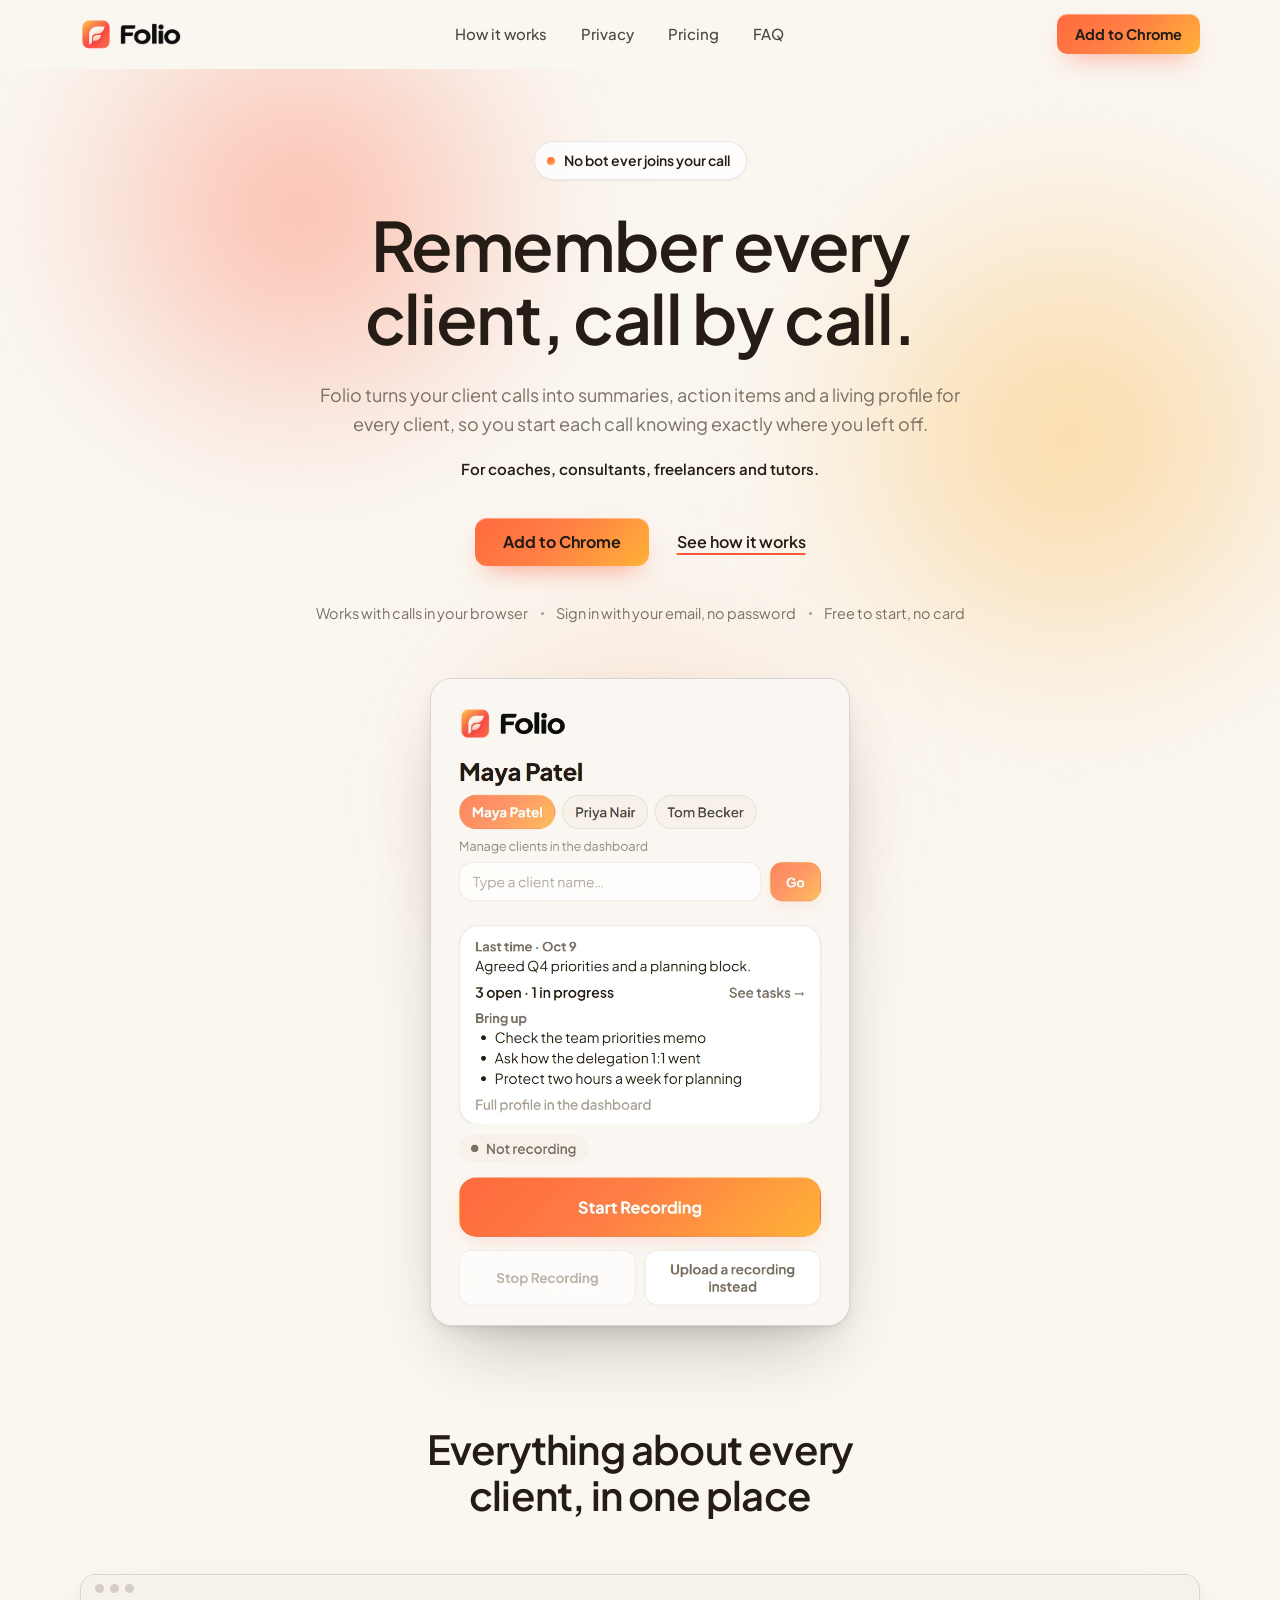
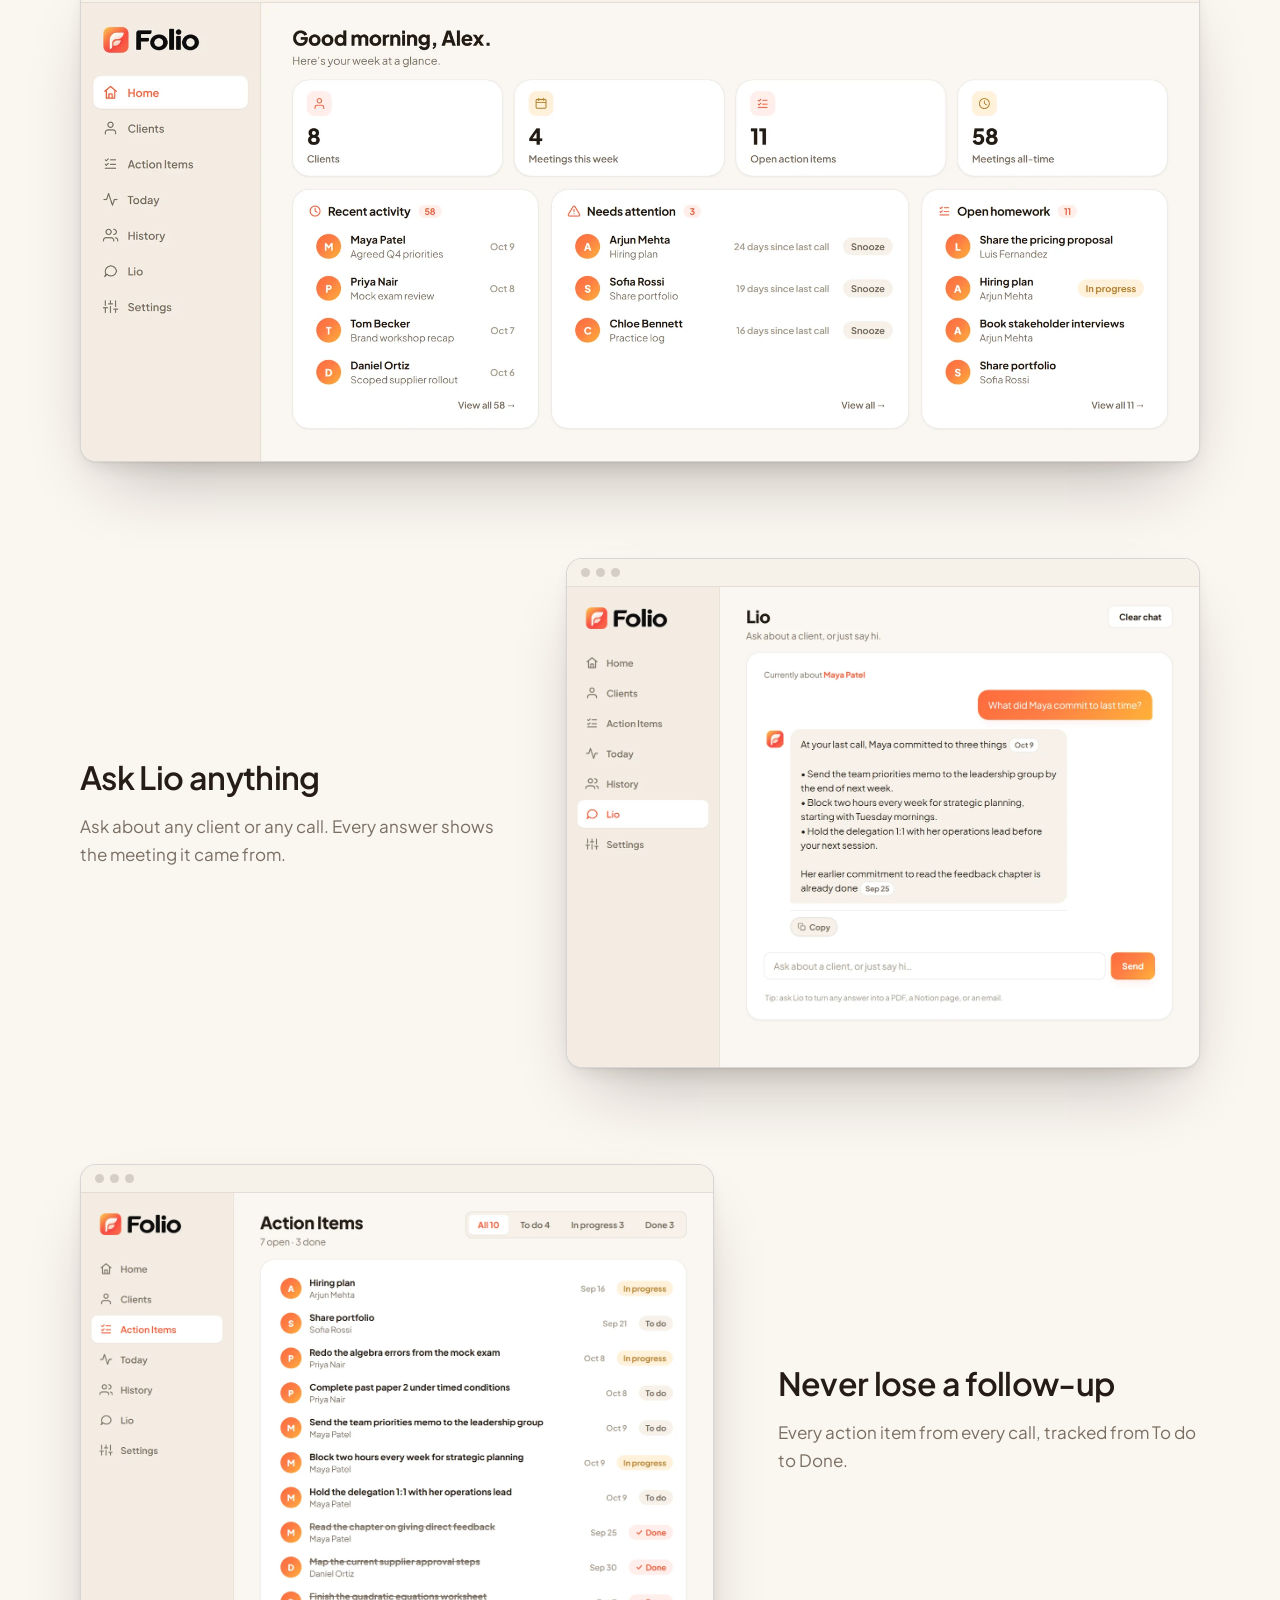
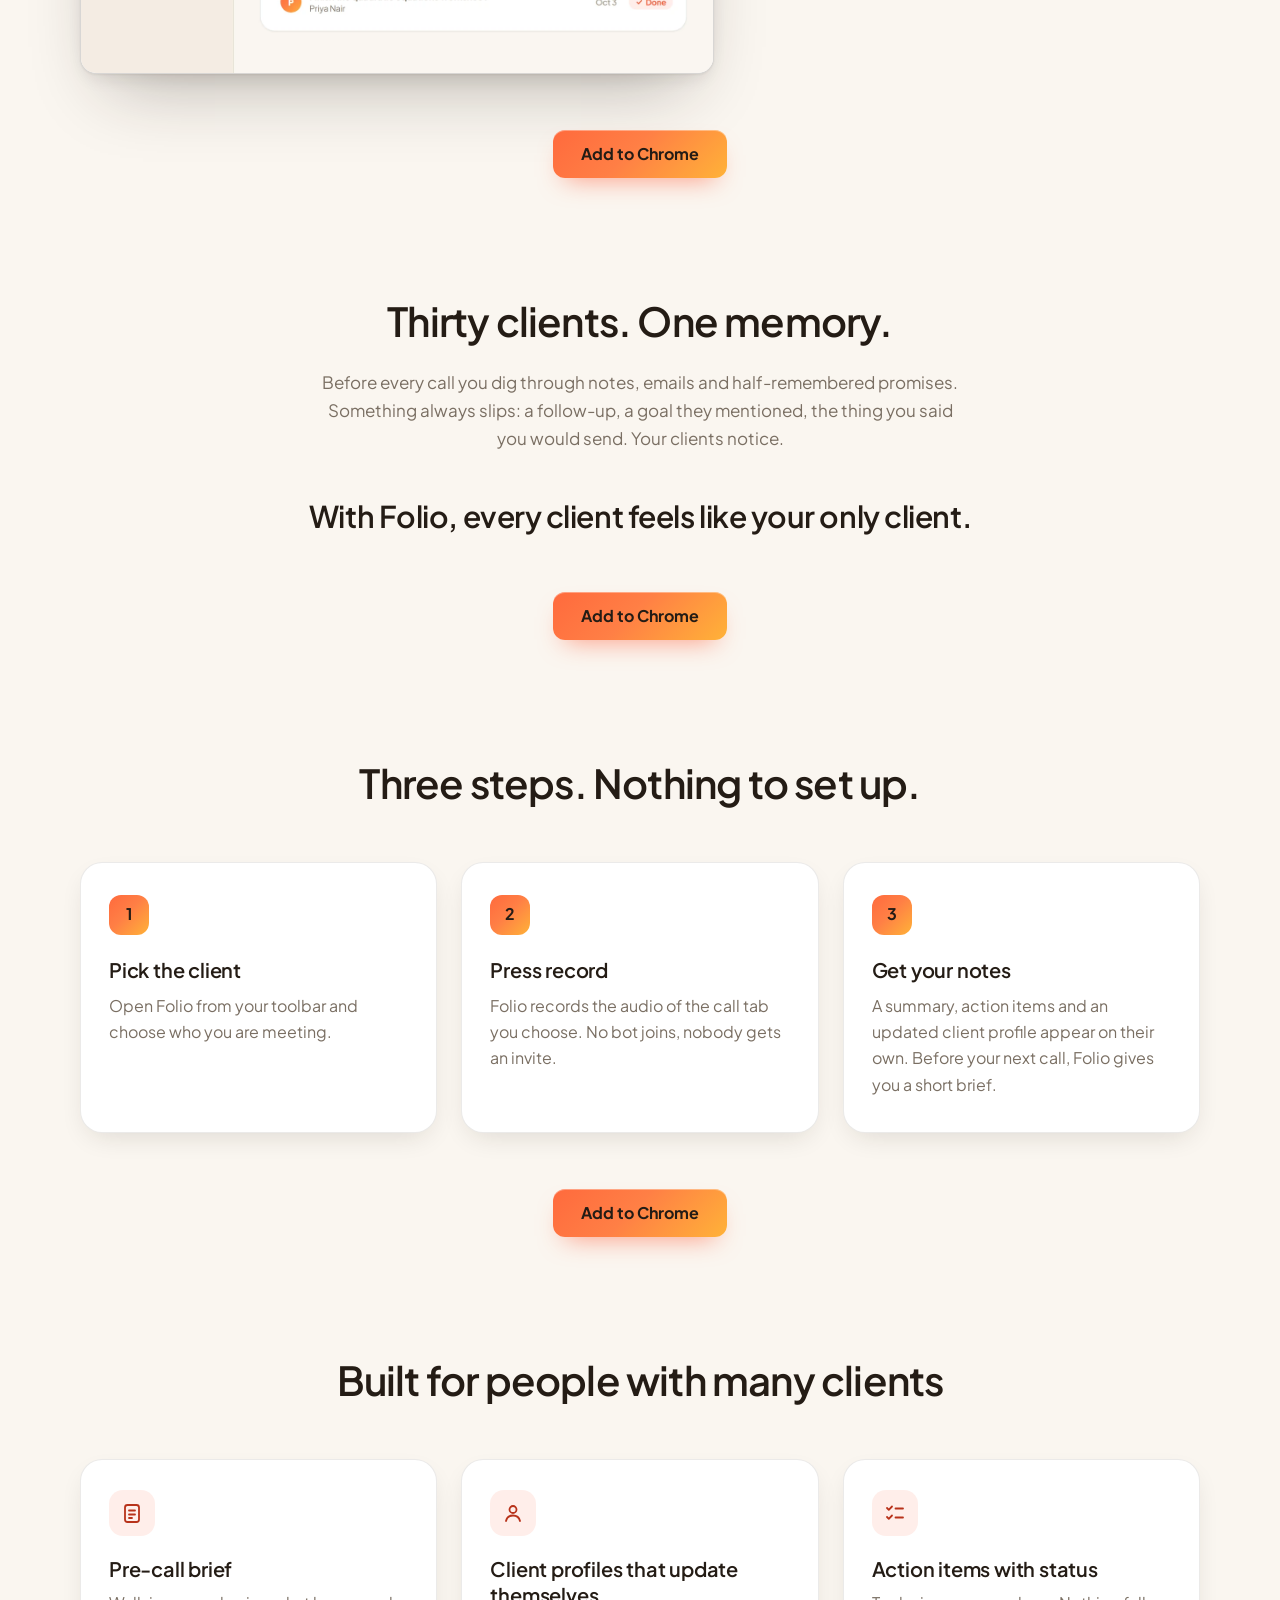
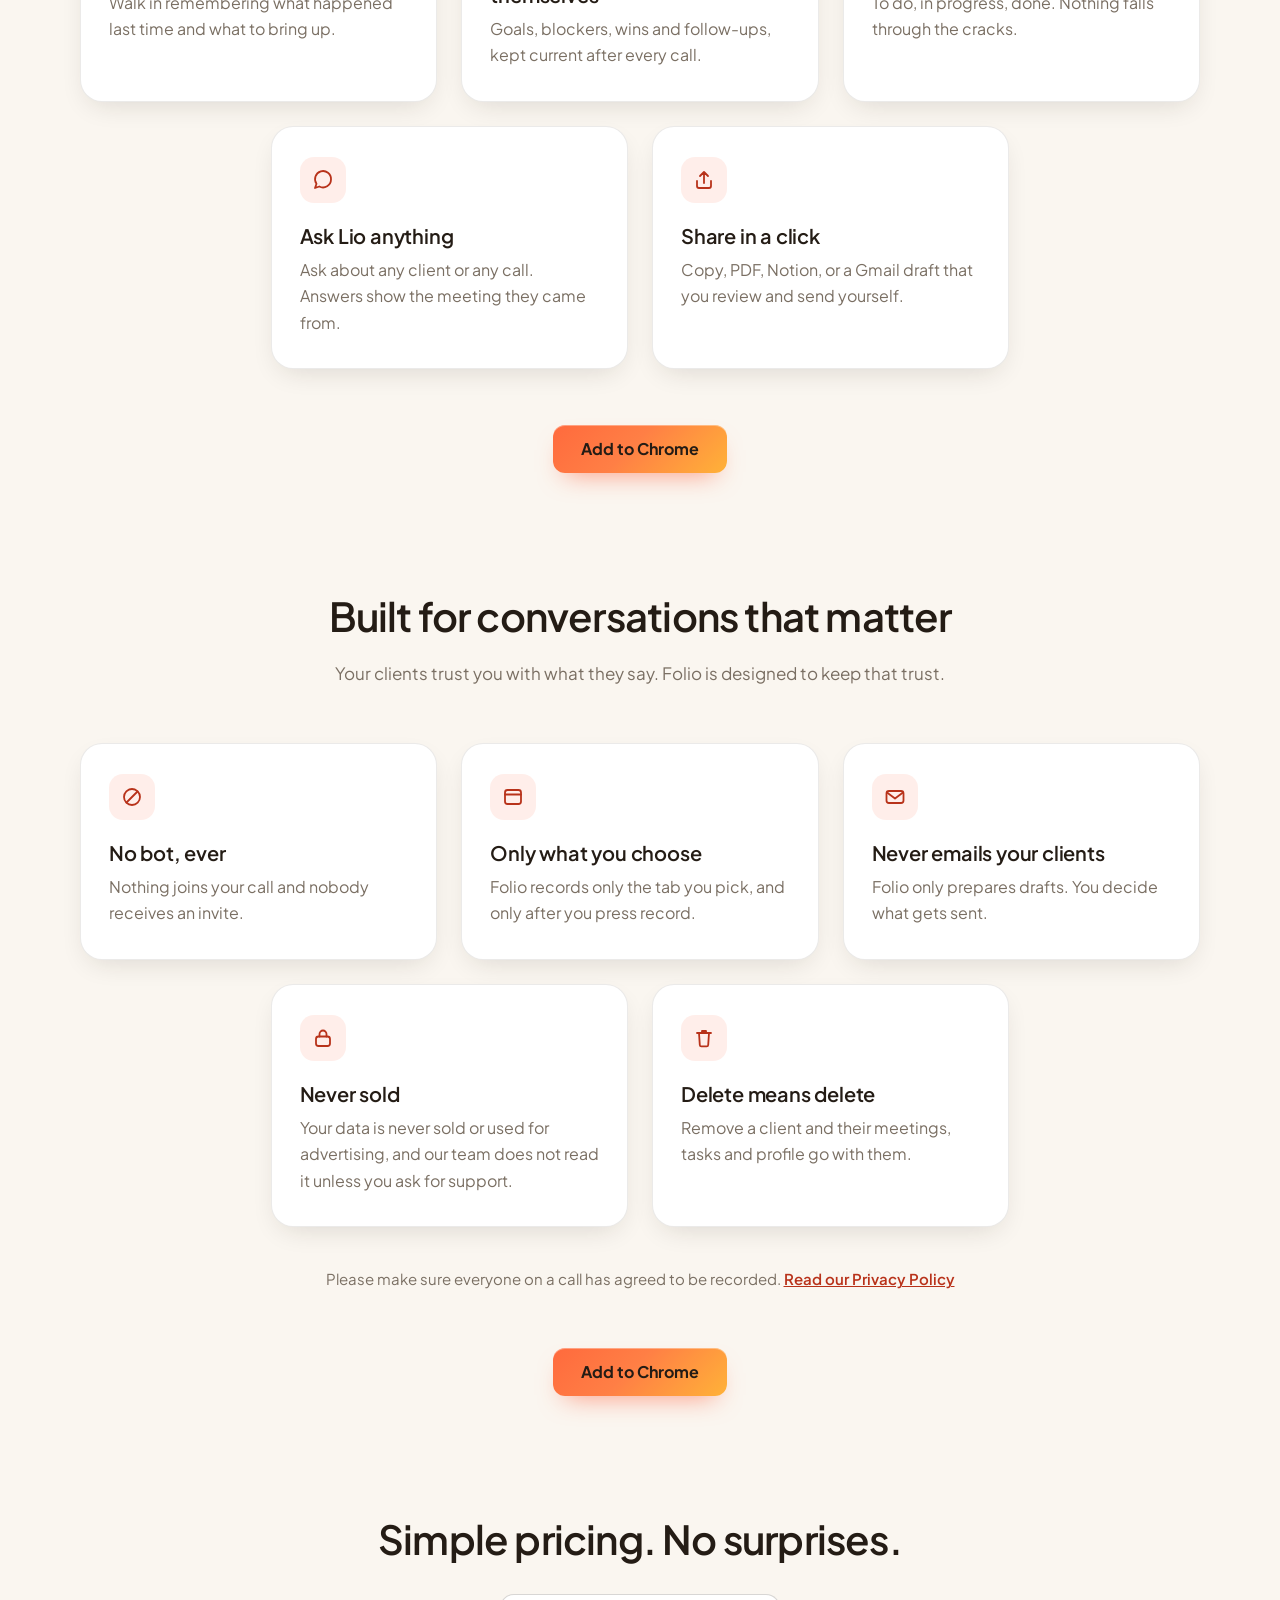
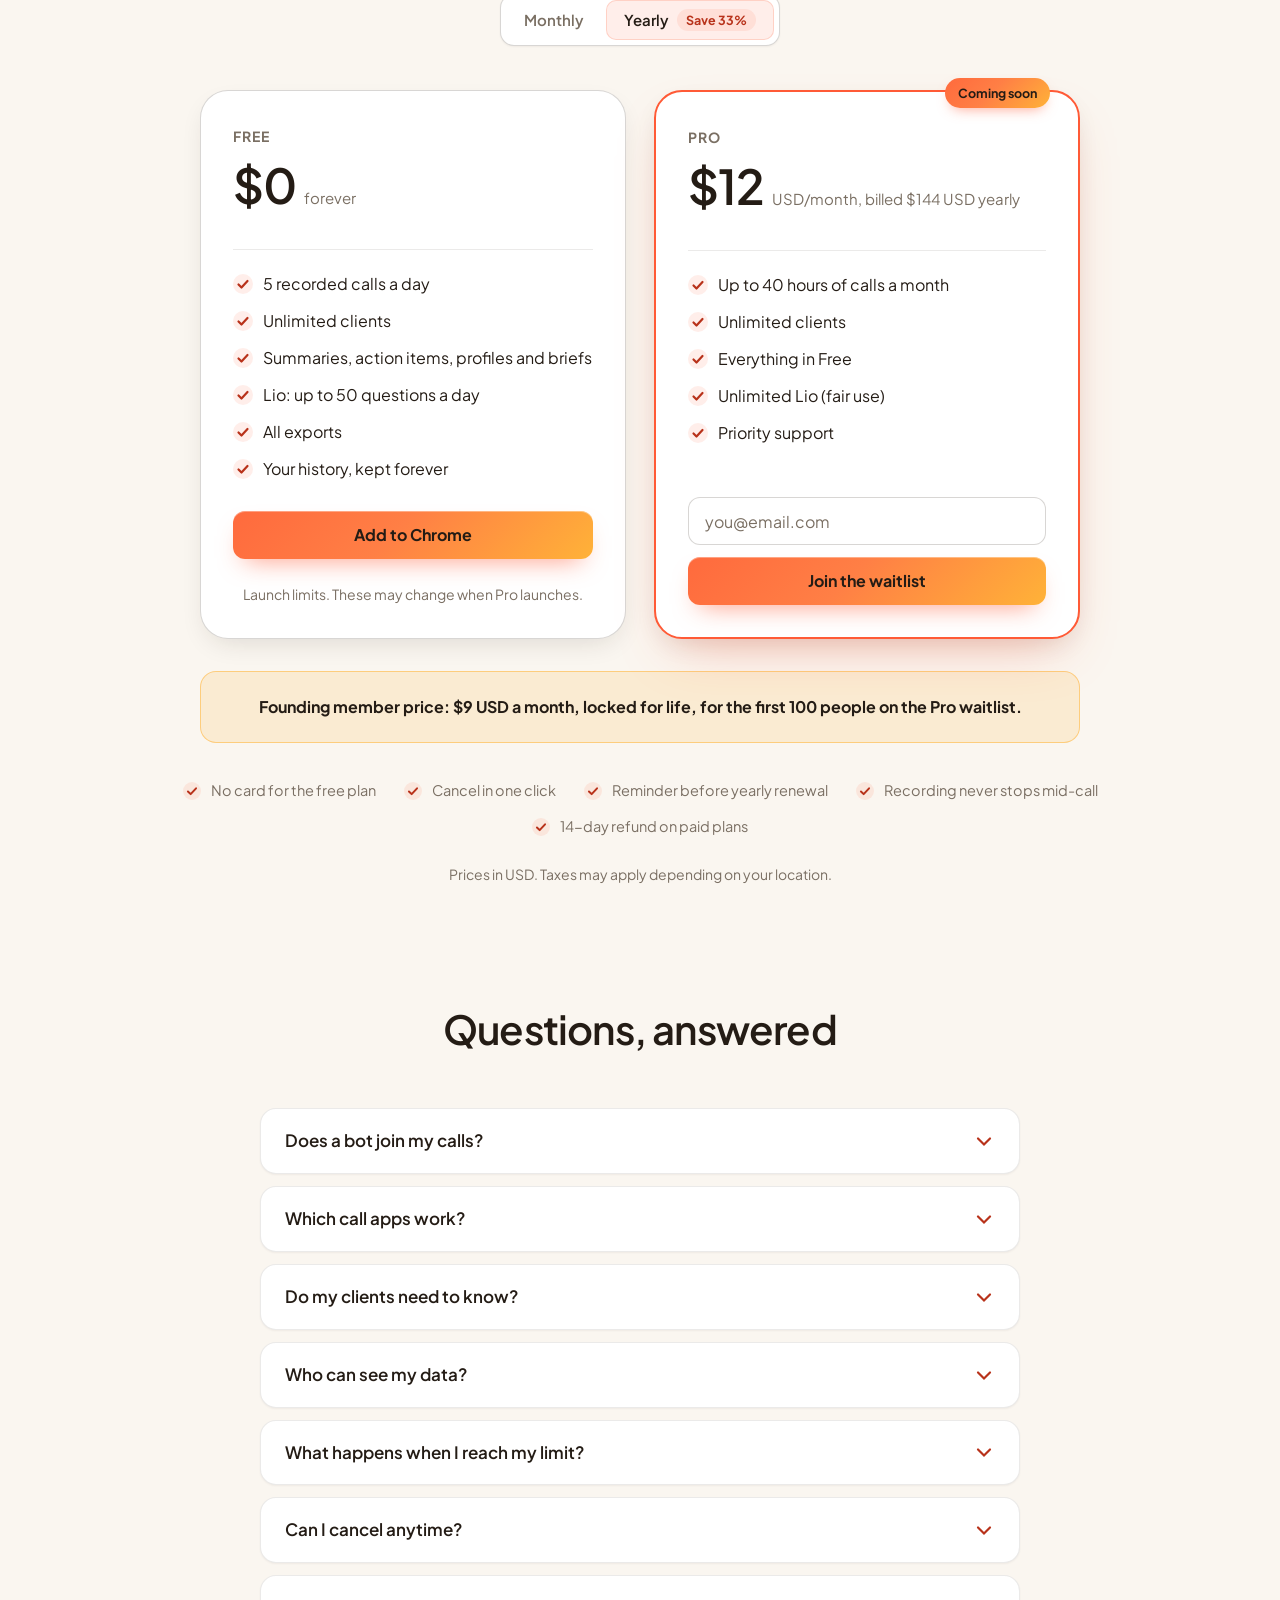
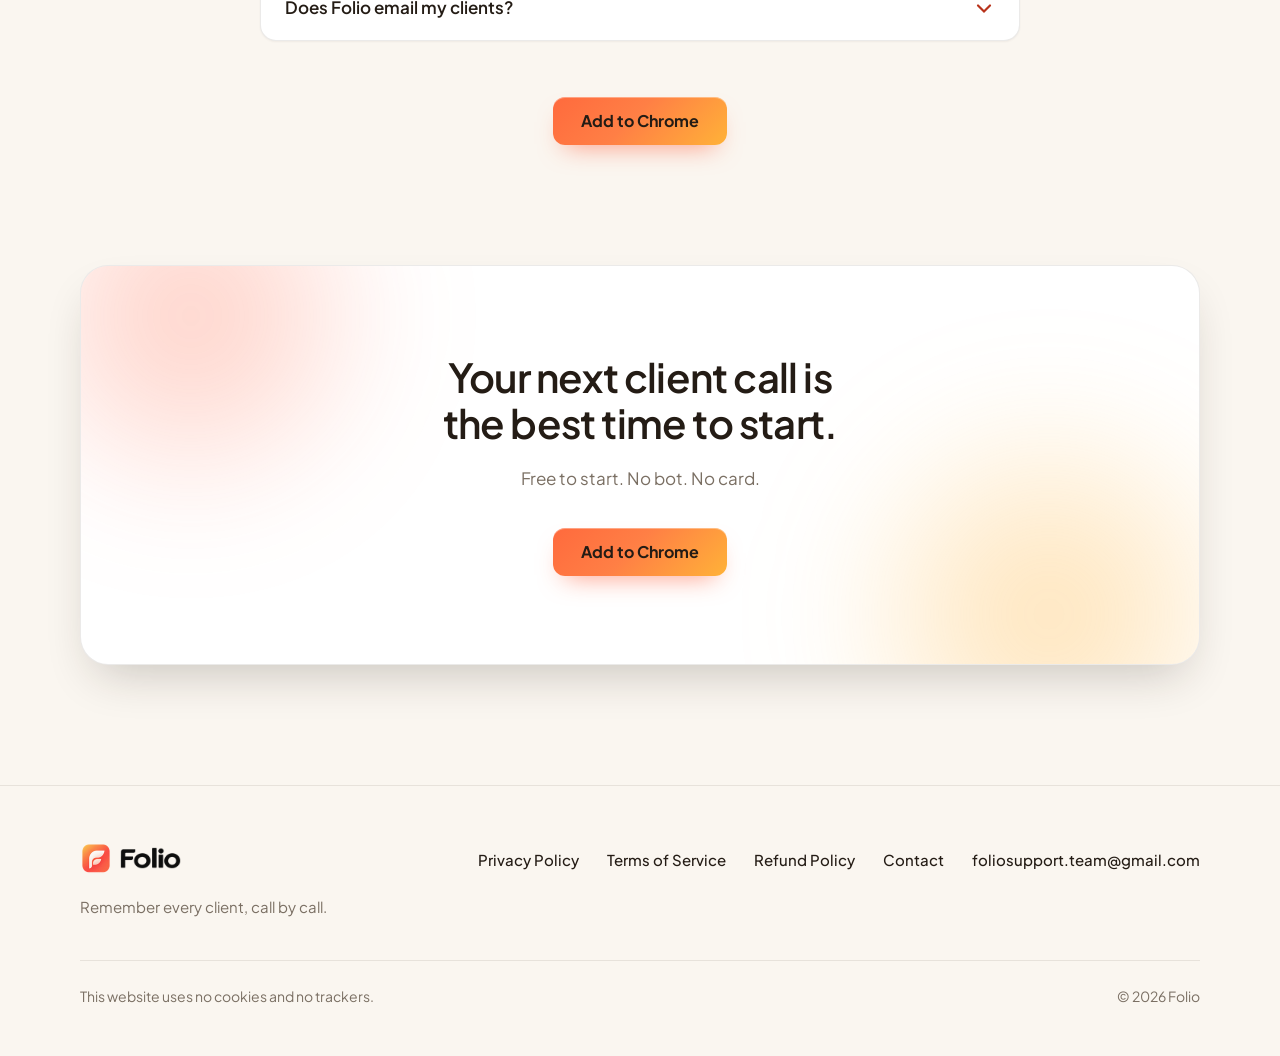
==== index.html @ 2c239c8b "Add inline Pro waitlist signup and privacy section Co-Authored-By: Claude Sonnet 5.5 <noreply@anthro" ====
<!DOCTYPE html>
<html lang="en">
<head>
<meta charset="utf-8">
<meta name="viewport" content="width=device-width, initial-scale=1">
<title>Folio: remember every client, call by call</title>
<meta name="description" content="Folio is a Chrome extension that turns your client calls into summaries, action items and a living profile for every client. No bot ever joins your call.">
<link rel="canonical" href="https://foliohq.github.io/">
<meta name="theme-color" content="#FAF6F0">
<link rel="icon" href="/favicon.ico" sizes="48x48">
<link rel="icon" type="image/png" href="/assets/img/favicon-32.png" sizes="32x32">
<link rel="apple-touch-icon" href="/assets/img/apple-touch-icon.png">
<meta property="og:type" content="website">
<meta property="og:site_name" content="Folio">
<meta property="og:title" content="Folio: remember every client, call by call">
<meta property="og:description" content="Folio is a Chrome extension that turns your client calls into summaries, action items and a living profile for every client. No bot ever joins your call.">
<meta property="og:url" content="https://foliohq.github.io/">
<meta property="og:image" content="https://foliohq.github.io/assets/img/og.png">
<meta property="og:image:width" content="1200">
<meta property="og:image:height" content="630">
<meta property="og:image:alt" content="Folio: remember every client, call by call, with the pre-call brief shown in the Folio popup.">
<meta name="twitter:card" content="summary_large_image">
<meta name="twitter:title" content="Folio: remember every client, call by call">
<meta name="twitter:description" content="Folio is a Chrome extension that turns your client calls into summaries, action items and a living profile for every client. No bot ever joins your call.">
<meta name="twitter:image" content="https://foliohq.github.io/assets/img/og.png">
<link rel="preload" href="/assets/fonts/plus-jakarta-sans-latin.woff2" as="font" type="font/woff2" crossorigin>
<link rel="stylesheet" href="/assets/site.css">
<script>document.documentElement.classList.add("js")</script>
<script src="/assets/site.js" defer></script>
</head>
<body>
<a class="skip" href="#main">Skip to content</a>
<header class="nav">
  <div class="wrap nav-in">
    <a class="brand" href="/" aria-label="Folio home"><img class="mark" src="/assets/img/icon-64.png" width="32" height="32" alt=""><img class="word" src="/assets/img/wordmark.png" width="61" height="22" alt="Folio"></a>
    <nav class="nav-links" aria-label="Primary"><a href="#how-it-works">How it works</a><a href="#privacy">Privacy</a><a href="#pricing">Pricing</a><a href="#faq">FAQ</a></nav>
    <div class="nav-right">
      <a class="btn btn-sm" data-cta href="https://chromewebstore.google.com/detail/ikcoodldjhpklnhbcfnecjpakoodkipl" target="_blank" rel="noopener">Add to Chrome</a>
      <button class="menu-btn" id="menuBtn" type="button" aria-expanded="false" aria-controls="mobileMenu" aria-label="Menu"><svg viewBox="0 0 24 24" fill="none" stroke="currentColor" stroke-width="1.8" stroke-linecap="round" stroke-linejoin="round" aria-hidden="true"><path d="M4 7h16M4 12h16M4 17h16"/></svg></button>
    </div>
  </div>
  <nav class="mobile-menu" id="mobileMenu" aria-label="Menu" hidden><a href="#how-it-works">How it works</a><a href="#privacy">Privacy</a><a href="#pricing">Pricing</a><a href="#faq">FAQ</a></nav>
</header>
<main id="main">

<section class="hero" aria-labelledby="hero-title">
  <div class="glow" aria-hidden="true"><i class="g1"></i><i class="g2"></i><i class="g3"></i></div>
  <div class="wrap">
    <span class="eyebrow">No bot ever joins your call</span>
    <h1 id="hero-title">Remember every client, call by call.</h1>
    <p class="lead">Folio turns your client calls into summaries, action items and a living profile for every client, so you start each call knowing exactly where you left off.</p>
    <p class="for">For coaches, consultants, freelancers and tutors.</p>
    <div class="hero-actions">
      <a class="btn" data-cta href="https://chromewebstore.google.com/detail/ikcoodldjhpklnhbcfnecjpakoodkipl" target="_blank" rel="noopener">Add to Chrome</a>
      <a class="text-link" href="#how-it-works">See how it works</a>
    </div>
    <ul class="facts"><li>Works with calls in your browser</li><li>Sign in with your email, no password</li><li>Free to start, no card</li></ul>
    <div class="hero-shot"><div class="frame frame-popup"><picture><source srcset="/assets/img/popup.webp" type="image/webp"><img src="/assets/img/popup.png" width="776" height="1200" alt="The Folio popup before a call with Maya Patel: last time she agreed Q4 priorities and a planning block, three open tasks, and three things to bring up." fetchpriority="high"></picture></div></div>
  </div>
</section>

<section class="section" aria-labelledby="see-title">
  <div class="wrap">
    <div class="section-head reveal"><h2 id="see-title">Everything about every client, in one place</h2></div>
    <div class="shots-main reveal"><div class="frame"><div class="bar" aria-hidden="true"><i></i><i></i><i></i></div><picture><source media="(max-width: 759px)" srcset="/assets/img/home-m.webp" type="image/webp" width="800" height="1204"><source media="(max-width: 759px)" srcset="/assets/img/home-m.png" width="800" height="1204"><source srcset="/assets/img/home.webp" type="image/webp"><img src="/assets/img/home.png" width="2000" height="819" alt="The Folio dashboard home: eight clients, four meetings this week, eleven open action items, with recent activity, clients who need attention and open homework." loading="lazy" decoding="async"></picture></div></div>
    <div class="feature-row reveal">
      <div class="fr-text"><h3>Ask Lio anything</h3><p>Ask about any client or any call. Every answer shows the meeting it came from.</p></div>
      <div class="fr-img"><div class="frame"><div class="bar" aria-hidden="true"><i></i><i></i><i></i></div><picture><source media="(max-width: 759px)" srcset="/assets/img/lio-m.webp" type="image/webp" width="800" height="1200"><source media="(max-width: 759px)" srcset="/assets/img/lio-m.png" width="800" height="1200"><source srcset="/assets/img/lio.webp" type="image/webp"><img src="/assets/img/lio.png" width="1440" height="1095" alt="Lio answering what Maya Patel committed to last time, with the meeting date shown next to each answer." loading="lazy" decoding="async"></picture></div></div>
    </div>
    <div class="feature-row flip reveal">
      <div class="fr-img"><div class="frame"><div class="bar" aria-hidden="true"><i></i><i></i><i></i></div><picture><source media="(max-width: 759px)" srcset="/assets/img/actions-m.webp" type="image/webp" width="800" height="558"><source media="(max-width: 759px)" srcset="/assets/img/actions-m.png" width="800" height="558"><source srcset="/assets/img/actions.webp" type="image/webp"><img src="/assets/img/actions.png" width="1440" height="1095" alt="The Action Items view listing every task with its client, date and status: To do, In progress or Done." loading="lazy" decoding="async"></picture></div></div>
      <div class="fr-text"><h3>Never lose a follow-up</h3><p>Every action item from every call, tracked from To do to Done.</p></div>
    </div>
    <div class="cta-row reveal"><a class="btn" data-cta href="https://chromewebstore.google.com/detail/ikcoodldjhpklnhbcfnecjpakoodkipl" target="_blank" rel="noopener">Add to Chrome</a></div>
  </div>
</section>

<section class="section problem" aria-labelledby="problem-title">
  <div class="wrap">
    <h2 id="problem-title" class="reveal">Thirty clients. One memory.</h2>
    <p class="body reveal">Before every call you dig through notes, emails and half-remembered promises. Something always slips: a follow-up, a goal they mentioned, the thing you said you would send. Your clients notice.</p>
    <p class="close reveal">With Folio, every client feels like your only client.</p>
    <div class="cta-row reveal"><a class="btn" data-cta href="https://chromewebstore.google.com/detail/ikcoodldjhpklnhbcfnecjpakoodkipl" target="_blank" rel="noopener">Add to Chrome</a></div>
  </div>
</section>

<section class="section" id="how-it-works" aria-labelledby="how-title">
  <div class="wrap">
    <div class="section-head reveal"><h2 id="how-title">Three steps. Nothing to set up.</h2></div>
    <ol class="steps">
      <li class="step reveal"><h3>Pick the client</h3><p>Open Folio from your toolbar and choose who you are meeting.</p></li>
      <li class="step reveal"><h3>Press record</h3><p>Folio records the audio of the call tab you choose. No bot joins, nobody gets an invite.</p></li>
      <li class="step reveal"><h3>Get your notes</h3><p>A summary, action items and an updated client profile appear on their own. Before your next call, Folio gives you a short brief.</p></li>
    </ol>
    <div class="cta-row reveal"><a class="btn" data-cta href="https://chromewebstore.google.com/detail/ikcoodldjhpklnhbcfnecjpakoodkipl" target="_blank" rel="noopener">Add to Chrome</a></div>
  </div>
</section>

<section class="section" aria-labelledby="features-title">
  <div class="wrap">
    <div class="section-head reveal"><h2 id="features-title">Built for people with many clients</h2></div>
    <ul class="cards">
      <li class="card reveal"><div class="ico"><svg viewBox="0 0 24 24" fill="none" stroke="currentColor" stroke-width="1.8" stroke-linecap="round" stroke-linejoin="round" aria-hidden="true"><rect x="5" y="4" width="14" height="17" rx="2.5"/><path d="M9 9.5h6M9 13.5h6M9 17h3"/></svg></div><h3>Pre-call brief</h3><p>Walk in remembering what happened last time and what to bring up.</p></li>
      <li class="card reveal"><div class="ico"><svg viewBox="0 0 24 24" fill="none" stroke="currentColor" stroke-width="1.8" stroke-linecap="round" stroke-linejoin="round" aria-hidden="true"><circle cx="12" cy="8.5" r="3.5"/><path d="M5 20c.8-3.6 3.6-5.5 7-5.5s6.2 1.9 7 5.5"/></svg></div><h3>Client profiles that update themselves</h3><p>Goals, blockers, wins and follow-ups, kept current after every call.</p></li>
      <li class="card reveal"><div class="ico"><svg viewBox="0 0 24 24" fill="none" stroke="currentColor" stroke-width="1.8" stroke-linecap="round" stroke-linejoin="round" aria-hidden="true"><path d="M4 7l1.8 1.8L9 5.5M4 16l1.8 1.8L9 14.5M12.5 7.5H20M12.5 16.5H20"/></svg></div><h3>Action items with status</h3><p>To do, in progress, done. Nothing falls through the cracks.</p></li>
      <li class="card reveal"><div class="ico"><svg viewBox="0 0 24 24" fill="none" stroke="currentColor" stroke-width="1.8" stroke-linecap="round" stroke-linejoin="round" aria-hidden="true"><path d="M20 11.5a8 8 0 0 1-11.7 7L4 20l1.5-4.3A8 8 0 1 1 20 11.5z"/></svg></div><h3>Ask Lio anything</h3><p>Ask about any client or any call. Answers show the meeting they came from.</p></li>
      <li class="card reveal"><div class="ico"><svg viewBox="0 0 24 24" fill="none" stroke="currentColor" stroke-width="1.8" stroke-linecap="round" stroke-linejoin="round" aria-hidden="true"><path d="M12 15V4M8 8l4-4 4 4M5 13v5a2 2 0 0 0 2 2h10a2 2 0 0 0 2-2v-5"/></svg></div><h3>Share in a click</h3><p>Copy, PDF, Notion, or a Gmail draft that you review and send yourself.</p></li>
    </ul>
    <div class="cta-row reveal"><a class="btn" data-cta href="https://chromewebstore.google.com/detail/ikcoodldjhpklnhbcfnecjpakoodkipl" target="_blank" rel="noopener">Add to Chrome</a></div>
  </div>
</section>

<section class="section" id="privacy" aria-labelledby="privacy-title">
  <div class="wrap">
    <div class="section-head reveal"><h2 id="privacy-title">Built for conversations that matter</h2><p class="lead">Your clients trust you with what they say. Folio is designed to keep that trust.</p></div>
    <ul class="cards">
      <li class="card reveal"><div class="ico"><svg viewBox="0 0 24 24" fill="none" stroke="currentColor" stroke-width="1.8" stroke-linecap="round" stroke-linejoin="round" aria-hidden="true"><circle cx="12" cy="12" r="8"/><path d="M6.5 17.5l11-11"/></svg></div><h3>No bot, ever</h3><p>Nothing joins your call and nobody receives an invite.</p></li>
      <li class="card reveal"><div class="ico"><svg viewBox="0 0 24 24" fill="none" stroke="currentColor" stroke-width="1.8" stroke-linecap="round" stroke-linejoin="round" aria-hidden="true"><rect x="4" y="5" width="16" height="14" rx="2.5"/><path d="M4 9.5h16"/></svg></div><h3>Only what you choose</h3><p>Folio records only the tab you pick, and only after you press record.</p></li>
      <li class="card reveal"><div class="ico"><svg viewBox="0 0 24 24" fill="none" stroke="currentColor" stroke-width="1.8" stroke-linecap="round" stroke-linejoin="round" aria-hidden="true"><rect x="3.5" y="6" width="17" height="12" rx="2.5"/><path d="M4 7.5l8 6 8-6"/></svg></div><h3>Never emails your clients</h3><p>Folio only prepares drafts. You decide what gets sent.</p></li>
      <li class="card reveal"><div class="ico"><svg viewBox="0 0 24 24" fill="none" stroke="currentColor" stroke-width="1.8" stroke-linecap="round" stroke-linejoin="round" aria-hidden="true"><rect x="5" y="10.5" width="14" height="9.5" rx="2.5"/><path d="M8.5 10.5V8a3.5 3.5 0 0 1 7 0v2.5"/></svg></div><h3>Never sold</h3><p>Your data is never sold or used for advertising, and our team does not read it unless you ask for support.</p></li>
      <li class="card reveal"><div class="ico"><svg viewBox="0 0 24 24" fill="none" stroke="currentColor" stroke-width="1.8" stroke-linecap="round" stroke-linejoin="round" aria-hidden="true"><path d="M5 7h14M10 7V5h4v2M7 7l.8 12a1.5 1.5 0 0 0 1.5 1.4h5.4a1.5 1.5 0 0 0 1.5-1.4L17 7"/></svg></div><h3>Delete means delete</h3><p>Remove a client and their meetings, tasks and profile go with them.</p></li>
    </ul>
    <p class="privacy-note reveal">Please make sure everyone on a call has agreed to be recorded. <a href="/privacy/">Read our Privacy Policy</a></p>
    <div class="cta-row reveal"><a class="btn" data-cta href="https://chromewebstore.google.com/detail/ikcoodldjhpklnhbcfnecjpakoodkipl" target="_blank" rel="noopener">Add to Chrome</a></div>
  </div>
</section>

<section class="section" id="pricing" aria-labelledby="pricing-title">
  <div class="wrap">
    <div class="section-head reveal"><h2 id="pricing-title">Simple pricing. No surprises.</h2></div>
    <div class="toggle reveal"><div class="toggle-in" role="group" aria-label="Billing period"><button type="button" data-billing="monthly" aria-pressed="false">Monthly</button><button type="button" data-billing="yearly" aria-pressed="true">Yearly <span class="save">Save 33%</span></button></div></div>
    <div class="plans">
      <article class="plan reveal" aria-labelledby="plan-free">
        <h3 class="tag" id="plan-free">FREE</h3>
        <div class="price"><b>$0</b><span>forever</span></div>
        <ul>
          <li>5 recorded calls a day</li>
          <li>Unlimited clients</li>
          <li>Summaries, action items, profiles and briefs</li>
          <li>Lio: up to 50 questions a day</li>
          <li>All exports</li>
          <li>Your history, kept forever</li>
        </ul>
        <a class="btn btn-block" data-cta href="https://chromewebstore.google.com/detail/ikcoodldjhpklnhbcfnecjpakoodkipl" target="_blank" rel="noopener">Add to Chrome</a>
        <p class="price-note">Launch limits. These may change when Pro launches.</p>
      </article>
      <article class="plan pro reveal" aria-labelledby="plan-pro">
        <span class="pill-pop">Coming soon</span>
        <h3 class="tag" id="plan-pro">PRO</h3>
        <div class="price" data-show="monthly" hidden><b>$18</b><span>USD/month</span></div>
        <div class="price" data-show="yearly"><b>$12</b><span>USD/month, billed $144 USD yearly</span></div>
        <ul>
          <li>Up to 40 hours of calls a month</li>
          <li>Unlimited clients</li>
          <li>Everything in Free</li>
          <li>Unlimited Lio (fair use)</li>
          <li>Priority support</li>
        </ul>
        <form class="waitlist" id="waitlist" novalidate>
          <label class="sr-only" for="waitlist-email">Email address</label>
          <input class="wl-input" id="waitlist-email" name="email" type="email" inputmode="email" autocomplete="email" placeholder="you@email.com" maxlength="254" required>
          <div class="wl-hp" aria-hidden="true"><label>Leave this empty<input type="text" name="website" tabindex="-1" autocomplete="off"></label></div>
          <button class="btn btn-block" type="submit">Join the waitlist</button>
          <p class="wl-msg" role="status" aria-live="polite" hidden></p>
        </form>
      </article>
    </div>
    <p class="founding reveal"><strong>Founding member price: $9 USD a month, locked for life, for the first 100 people on the Pro waitlist.</strong></p>
    <ul class="promises reveal"><li>No card for the free plan</li><li>Cancel in one click</li><li>Reminder before yearly renewal</li><li>Recording never stops mid-call</li><li>14-day refund on paid plans</li></ul>
    <p class="price-note reveal">Prices in USD. Taxes may apply depending on your location.</p>
  </div>
</section>

<section class="section" id="faq" aria-labelledby="faq-title">
  <div class="wrap">
    <div class="section-head reveal"><h2 id="faq-title">Questions, answered</h2></div>
    <div class="faq reveal">
      <details><summary>Does a bot join my calls?</summary><p>No. Folio records the audio of the browser tab you choose, directly in Chrome. Nothing joins the call and no one receives an invite.</p></details>
      <details><summary>Which call apps work?</summary><p>Any call that runs in a Chrome tab, such as Google Meet, Zoom or Microsoft Teams in the browser. If a call happened in a desktop app, you can upload the recording instead.</p></details>
      <details><summary>Do my clients need to know?</summary><p>Yes. Always ask everyone on the call for permission before recording. Folio reminds you, and laws on recording differ by place.</p></details>
      <details><summary>Who can see my data?</summary><p>Only you. It is stored under your account, never sold, never used for advertising, and our team does not read it unless you ask for support.</p></details>
      <details><summary>What happens when I reach my limit?</summary><p>Your call always records to the end, but notes and summaries for new calls wait until your daily limit resets at 00:00 UTC (5:30 AM India time). To be safe, download the recording right after you stop, or keep Chrome open and retry after the reset.</p></details>
      <details><summary>Can I cancel anytime?</summary><p>Yes, in one click. Your notes and history stay yours, on any plan.</p></details>
      <details><summary>Does Folio email my clients?</summary><p>Never. It can prepare a Gmail draft, but you review it and send it yourself.</p></details>
    </div>
    <div class="cta-row reveal"><a class="btn" data-cta href="https://chromewebstore.google.com/detail/ikcoodldjhpklnhbcfnecjpakoodkipl" target="_blank" rel="noopener">Add to Chrome</a></div>
  </div>
</section>

<section class="section" aria-labelledby="final-title">
  <div class="wrap">
    <div class="final reveal"><i class="f1"></i><i class="f2"></i>
      <h2 id="final-title">Your next client call is the best time to start.</h2>
      <p class="lead">Free to start. No bot. No card.</p>
      <a class="btn" data-cta href="https://chromewebstore.google.com/detail/ikcoodldjhpklnhbcfnecjpakoodkipl" target="_blank" rel="noopener">Add to Chrome</a>
    </div>
  </div>
</section>
</main>
<footer class="footer">
  <div class="wrap">
    <div class="footer-top">
      <div>
        <a class="brand" href="/" aria-label="Folio home"><img class="mark" src="/assets/img/icon-64.png" width="32" height="32" alt=""><img class="word" src="/assets/img/wordmark.png" width="61" height="22" alt="Folio"></a>
        <p class="tagline">Remember every client, call by call.</p>
      </div>
      <nav aria-label="Footer">
        <a href="/privacy/">Privacy Policy</a>
        <a href="/terms/">Terms of Service</a>
        <a href="/refund/">Refund Policy</a>
        <a href="mailto:foliosupport.team@gmail.com">Contact</a>
        <a href="mailto:foliosupport.team@gmail.com">foliosupport.team@gmail.com</a>
      </nav>
    </div>
    <div class="footer-bottom"><span>This website uses no cookies and no trackers.</span><span>&copy; 2026 Folio</span></div>
  </div>
</footer>
</body>
</html>
---- assets/site.css ----
/* Folio website. Design tokens are copied from the Folio extension
   (page.css / welcome.css). Plus Jakarta Sans is self-hosted. */
@font-face {
  font-family: "Plus Jakarta Sans";
  font-style: normal;
  font-weight: 400 800;
  font-display: swap;
  src: url("/assets/fonts/plus-jakarta-sans-latin.woff2") format("woff2");
}

:root {
  --bg: #FAF6F0;
  --bg-alt: #F4EDE3;
  --surface: #FFFFFF;
  --surface-hover: #FFF7ED;
  --text: #241C15;
  --text-muted: #7A6F63;
  --text-faint: #A79C8E;
  --border: rgba(41, 30, 20, 0.09);
  --border-strong: rgba(41, 30, 20, 0.18);

  --accent: #FF5A36;
  --accent-2: #FFB238;
  --accent-gradient: linear-gradient(135deg, #FF6A3D 0%, #FF7F45 45%, #FFB238 100%);
  --accent-soft: rgba(255, 90, 54, 0.10);
  --accent-soft-strong: rgba(255, 90, 54, 0.20);
  /* Darker coral for small text and links on ivory (AA contrast). */
  --accent-ink: #B8321A;

  --shadow-sm: 0 1px 2px rgba(36, 28, 21, 0.05);
  --shadow-md: 0 10px 28px -10px rgba(36, 28, 21, 0.16);
  --shadow-lg: 0 22px 48px -16px rgba(36, 28, 21, 0.24);

  --radius-sm: 10px;
  --radius-md: 16px;
  --radius-lg: 22px;
  --radius-xl: 28px;

  --font: "Plus Jakarta Sans", -apple-system, BlinkMacSystemFont, "Segoe UI", Roboto, sans-serif;
  --ease: cubic-bezier(0.2, 0.8, 0.2, 1);
  --wrap: 1120px;
  --nav-h: 68px;
}

* { box-sizing: border-box; }
[hidden] { display: none !important; }

html { scroll-behavior: smooth; scroll-padding-top: 84px; -webkit-text-size-adjust: 100%; }
body {
  margin: 0;
  background: var(--bg);
  color: var(--text);
  font-family: var(--font);
  font-size: 17px;
  line-height: 1.65;
  -webkit-font-smoothing: antialiased;
  overflow-x: hidden;
}
img { display: block; max-width: 100%; height: auto; }
a { color: inherit; }
h1, h2, h3, p, ul, ol { margin: 0; }
ul, ol { padding: 0; list-style: none; }

:focus-visible { outline: 3px solid var(--accent-ink); outline-offset: 3px; border-radius: 6px; }

.skip {
  position: absolute; left: 16px; top: -60px; z-index: 100;
  padding: 10px 16px; background: var(--text); color: #fff; border-radius: var(--radius-sm);
  font-weight: 600; text-decoration: none;
}
.skip:focus { top: 12px; }

.wrap { width: 100%; max-width: calc(var(--wrap) + 48px); margin: 0 auto; padding: 0 24px; }

/* ── Buttons ─────────────────────────────────────────────────────────── */
.btn {
  display: inline-flex; align-items: center; justify-content: center;
  height: 48px; padding: 0 28px;
  font-family: inherit; font-size: 16px; font-weight: 700; line-height: 1; white-space: nowrap;
  color: var(--text); text-decoration: none;
  background: var(--accent-gradient);
  border: 0; border-radius: 12px; cursor: pointer;
  box-shadow: 0 12px 26px -12px rgba(255, 90, 54, 0.65), inset 0 1px 0 rgba(255, 255, 255, 0.35);
  transition: transform 0.18s var(--ease), box-shadow 0.18s var(--ease), filter 0.18s var(--ease);
}
.btn:hover { transform: translateY(-1px); filter: saturate(1.08) brightness(1.03); box-shadow: 0 16px 30px -12px rgba(255, 90, 54, 0.7), inset 0 1px 0 rgba(255, 255, 255, 0.35); }
.btn:active { transform: translateY(0); }
.btn-sm { height: 40px; padding: 0 18px; font-size: 14.5px; border-radius: 10px; }
.btn-block { width: 100%; }
.btn-ghost {
  background: var(--surface); color: var(--text); box-shadow: var(--shadow-sm);
  border: 1px solid var(--border-strong);
}
.btn-ghost:hover { background: var(--surface-hover); filter: none; box-shadow: var(--shadow-md); }
.text-link { font-weight: 600; font-size: 16px; color: var(--text); text-decoration: underline; text-decoration-color: var(--accent); text-decoration-thickness: 2px; text-underline-offset: 5px; }
.text-link:hover { color: var(--accent-ink); }
.cta-row { display: flex; justify-content: center; margin-top: 56px; }

/* ── Nav ─────────────────────────────────────────────────────────────── */
.nav { position: sticky; top: 0; z-index: 50; background: transparent; border-bottom: 1px solid transparent; transition: background-color 0.25s, border-color 0.25s, backdrop-filter 0.25s; }
.nav.scrolled { background: rgba(250, 246, 240, 0.82); -webkit-backdrop-filter: saturate(1.4) blur(14px); backdrop-filter: saturate(1.4) blur(14px); border-bottom-color: var(--border); }
.nav-in { height: var(--nav-h); display: flex; align-items: center; justify-content: space-between; gap: 16px; }
.brand { display: inline-flex; align-items: center; gap: 8px; text-decoration: none; border-radius: 8px; }
.brand .mark { width: 32px; height: 32px; border-radius: 8px; }
.brand .word { width: 61px; height: 22px; }
.nav-links { display: flex; gap: 6px; }
.nav-links a { padding: 8px 14px; font-size: 15px; font-weight: 500; color: var(--text); text-decoration: none; border-radius: 8px; opacity: 0.8; }
.nav-links a:hover { opacity: 1; background: var(--accent-soft); }
.nav-right { display: flex; align-items: center; gap: 8px; }
.menu-btn { display: none; width: 44px; height: 44px; align-items: center; justify-content: center; background: transparent; border: 1px solid var(--border-strong); border-radius: 10px; color: var(--text); cursor: pointer; }
.mobile-menu { padding: 8px 16px 16px; background: rgba(250, 246, 240, 0.97); border-bottom: 1px solid var(--border); }
.mobile-menu a { display: block; padding: 14px 8px; font-size: 17px; font-weight: 500; text-decoration: none; border-bottom: 1px solid var(--border); }
.mobile-menu a:last-child { border-bottom: 0; }

/* ── Sections ────────────────────────────────────────────────────────── */
.section { padding: 60px 0; }
.section-head { max-width: 720px; margin: 0 auto 56px; text-align: center; }
h1 { font-size: 68px; font-weight: 600; line-height: 1.07; letter-spacing: -0.02em; }
h2 { font-size: 40px; font-weight: 600; line-height: 1.15; letter-spacing: -0.02em; text-wrap: balance; }
h3 { font-size: 20px; font-weight: 600; line-height: 1.3; letter-spacing: -0.01em; }
.lead { margin-top: 20px; font-size: 17px; color: var(--text-muted); max-width: 640px; }
.section-head .lead { margin-left: auto; margin-right: auto; }
.muted { color: var(--text-muted); }

/* ── Hero ────────────────────────────────────────────────────────────── */
.hero { position: relative; padding: 72px 0 40px; text-align: center; }
.glow { position: absolute; inset: 0 0 auto 0; height: 1000px; overflow: hidden; z-index: -1; pointer-events: none; }
.glow i { position: absolute; border-radius: 50%; filter: blur(56px); }
.glow .g1 { top: -140px; left: 50%; margin-left: -620px; width: 560px; height: 560px; background: radial-gradient(circle, rgba(255, 90, 54, 0.38) 0%, transparent 70%); }
.glow .g2 { top: 60px; left: 50%; margin-left: 120px; width: 620px; height: 620px; background: radial-gradient(circle, rgba(255, 178, 56, 0.42) 0%, transparent 70%); }
.glow .g3 { top: 520px; left: 50%; margin-left: -300px; width: 600px; height: 420px; background: radial-gradient(circle, rgba(255, 140, 70, 0.20) 0%, transparent 70%); }
.eyebrow {
  display: inline-flex; align-items: center; gap: 9px; margin-bottom: 28px; padding: 7px 16px 7px 12px;
  font-size: 14px; font-weight: 600; color: var(--text);
  background: rgba(255, 255, 255, 0.8); border: 1px solid var(--border); border-radius: 999px; box-shadow: var(--shadow-sm);
}
.eyebrow::before { content: ""; width: 8px; height: 8px; border-radius: 50%; background: var(--accent-gradient); }
.hero h1 { max-width: 900px; margin: 0 auto; text-wrap: balance; }
.hero .lead { margin: 26px auto 0; font-size: 18px; max-width: 660px; }
.hero .for { margin-top: 18px; font-size: 15px; font-weight: 600; color: var(--text); }
.hero-actions { display: flex; align-items: center; justify-content: center; gap: 28px; flex-wrap: wrap; margin-top: 36px; }
.facts { display: flex; justify-content: center; flex-wrap: wrap; gap: 8px 28px; margin-top: 36px; font-size: 14.5px; color: var(--text-muted); }
.facts li { position: relative; }
.facts li + li::before { content: ""; position: absolute; left: -15px; top: 50%; width: 3px; height: 3px; margin-top: -1.5px; border-radius: 50%; background: var(--text-faint); }
.hero-shot { margin: 52px auto 0; width: 420px; max-width: 100%; }

/* ── Window frame ────────────────────────────────────────────────────── */
.frame {
  background: var(--surface); border: 1px solid var(--border-strong); border-radius: 16px; overflow: hidden;
  box-shadow: 0 1px 2px rgba(36, 28, 21, 0.06), 0 8px 20px -8px rgba(36, 28, 21, 0.14), 0 36px 70px -28px rgba(36, 28, 21, 0.32);
}
.frame .bar { display: flex; gap: 6px; height: 28px; padding: 0 14px; align-items: center; background: #F6F1E9; border-bottom: 1px solid var(--border); }
.frame .bar i { width: 9px; height: 9px; border-radius: 50%; background: rgba(41, 30, 20, 0.16); }
.frame img { width: 100%; height: auto; }
.frame-popup { border-radius: 22px; }

/* ── See it ──────────────────────────────────────────────────────────── */
.shots-main { max-width: var(--wrap); margin: 0 auto; }
.feature-row { display: grid; grid-template-columns: 2fr 3fr; align-items: center; gap: 64px; max-width: var(--wrap); margin: 96px auto 0; }
.feature-row.flip { grid-template-columns: 3fr 2fr; }
.fr-text h3 { font-size: 32px; line-height: 1.2; letter-spacing: -0.02em; }
.fr-text p { margin-top: 16px; max-width: 420px; color: var(--text-muted); }
.fr-img { min-width: 0; }

/* ── Problem ─────────────────────────────────────────────────────────── */
.problem { text-align: center; }
.problem .body { max-width: 640px; margin: 24px auto 0; color: var(--text-muted); }
.problem .close { max-width: 720px; margin: 44px auto 0; font-size: 30px; font-weight: 600; line-height: 1.3; letter-spacing: -0.015em; text-wrap: balance; }

/* ── Steps ───────────────────────────────────────────────────────────── */
.steps { display: grid; grid-template-columns: repeat(3, 1fr); gap: 24px; counter-reset: step; }
.step { position: relative; padding: 32px 28px 34px; background: var(--surface); border: 1px solid var(--border); border-radius: var(--radius-lg); box-shadow: var(--shadow-md); }
.step::before { counter-increment: step; content: counter(step); display: grid; place-items: center; width: 40px; height: 40px; margin-bottom: 22px; font-weight: 700; font-size: 16px; color: var(--text); background: var(--accent-gradient); border-radius: 12px; }
.step p { margin-top: 10px; font-size: 16px; color: var(--text-muted); }

/* ── Cards (features, privacy) ───────────────────────────────────────── */
.cards { display: flex; flex-wrap: wrap; justify-content: center; gap: 24px; }
.card { flex: 0 0 calc((100% - 48px) / 3); padding: 30px 28px 32px; background: var(--surface); border: 1px solid var(--border); border-radius: var(--radius-lg); box-shadow: var(--shadow-md); }
.card .ico { display: grid; place-items: center; width: 46px; height: 46px; margin-bottom: 20px; color: var(--accent-ink); background: var(--accent-soft); border-radius: 14px; }
.card .ico svg { width: 24px; height: 24px; }
.card p { margin-top: 8px; font-size: 16px; color: var(--text-muted); }
.privacy-note { max-width: 640px; margin: 40px auto 0; text-align: center; font-size: 15px; color: var(--text-muted); }
.privacy-note a { color: var(--accent-ink); font-weight: 600; }

/* ── Pricing ─────────────────────────────────────────────────────────── */
.toggle { display: flex; justify-content: center; margin: -24px 0 44px; }
.toggle-in { display: inline-flex; gap: 4px; padding: 5px; background: var(--surface); border: 1px solid var(--border-strong); border-radius: 14px; box-shadow: var(--shadow-sm); }
.toggle button { display: inline-flex; align-items: center; gap: 8px; height: 40px; padding: 0 18px; font-family: inherit; font-size: 15px; font-weight: 600; color: var(--text-muted); background: transparent; border: 0; border-radius: 10px; cursor: pointer; }
.toggle button[aria-pressed="true"] { color: var(--text); background: var(--accent-soft); box-shadow: inset 0 0 0 1px var(--accent-soft-strong); }
.save { padding: 3px 9px; font-size: 12.5px; font-weight: 700; color: var(--accent-ink); background: var(--accent-soft); border-radius: 999px; }
.plans { display: grid; grid-template-columns: 1fr 1fr; gap: 28px; max-width: 880px; margin: 0 auto; align-items: stretch; }
.plan { position: relative; display: flex; flex-direction: column; padding: 36px 32px 32px; background: var(--surface); border: 1px solid var(--border-strong); border-radius: var(--radius-xl); box-shadow: var(--shadow-md); }
.plan.pro { border: 2px solid var(--accent); box-shadow: 0 24px 56px -22px rgba(255, 90, 54, 0.38), var(--shadow-md); }
.plan .tag { margin-bottom: 4px; font-size: 14px; font-weight: 700; letter-spacing: 0.08em; color: var(--text-muted); }
.pill-pop { position: absolute; top: -14px; right: 28px; padding: 5px 13px; font-size: 12.5px; font-weight: 700; color: var(--text); background: var(--accent-gradient); border-radius: 999px; box-shadow: 0 6px 14px -6px rgba(255, 90, 54, 0.6); }
.price { display: flex; align-items: baseline; gap: 8px; flex-wrap: wrap; min-height: 62px; margin: 10px 0 6px; }
.price b { font-size: 48px; font-weight: 600; letter-spacing: -0.02em; line-height: 1.1; }
.price span { font-size: 15px; color: var(--text-muted); }
.price-sub { min-height: 26px; font-size: 14.5px; color: var(--text-muted); }
.plan ul { margin: 22px 0 30px; padding-top: 22px; border-top: 1px solid var(--border); display: grid; gap: 13px; flex: 1; align-content: start; }
.plan li { position: relative; padding-left: 30px; font-size: 16px; line-height: 1.5; }
.plan li::before, .promises li::before { content: ""; position: absolute; left: 0; top: 2px; width: 20px; height: 20px; border-radius: 50%; background: var(--accent-soft) url("data:image/svg+xml,%3Csvg xmlns='http://www.w3.org/2000/svg' viewBox='0 0 20 20' fill='none' stroke='%23B8321A' stroke-width='2.2' stroke-linecap='round' stroke-linejoin='round'%3E%3Cpath d='M5.5 10.5l3 3 6-6.5'/%3E%3C/svg%3E") center / 20px no-repeat; }
.founding { max-width: 880px; margin: 32px auto 0; padding: 22px 28px; text-align: center; font-size: 16px; background: rgba(255, 178, 56, 0.16); border: 1px solid rgba(255, 178, 56, 0.55); border-radius: var(--radius-md); }
.founding strong { font-weight: 700; }
.promises { display: flex; flex-wrap: wrap; justify-content: center; gap: 12px 28px; max-width: 920px; margin: 36px auto 0; }
.promises li { position: relative; padding-left: 28px; font-size: 14.5px; color: var(--text-muted); }
.price-note { max-width: 640px; margin: 24px auto 0; text-align: center; font-size: 14px; color: var(--text-muted); }
.promises li::before { width: 18px; height: 18px; top: 3px; background-size: 18px; }

/* ── FAQ ─────────────────────────────────────────────────────────────── */
.faq { max-width: 760px; margin: 0 auto; display: grid; gap: 12px; }
.faq details { background: var(--surface); border: 1px solid var(--border); border-radius: var(--radius-md); box-shadow: var(--shadow-sm); }
.faq summary { display: flex; align-items: center; justify-content: space-between; gap: 16px; padding: 20px 24px; font-size: 17px; font-weight: 600; line-height: 1.4; cursor: pointer; list-style: none; border-radius: var(--radius-md); }
.faq summary::-webkit-details-marker { display: none; }
.faq summary::after { content: ""; flex: 0 0 22px; height: 22px; background: url("data:image/svg+xml,%3Csvg xmlns='http://www.w3.org/2000/svg' viewBox='0 0 22 22' fill='none' stroke='%23B8321A' stroke-width='2.2' stroke-linecap='round'%3E%3Cpath d='M5 8.5l6 6 6-6'/%3E%3C/svg%3E") center / 22px no-repeat; transition: transform 0.2s var(--ease); }
.faq details[open] summary::after { transform: rotate(180deg); }
.faq details p { padding: 0 24px 22px; font-size: 16px; color: var(--text-muted); }

/* ── Final CTA ───────────────────────────────────────────────────────── */
.final { position: relative; overflow: hidden; isolation: isolate; padding: 88px 24px; text-align: center; background: var(--surface); border: 1px solid var(--border); border-radius: var(--radius-xl); box-shadow: var(--shadow-lg); }
.final i { position: absolute; z-index: -1; border-radius: 50%; filter: blur(56px); }
.final .f1 { top: -160px; left: -100px; width: 420px; height: 420px; background: radial-gradient(circle, rgba(255, 90, 54, 0.32) 0%, transparent 70%); }
.final .f2 { bottom: -180px; right: -80px; width: 460px; height: 460px; background: radial-gradient(circle, rgba(255, 178, 56, 0.40) 0%, transparent 70%); }
.final h2 { max-width: 640px; margin: 0 auto; }
.final .lead { margin: 18px auto 0; }
.final .btn { margin-top: 36px; }

/* ── Footer ──────────────────────────────────────────────────────────── */
.footer { margin-top: 60px; padding: 56px 0 48px; border-top: 1px solid var(--border); }
.footer-top { display: flex; justify-content: space-between; align-items: flex-start; gap: 32px; flex-wrap: wrap; }
.footer .tagline { margin-top: 14px; font-size: 15px; color: var(--text-muted); max-width: 320px; }
.footer nav { display: flex; flex-wrap: wrap; gap: 6px 28px; }
.footer nav a { font-size: 15px; font-weight: 500; color: var(--text); text-decoration: none; padding: 6px 0; }
.footer nav a:hover { color: var(--accent-ink); text-decoration: underline; }
.footer-bottom { display: flex; justify-content: space-between; flex-wrap: wrap; gap: 8px 24px; margin-top: 40px; padding-top: 24px; border-top: 1px solid var(--border); font-size: 14px; color: var(--text-muted); }

/* ── Legal pages ─────────────────────────────────────────────────────── */
.legal { max-width: 720px; margin: 0 auto; padding: 56px 24px 24px; }
.legal h1 { font-size: 44px; line-height: 1.12; margin-bottom: 8px; }
.legal h2 { font-size: 22px; font-weight: 600; letter-spacing: -0.01em; margin: 40px 0 10px; }
.legal p, .legal li { font-size: 16px; color: var(--text-muted); }
.legal p { margin-bottom: 14px; }
.legal ul { margin: 0 0 14px; padding-left: 22px; list-style: disc; }
.legal li { margin-bottom: 7px; padding-left: 2px; }
.legal li::marker { color: var(--text-faint); }
.legal a { color: var(--accent-ink); font-weight: 500; }
.legal strong { color: var(--text); font-weight: 600; }
.legal .meta { margin-bottom: 30px; font-size: 14px; color: var(--text-muted); }
.legal .note { margin: 22px 0; padding: 18px 22px; background: var(--surface); border: 1px solid var(--border); border-radius: var(--radius-md); box-shadow: var(--shadow-sm); }
.legal .note p { margin: 0; color: var(--text); }

/* ── Motion ──────────────────────────────────────────────────────────── */
.js .reveal { opacity: 0; transform: translateY(22px); transition: opacity 0.7s var(--ease), transform 0.7s var(--ease); }
.js .reveal.in { opacity: 1; transform: none; }
@media (prefers-reduced-motion: reduce) {
  html { scroll-behavior: auto; }
  .js .reveal { opacity: 1; transform: none; transition: none; }
  .btn, .faq summary::after { transition: none; }
}

/* ── Responsive ──────────────────────────────────────────────────────── */
@media (max-width: 1023px) {
  .card { flex-basis: calc((100% - 24px) / 2); }
  .steps { grid-template-columns: 1fr; max-width: 560px; margin: 0 auto; }
}
@media (max-width: 859px) {
  .nav-links { display: none; }
  .menu-btn { display: inline-flex; }
}
@media (max-width: 759px) {
  .feature-row, .feature-row.flip { grid-template-columns: 1fr; gap: 24px; margin-top: 56px; }
  .feature-row .fr-text { order: -1; }
  .fr-text h3 { font-size: 26px; }
  body { font-size: 16px; }
  .wrap { padding: 0 20px; }
  .section { padding: 36px 0; }
  .section-head { margin-bottom: 36px; }
  h1 { font-size: 40px; }
  h2 { font-size: 30px; }
  .lead, .hero .lead { font-size: 16px; }
  .hero { padding: 40px 0 24px; }
  .hero-actions { gap: 18px; margin-top: 28px; }
  .facts { flex-direction: column; align-items: center; gap: 6px; }
  .facts li + li::before { display: none; }
  .hero-shot { margin-top: 36px; width: 340px; }
  .problem .close { font-size: 24px; margin-top: 32px; }
  .card { flex-basis: 100%; }
  .cta-row { margin-top: 40px; }
  .toggle { margin-top: -12px; margin-bottom: 36px; }
  .plans { grid-template-columns: 1fr; }
  .plan { padding: 30px 24px 26px; }
  .promises { flex-direction: column; align-items: flex-start; max-width: 420px; }
  .final { padding: 56px 20px; }
  .footer { margin-top: 36px; }
  .legal { padding: 36px 20px 8px; }
  .legal h1 { font-size: 32px; }
  .brand .word { width: 55px; height: 20px; }
  .nav-right .btn { padding: 0 14px; font-size: 14px; }
}
@media (max-width: 380px) {
  .nav-right .btn { padding: 0 11px; font-size: 13.5px; }
  .nav-right { gap: 6px; }
}

/* Pro waitlist signup */
.sr-only { position: absolute; width: 1px; height: 1px; padding: 0; margin: -1px; overflow: hidden; clip: rect(0 0 0 0); white-space: nowrap; border: 0; }
.waitlist { display: grid; gap: 12px; }
.wl-input {
  width: 100%; height: 48px; padding: 0 16px;
  font-family: inherit; font-size: 16px; color: var(--text);
  background: var(--surface); border: 1px solid var(--border-strong); border-radius: 12px;
}
.wl-input::placeholder { color: var(--text-muted); }
.wl-input:focus-visible { outline: 3px solid var(--accent-ink); outline-offset: 2px; }
.wl-hp { position: absolute; left: -9999px; width: 1px; height: 1px; overflow: hidden; }
.waitlist .btn[disabled] { opacity: 0.6; cursor: default; transform: none; }
.wl-msg { margin: 0; font-size: 14.5px; line-height: 1.5; color: var(--text-muted); text-align: center; }
.wl-msg.ok { padding: 14px 16px; font-size: 16px; font-weight: 600; color: var(--text); background: var(--accent-soft); border-radius: 12px; }
.wl-msg.err { color: var(--accent-ink); }
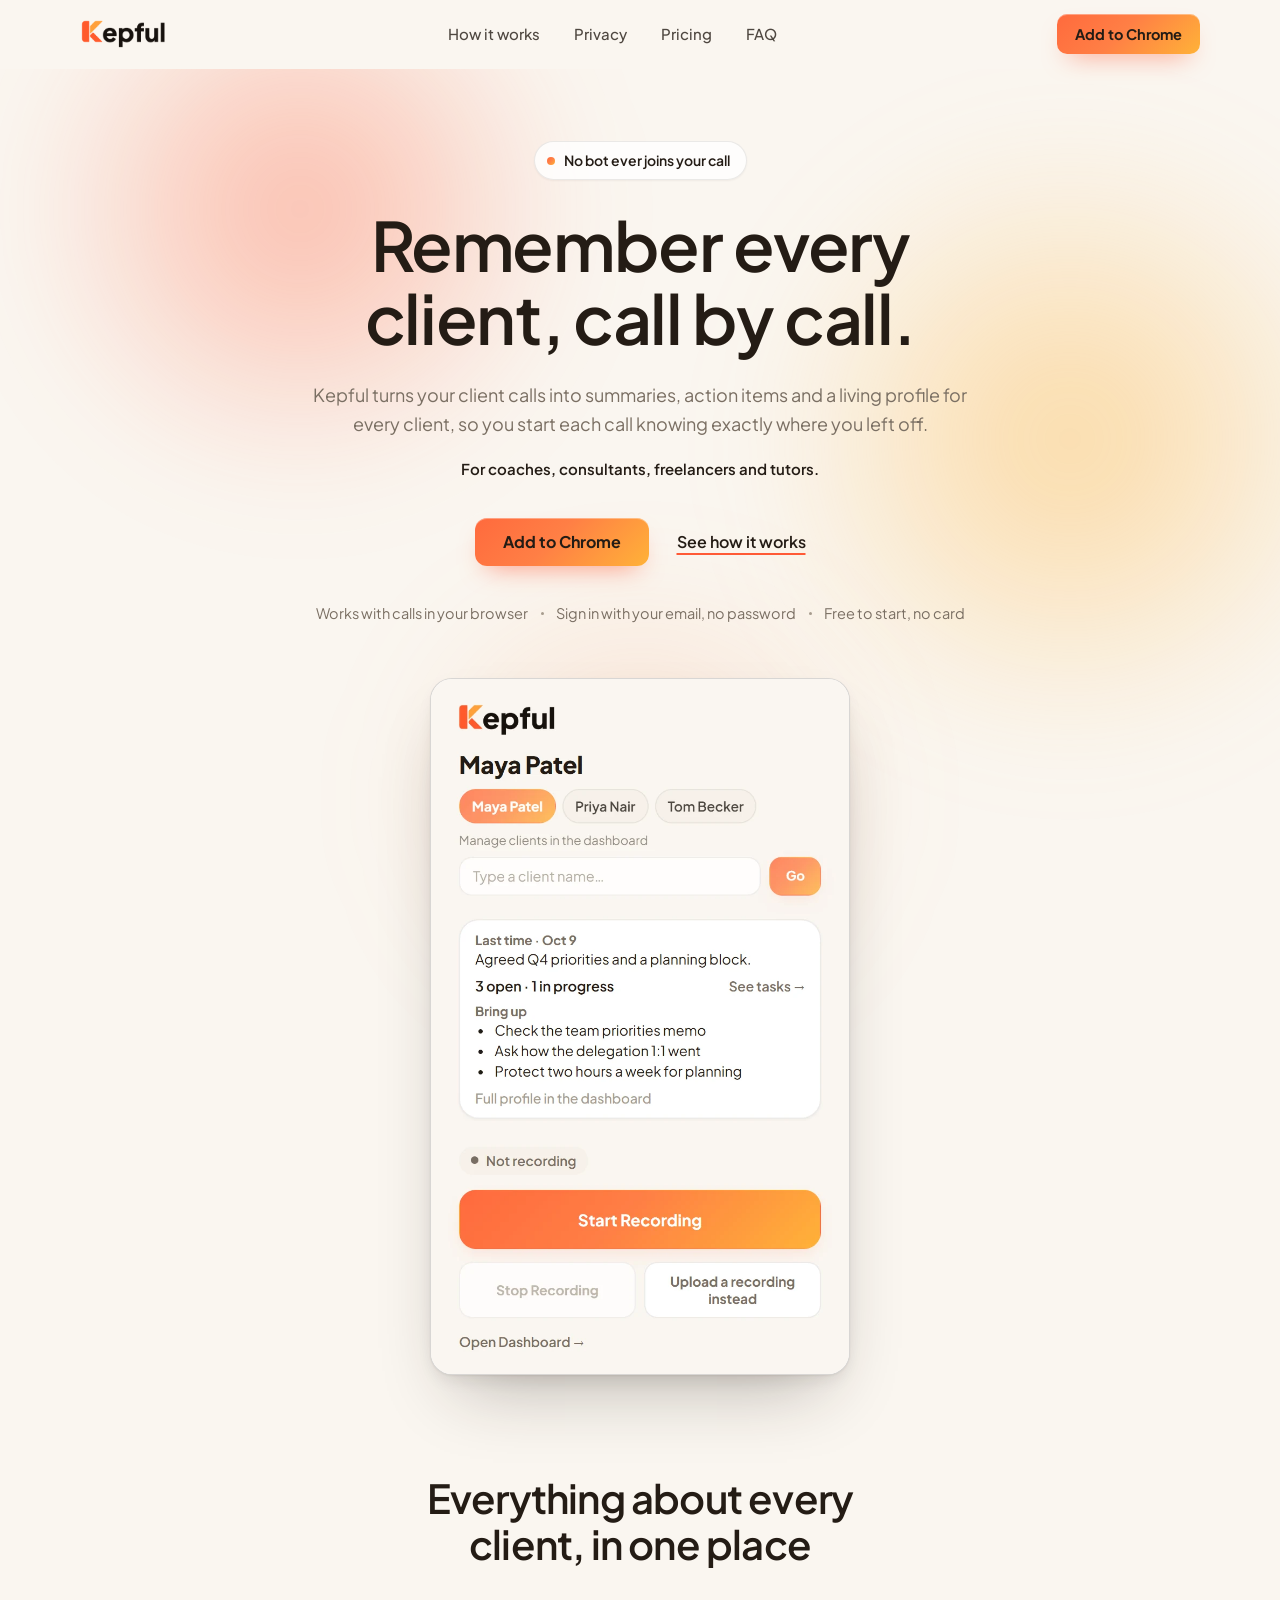
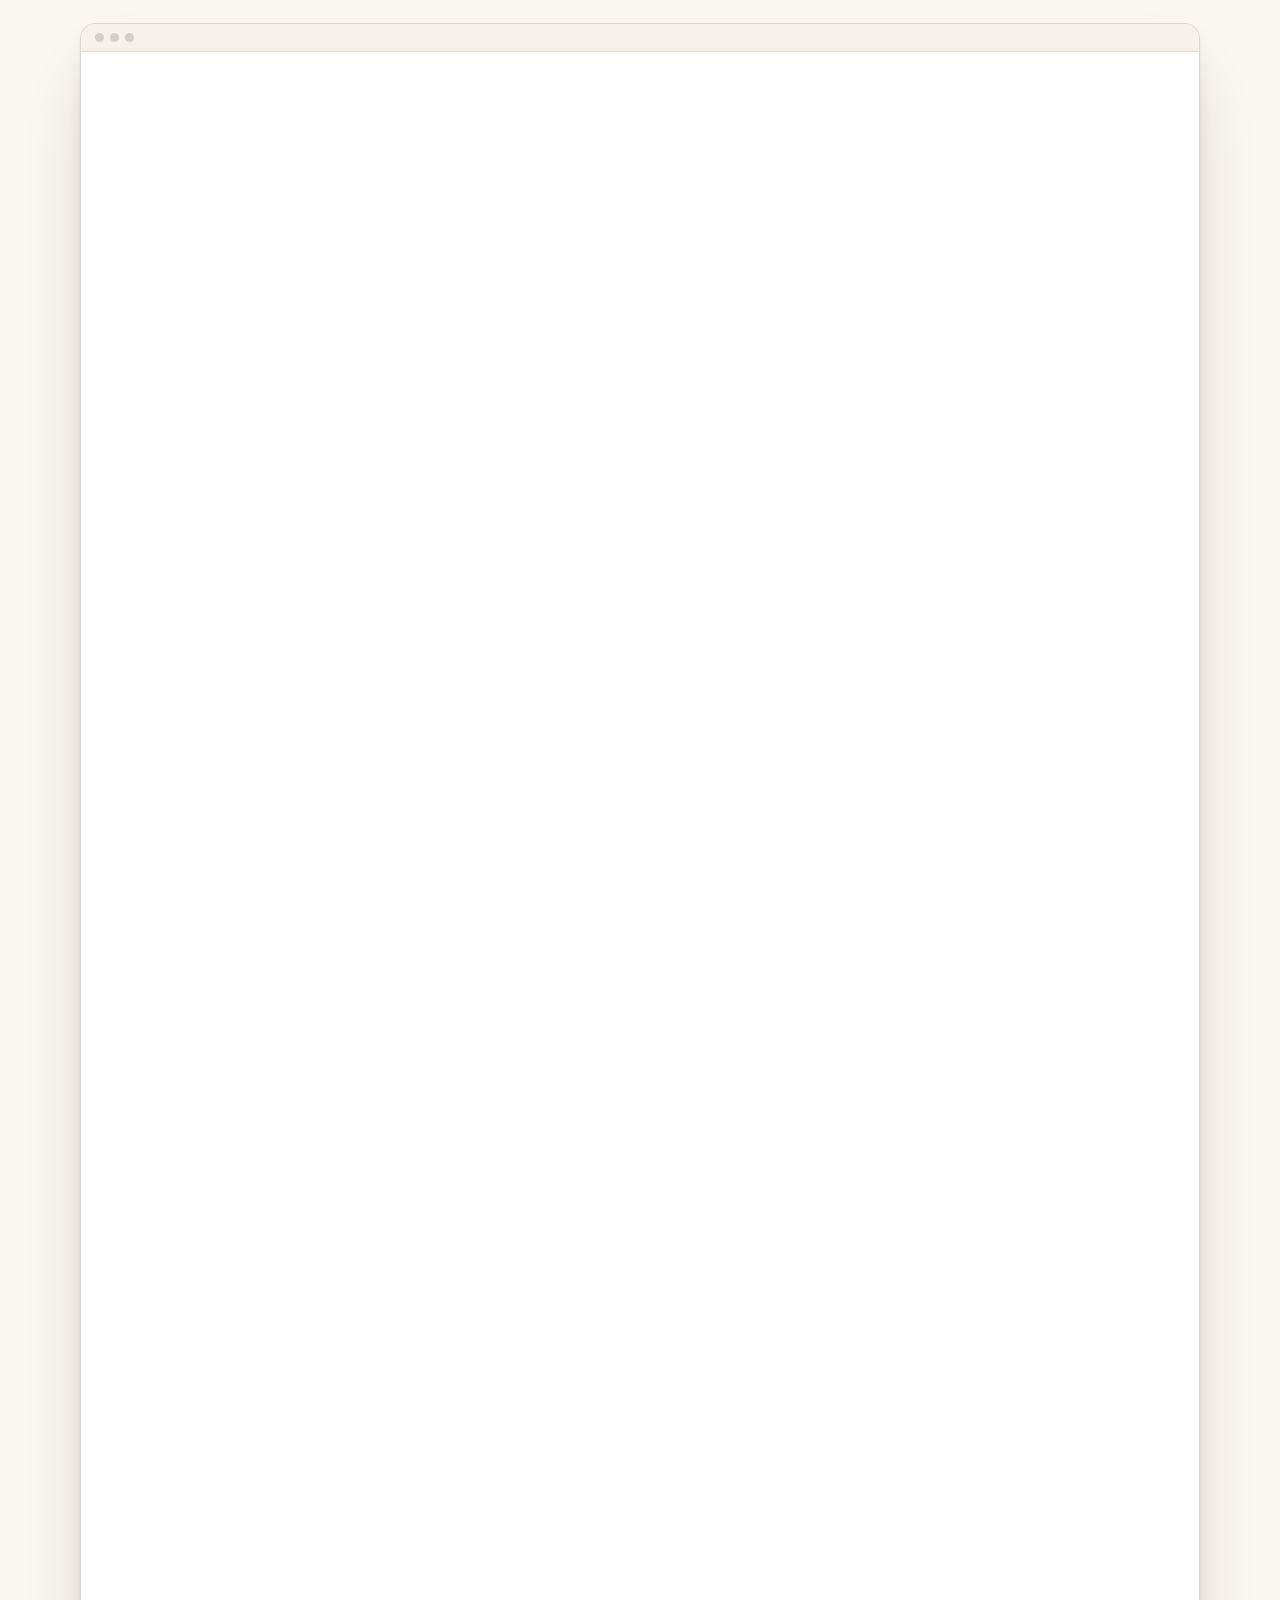
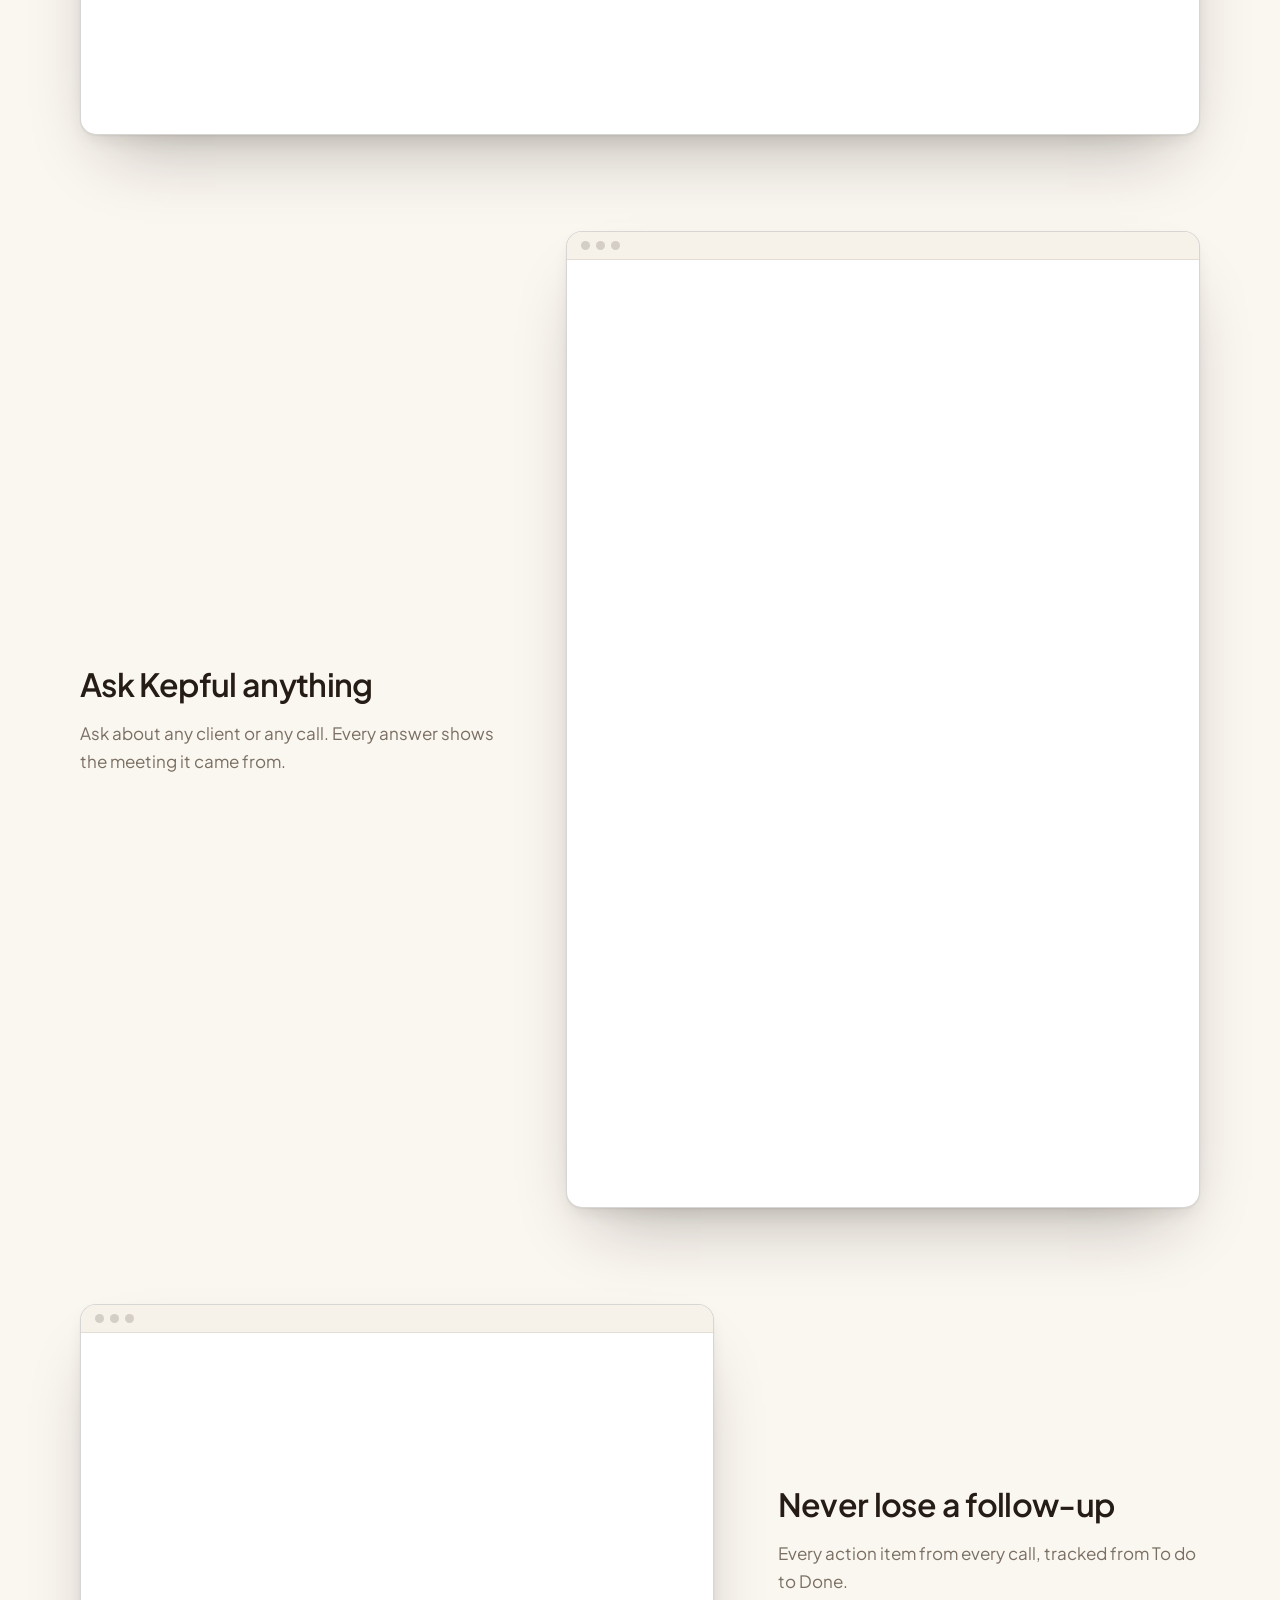
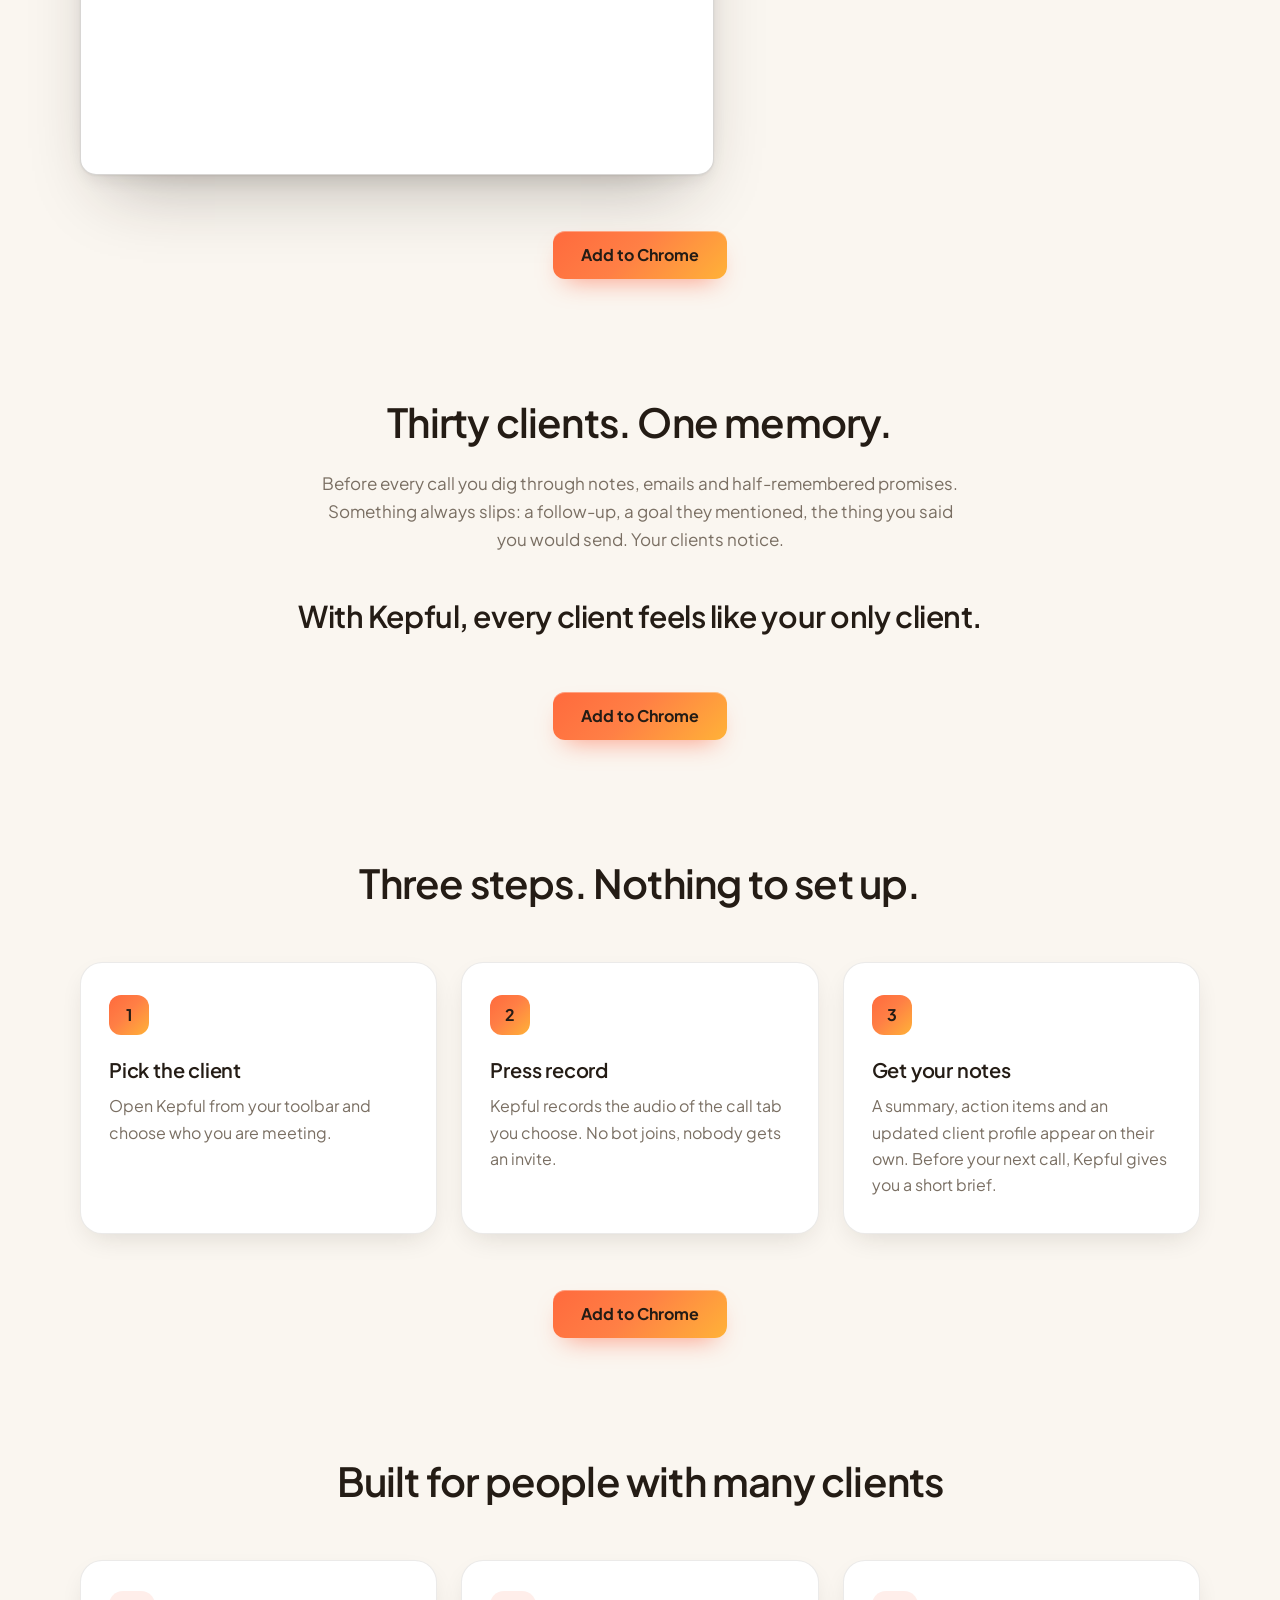
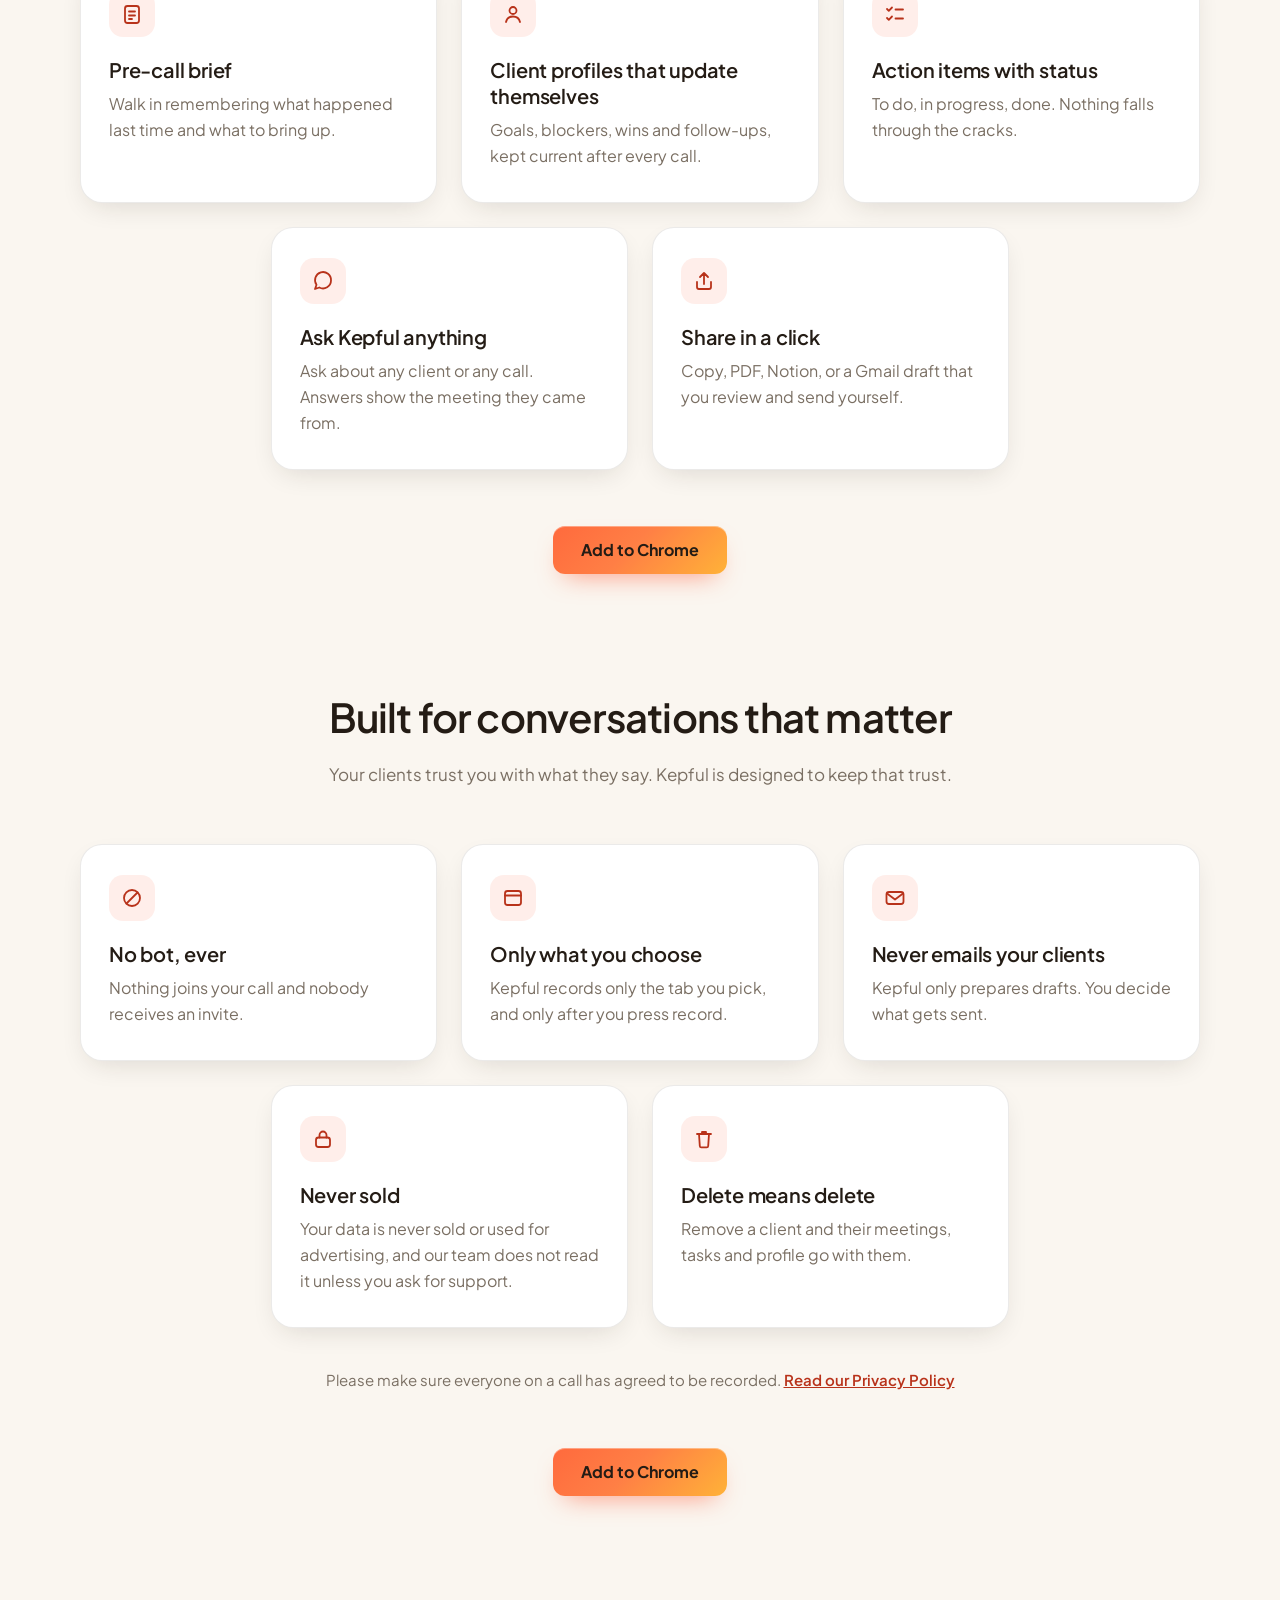
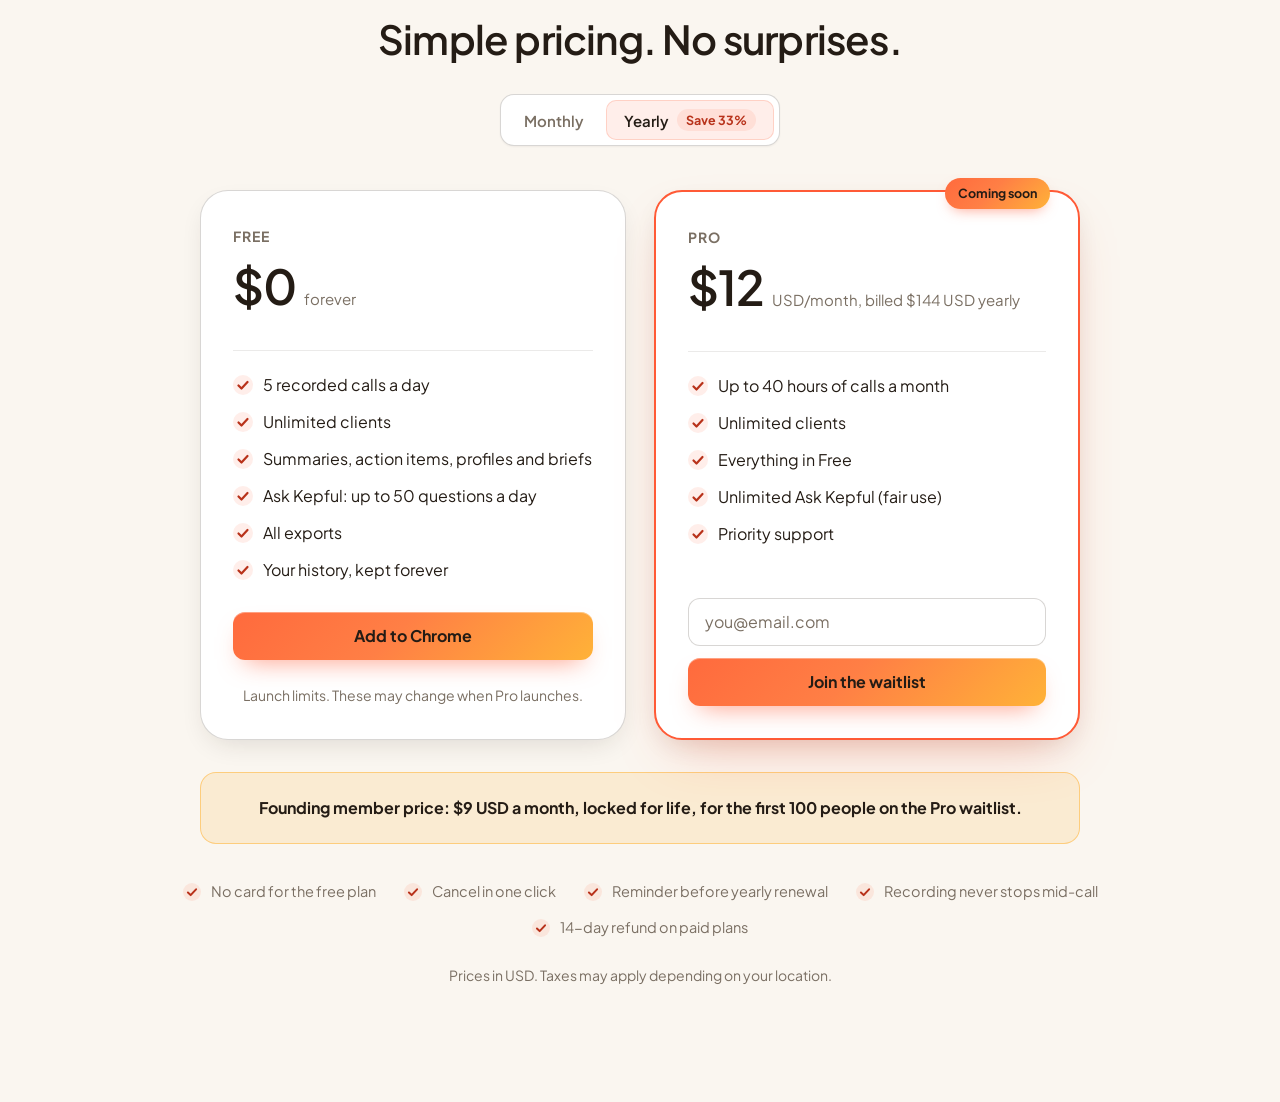
==== commit 35ead7e0: "Rename the website from Folio to Kepful - All visible text, titles, meta/og/twitter tags, alt text a" ====
--- a/index.html
+++ b/index.html
@@ -3,26 +3,26 @@
 <head>
 <meta charset="utf-8">
 <meta name="viewport" content="width=device-width, initial-scale=1">
-<title>Folio: remember every client, call by call</title>
-<meta name="description" content="Folio is a Chrome extension that turns your client calls into summaries, action items and a living profile for every client. No bot ever joins your call.">
+<title>Kepful: remember every client, call by call</title>
+<meta name="description" content="Kepful is a Chrome extension that turns your client calls into summaries, action items and a living profile for every client. No bot ever joins your call.">
 <link rel="canonical" href="https://foliohq.github.io/">
 <meta name="theme-color" content="#FAF6F0">
-<link rel="icon" href="/favicon.ico" sizes="48x48">
-<link rel="icon" type="image/png" href="/assets/img/favicon-32.png" sizes="32x32">
-<link rel="apple-touch-icon" href="/assets/img/apple-touch-icon.png">
+<link rel="icon" href="/favicon.ico?v=kepful" sizes="48x48">
+<link rel="icon" type="image/png" href="/assets/img/favicon-32.png?v=kepful" sizes="32x32">
+<link rel="apple-touch-icon" href="/assets/img/apple-touch-icon.png?v=kepful">
 <meta property="og:type" content="website">
-<meta property="og:site_name" content="Folio">
-<meta property="og:title" content="Folio: remember every client, call by call">
-<meta property="og:description" content="Folio is a Chrome extension that turns your client calls into summaries, action items and a living profile for every client. No bot ever joins your call.">
+<meta property="og:site_name" content="Kepful">
+<meta property="og:title" content="Kepful: remember every client, call by call">
+<meta property="og:description" content="Kepful is a Chrome extension that turns your client calls into summaries, action items and a living profile for every client. No bot ever joins your call.">
 <meta property="og:url" content="https://foliohq.github.io/">
-<meta property="og:image" content="https://foliohq.github.io/assets/img/og.png">
+<meta property="og:image" content="https://foliohq.github.io/assets/img/og.png?v=kepful">
 <meta property="og:image:width" content="1200">
 <meta property="og:image:height" content="630">
-<meta property="og:image:alt" content="Folio: remember every client, call by call, with the pre-call brief shown in the Folio popup.">
+<meta property="og:image:alt" content="Kepful: remember every client, call by call, with the pre-call brief shown in the Kepful popup.">
 <meta name="twitter:card" content="summary_large_image">
-<meta name="twitter:title" content="Folio: remember every client, call by call">
-<meta name="twitter:description" content="Folio is a Chrome extension that turns your client calls into summaries, action items and a living profile for every client. No bot ever joins your call.">
-<meta name="twitter:image" content="https://foliohq.github.io/assets/img/og.png">
+<meta name="twitter:title" content="Kepful: remember every client, call by call">
+<meta name="twitter:description" content="Kepful is a Chrome extension that turns your client calls into summaries, action items and a living profile for every client. No bot ever joins your call.">
+<meta name="twitter:image" content="https://foliohq.github.io/assets/img/og.png?v=kepful">
 <link rel="preload" href="/assets/fonts/plus-jakarta-sans-latin.woff2" as="font" type="font/woff2" crossorigin>
 <link rel="stylesheet" href="/assets/site.css">
 <script>document.documentElement.classList.add("js")</script>
@@ -32,7 +32,7 @@
 <a class="skip" href="#main">Skip to content</a>
 <header class="nav">
   <div class="wrap nav-in">
-    <a class="brand" href="/" aria-label="Folio home"><img class="mark" src="/assets/img/icon-64.png" width="32" height="32" alt=""><img class="word" src="/assets/img/wordmark.png" width="61" height="22" alt="Folio"></a>
+    <a class="brand" href="/" aria-label="Kepful home"><img class="word" src="/assets/img/wordmark.png" width="88" height="30" alt="Kepful"></a>
     <nav class="nav-links" aria-label="Primary"><a href="#how-it-works">How it works</a><a href="#privacy">Privacy</a><a href="#pricing">Pricing</a><a href="#faq">FAQ</a></nav>
     <div class="nav-right">
       <a class="btn btn-sm" data-cta href="https://chromewebstore.google.com/detail/ikcoodldjhpklnhbcfnecjpakoodkipl" target="_blank" rel="noopener">Add to Chrome</a>
@@ -48,24 +48,24 @@
   <div class="wrap">
     <span class="eyebrow">No bot ever joins your call</span>
     <h1 id="hero-title">Remember every client, call by call.</h1>
-    <p class="lead">Folio turns your client calls into summaries, action items and a living profile for every client, so you start each call knowing exactly where you left off.</p>
+    <p class="lead">Kepful turns your client calls into summaries, action items and a living profile for every client, so you start each call knowing exactly where you left off.</p>
     <p class="for">For coaches, consultants, freelancers and tutors.</p>
     <div class="hero-actions">
       <a class="btn" data-cta href="https://chromewebstore.google.com/detail/ikcoodldjhpklnhbcfnecjpakoodkipl" target="_blank" rel="noopener">Add to Chrome</a>
       <a class="text-link" href="#how-it-works">See how it works</a>
     </div>
     <ul class="facts"><li>Works with calls in your browser</li><li>Sign in with your email, no password</li><li>Free to start, no card</li></ul>
-    <div class="hero-shot"><div class="frame frame-popup"><picture><source srcset="/assets/img/popup.webp" type="image/webp"><img src="/assets/img/popup.png" width="776" height="1200" alt="The Folio popup before a call with Maya Patel: last time she agreed Q4 priorities and a planning block, three open tasks, and three things to bring up." fetchpriority="high"></picture></div></div>
+    <div class="hero-shot"><div class="frame frame-popup"><picture><source srcset="/assets/img/popup.webp" type="image/webp"><img src="/assets/img/popup.png" width="776" height="1290" alt="The Kepful popup before a call with Maya Patel: last time she agreed Q4 priorities and a planning block, three open tasks, and three things to bring up." fetchpriority="high"></picture></div></div>
   </div>
 </section>
 
 <section class="section" aria-labelledby="see-title">
   <div class="wrap">
     <div class="section-head reveal"><h2 id="see-title">Everything about every client, in one place</h2></div>
-    <div class="shots-main reveal"><div class="frame"><div class="bar" aria-hidden="true"><i></i><i></i><i></i></div><picture><source media="(max-width: 759px)" srcset="/assets/img/home-m.webp" type="image/webp" width="800" height="1204"><source media="(max-width: 759px)" srcset="/assets/img/home-m.png" width="800" height="1204"><source srcset="/assets/img/home.webp" type="image/webp"><img src="/assets/img/home.png" width="2000" height="819" alt="The Folio dashboard home: eight clients, four meetings this week, eleven open action items, with recent activity, clients who need attention and open homework." loading="lazy" decoding="async"></picture></div></div>
+    <div class="shots-main reveal"><div class="frame"><div class="bar" aria-hidden="true"><i></i><i></i><i></i></div><picture><source media="(max-width: 759px)" srcset="/assets/img/home-m.webp" type="image/webp" width="800" height="1204"><source media="(max-width: 759px)" srcset="/assets/img/home-m.png" width="800" height="1204"><source srcset="/assets/img/home.webp" type="image/webp"><img src="/assets/img/home.png" width="2000" height="819" alt="The Kepful dashboard home: eight clients, four meetings this week, eleven open action items, with recent activity, clients who need attention and open homework." loading="lazy" decoding="async"></picture></div></div>
     <div class="feature-row reveal">
-      <div class="fr-text"><h3>Ask Lio anything</h3><p>Ask about any client or any call. Every answer shows the meeting it came from.</p></div>
-      <div class="fr-img"><div class="frame"><div class="bar" aria-hidden="true"><i></i><i></i><i></i></div><picture><source media="(max-width: 759px)" srcset="/assets/img/lio-m.webp" type="image/webp" width="800" height="1200"><source media="(max-width: 759px)" srcset="/assets/img/lio-m.png" width="800" height="1200"><source srcset="/assets/img/lio.webp" type="image/webp"><img src="/assets/img/lio.png" width="1440" height="1095" alt="Lio answering what Maya Patel committed to last time, with the meeting date shown next to each answer." loading="lazy" decoding="async"></picture></div></div>
+      <div class="fr-text"><h3>Ask Kepful anything</h3><p>Ask about any client or any call. Every answer shows the meeting it came from.</p></div>
+      <div class="fr-img"><div class="frame"><div class="bar" aria-hidden="true"><i></i><i></i><i></i></div><picture><source media="(max-width: 759px)" srcset="/assets/img/lio-m.webp" type="image/webp" width="800" height="1200"><source media="(max-width: 759px)" srcset="/assets/img/lio-m.png" width="800" height="1200"><source srcset="/assets/img/lio.webp" type="image/webp"><img src="/assets/img/lio.png" width="1440" height="1095" alt="Ask Kepful answering what Maya Patel committed to last time, with the meeting date shown next to each answer." loading="lazy" decoding="async"></picture></div></div>
     </div>
     <div class="feature-row flip reveal">
       <div class="fr-img"><div class="frame"><div class="bar" aria-hidden="true"><i></i><i></i><i></i></div><picture><source media="(max-width: 759px)" srcset="/assets/img/actions-m.webp" type="image/webp" width="800" height="558"><source media="(max-width: 759px)" srcset="/assets/img/actions-m.png" width="800" height="558"><source srcset="/assets/img/actions.webp" type="image/webp"><img src="/assets/img/actions.png" width="1440" height="1095" alt="The Action Items view listing every task with its client, date and status: To do, In progress or Done." loading="lazy" decoding="async"></picture></div></div>
@@ -79,7 +79,7 @@
   <div class="wrap">
     <h2 id="problem-title" class="reveal">Thirty clients. One memory.</h2>
     <p class="body reveal">Before every call you dig through notes, emails and half-remembered promises. Something always slips: a follow-up, a goal they mentioned, the thing you said you would send. Your clients notice.</p>
-    <p class="close reveal">With Folio, every client feels like your only client.</p>
+    <p class="close reveal">With Kepful, every client feels like your only client.</p>
     <div class="cta-row reveal"><a class="btn" data-cta href="https://chromewebstore.google.com/detail/ikcoodldjhpklnhbcfnecjpakoodkipl" target="_blank" rel="noopener">Add to Chrome</a></div>
   </div>
 </section>
@@ -88,9 +88,9 @@
   <div class="wrap">
     <div class="section-head reveal"><h2 id="how-title">Three steps. Nothing to set up.</h2></div>
     <ol class="steps">
-      <li class="step reveal"><h3>Pick the client</h3><p>Open Folio from your toolbar and choose who you are meeting.</p></li>
-      <li class="step reveal"><h3>Press record</h3><p>Folio records the audio of the call tab you choose. No bot joins, nobody gets an invite.</p></li>
-      <li class="step reveal"><h3>Get your notes</h3><p>A summary, action items and an updated client profile appear on their own. Before your next call, Folio gives you a short brief.</p></li>
+      <li class="step reveal"><h3>Pick the client</h3><p>Open Kepful from your toolbar and choose who you are meeting.</p></li>
+      <li class="step reveal"><h3>Press record</h3><p>Kepful records the audio of the call tab you choose. No bot joins, nobody gets an invite.</p></li>
+      <li class="step reveal"><h3>Get your notes</h3><p>A summary, action items and an updated client profile appear on their own. Before your next call, Kepful gives you a short brief.</p></li>
     </ol>
     <div class="cta-row reveal"><a class="btn" data-cta href="https://chromewebstore.google.com/detail/ikcoodldjhpklnhbcfnecjpakoodkipl" target="_blank" rel="noopener">Add to Chrome</a></div>
   </div>
@@ -103,7 +103,7 @@
       <li class="card reveal"><div class="ico"><svg viewBox="0 0 24 24" fill="none" stroke="currentColor" stroke-width="1.8" stroke-linecap="round" stroke-linejoin="round" aria-hidden="true"><rect x="5" y="4" width="14" height="17" rx="2.5"/><path d="M9 9.5h6M9 13.5h6M9 17h3"/></svg></div><h3>Pre-call brief</h3><p>Walk in remembering what happened last time and what to bring up.</p></li>
       <li class="card reveal"><div class="ico"><svg viewBox="0 0 24 24" fill="none" stroke="currentColor" stroke-width="1.8" stroke-linecap="round" stroke-linejoin="round" aria-hidden="true"><circle cx="12" cy="8.5" r="3.5"/><path d="M5 20c.8-3.6 3.6-5.5 7-5.5s6.2 1.9 7 5.5"/></svg></div><h3>Client profiles that update themselves</h3><p>Goals, blockers, wins and follow-ups, kept current after every call.</p></li>
       <li class="card reveal"><div class="ico"><svg viewBox="0 0 24 24" fill="none" stroke="currentColor" stroke-width="1.8" stroke-linecap="round" stroke-linejoin="round" aria-hidden="true"><path d="M4 7l1.8 1.8L9 5.5M4 16l1.8 1.8L9 14.5M12.5 7.5H20M12.5 16.5H20"/></svg></div><h3>Action items with status</h3><p>To do, in progress, done. Nothing falls through the cracks.</p></li>
-      <li class="card reveal"><div class="ico"><svg viewBox="0 0 24 24" fill="none" stroke="currentColor" stroke-width="1.8" stroke-linecap="round" stroke-linejoin="round" aria-hidden="true"><path d="M20 11.5a8 8 0 0 1-11.7 7L4 20l1.5-4.3A8 8 0 1 1 20 11.5z"/></svg></div><h3>Ask Lio anything</h3><p>Ask about any client or any call. Answers show the meeting they came from.</p></li>
+      <li class="card reveal"><div class="ico"><svg viewBox="0 0 24 24" fill="none" stroke="currentColor" stroke-width="1.8" stroke-linecap="round" stroke-linejoin="round" aria-hidden="true"><path d="M20 11.5a8 8 0 0 1-11.7 7L4 20l1.5-4.3A8 8 0 1 1 20 11.5z"/></svg></div><h3>Ask Kepful anything</h3><p>Ask about any client or any call. Answers show the meeting they came from.</p></li>
       <li class="card reveal"><div class="ico"><svg viewBox="0 0 24 24" fill="none" stroke="currentColor" stroke-width="1.8" stroke-linecap="round" stroke-linejoin="round" aria-hidden="true"><path d="M12 15V4M8 8l4-4 4 4M5 13v5a2 2 0 0 0 2 2h10a2 2 0 0 0 2-2v-5"/></svg></div><h3>Share in a click</h3><p>Copy, PDF, Notion, or a Gmail draft that you review and send yourself.</p></li>
     </ul>
     <div class="cta-row reveal"><a class="btn" data-cta href="https://chromewebstore.google.com/detail/ikcoodldjhpklnhbcfnecjpakoodkipl" target="_blank" rel="noopener">Add to Chrome</a></div>
@@ -112,11 +112,11 @@
 
 <section class="section" id="privacy" aria-labelledby="privacy-title">
   <div class="wrap">
-    <div class="section-head reveal"><h2 id="privacy-title">Built for conversations that matter</h2><p class="lead">Your clients trust you with what they say. Folio is designed to keep that trust.</p></div>
+    <div class="section-head reveal"><h2 id="privacy-title">Built for conversations that matter</h2><p class="lead">Your clients trust you with what they say. Kepful is designed to keep that trust.</p></div>
     <ul class="cards">
       <li class="card reveal"><div class="ico"><svg viewBox="0 0 24 24" fill="none" stroke="currentColor" stroke-width="1.8" stroke-linecap="round" stroke-linejoin="round" aria-hidden="true"><circle cx="12" cy="12" r="8"/><path d="M6.5 17.5l11-11"/></svg></div><h3>No bot, ever</h3><p>Nothing joins your call and nobody receives an invite.</p></li>
-      <li class="card reveal"><div class="ico"><svg viewBox="0 0 24 24" fill="none" stroke="currentColor" stroke-width="1.8" stroke-linecap="round" stroke-linejoin="round" aria-hidden="true"><rect x="4" y="5" width="16" height="14" rx="2.5"/><path d="M4 9.5h16"/></svg></div><h3>Only what you choose</h3><p>Folio records only the tab you pick, and only after you press record.</p></li>
-      <li class="card reveal"><div class="ico"><svg viewBox="0 0 24 24" fill="none" stroke="currentColor" stroke-width="1.8" stroke-linecap="round" stroke-linejoin="round" aria-hidden="true"><rect x="3.5" y="6" width="17" height="12" rx="2.5"/><path d="M4 7.5l8 6 8-6"/></svg></div><h3>Never emails your clients</h3><p>Folio only prepares drafts. You decide what gets sent.</p></li>
+      <li class="card reveal"><div class="ico"><svg viewBox="0 0 24 24" fill="none" stroke="currentColor" stroke-width="1.8" stroke-linecap="round" stroke-linejoin="round" aria-hidden="true"><rect x="4" y="5" width="16" height="14" rx="2.5"/><path d="M4 9.5h16"/></svg></div><h3>Only what you choose</h3><p>Kepful records only the tab you pick, and only after you press record.</p></li>
+      <li class="card reveal"><div class="ico"><svg viewBox="0 0 24 24" fill="none" stroke="currentColor" stroke-width="1.8" stroke-linecap="round" stroke-linejoin="round" aria-hidden="true"><rect x="3.5" y="6" width="17" height="12" rx="2.5"/><path d="M4 7.5l8 6 8-6"/></svg></div><h3>Never emails your clients</h3><p>Kepful only prepares drafts. You decide what gets sent.</p></li>
       <li class="card reveal"><div class="ico"><svg viewBox="0 0 24 24" fill="none" stroke="currentColor" stroke-width="1.8" stroke-linecap="round" stroke-linejoin="round" aria-hidden="true"><rect x="5" y="10.5" width="14" height="9.5" rx="2.5"/><path d="M8.5 10.5V8a3.5 3.5 0 0 1 7 0v2.5"/></svg></div><h3>Never sold</h3><p>Your data is never sold or used for advertising, and our team does not read it unless you ask for support.</p></li>
       <li class="card reveal"><div class="ico"><svg viewBox="0 0 24 24" fill="none" stroke="currentColor" stroke-width="1.8" stroke-linecap="round" stroke-linejoin="round" aria-hidden="true"><path d="M5 7h14M10 7V5h4v2M7 7l.8 12a1.5 1.5 0 0 0 1.5 1.4h5.4a1.5 1.5 0 0 0 1.5-1.4L17 7"/></svg></div><h3>Delete means delete</h3><p>Remove a client and their meetings, tasks and profile go with them.</p></li>
     </ul>
@@ -137,7 +137,7 @@
           <li>5 recorded calls a day</li>
           <li>Unlimited clients</li>
           <li>Summaries, action items, profiles and briefs</li>
-          <li>Lio: up to 50 questions a day</li>
+          <li>Ask Kepful: up to 50 questions a day</li>
           <li>All exports</li>
           <li>Your history, kept forever</li>
         </ul>
@@ -153,7 +153,7 @@
           <li>Up to 40 hours of calls a month</li>
           <li>Unlimited clients</li>
           <li>Everything in Free</li>
-          <li>Unlimited Lio (fair use)</li>
+          <li>Unlimited Ask Kepful (fair use)</li>
           <li>Priority support</li>
         </ul>
         <form class="waitlist" id="waitlist" novalidate>
@@ -175,13 +175,13 @@
   <div class="wrap">
     <div class="section-head reveal"><h2 id="faq-title">Questions, answered</h2></div>
     <div class="faq reveal">
-      <details><summary>Does a bot join my calls?</summary><p>No. Folio records the audio of the browser tab you choose, directly in Chrome. Nothing joins the call and no one receives an invite.</p></details>
+      <details><summary>Does a bot join my calls?</summary><p>No. Kepful records the audio of the browser tab you choose, directly in Chrome. Nothing joins the call and no one receives an invite.</p></details>
       <details><summary>Which call apps work?</summary><p>Any call that runs in a Chrome tab, such as Google Meet, Zoom or Microsoft Teams in the browser. If a call happened in a desktop app, you can upload the recording instead.</p></details>
-      <details><summary>Do my clients need to know?</summary><p>Yes. Always ask everyone on the call for permission before recording. Folio reminds you, and laws on recording differ by place.</p></details>
+      <details><summary>Do my clients need to know?</summary><p>Yes. Always ask everyone on the call for permission before recording. Kepful reminds you, and laws on recording differ by place.</p></details>
       <details><summary>Who can see my data?</summary><p>Only you. It is stored under your account, never sold, never used for advertising, and our team does not read it unless you ask for support.</p></details>
       <details><summary>What happens when I reach my limit?</summary><p>Your call always records to the end, but notes and summaries for new calls wait until your daily limit resets at 00:00 UTC (5:30 AM India time). To be safe, download the recording right after you stop, or keep Chrome open and retry after the reset.</p></details>
       <details><summary>Can I cancel anytime?</summary><p>Yes, in one click. Your notes and history stay yours, on any plan.</p></details>
-      <details><summary>Does Folio email my clients?</summary><p>Never. It can prepare a Gmail draft, but you review it and send it yourself.</p></details>
+      <details><summary>Does Kepful email my clients?</summary><p>Never. It can prepare a Gmail draft, but you review it and send it yourself.</p></details>
     </div>
     <div class="cta-row reveal"><a class="btn" data-cta href="https://chromewebstore.google.com/detail/ikcoodldjhpklnhbcfnecjpakoodkipl" target="_blank" rel="noopener">Add to Chrome</a></div>
   </div>
@@ -201,18 +201,18 @@
   <div class="wrap">
     <div class="footer-top">
       <div>
-        <a class="brand" href="/" aria-label="Folio home"><img class="mark" src="/assets/img/icon-64.png" width="32" height="32" alt=""><img class="word" src="/assets/img/wordmark.png" width="61" height="22" alt="Folio"></a>
+        <a class="brand" href="/" aria-label="Kepful home"><img class="word" src="/assets/img/wordmark.png" width="88" height="30" alt="Kepful"></a>
         <p class="tagline">Remember every client, call by call.</p>
       </div>
       <nav aria-label="Footer">
         <a href="/privacy/">Privacy Policy</a>
         <a href="/terms/">Terms of Service</a>
         <a href="/refund/">Refund Policy</a>
-        <a href="mailto:foliosupport.team@gmail.com">Contact</a>
-        <a href="mailto:foliosupport.team@gmail.com">foliosupport.team@gmail.com</a>
+        <a href="mailto:support@kepful.app">Contact</a>
+        <a href="mailto:support@kepful.app">support@kepful.app</a>
       </nav>
     </div>
-    <div class="footer-bottom"><span>This website uses no cookies and no trackers.</span><span>&copy; 2026 Folio</span></div>
+    <div class="footer-bottom"><span>This website uses no cookies and no trackers.</span><span>&copy; 2026 Kepful</span></div>
   </div>
 </footer>
 </body>
--- a/assets/site.css
+++ b/assets/site.css
@@ -1,4 +1,4 @@
-/* Folio website. Design tokens are copied from the Folio extension
+/* Kepful website. Design tokens are copied from the Kepful extension
    (page.css / welcome.css). Plus Jakarta Sans is self-hosted. */
 @font-face {
   font-family: "Plus Jakarta Sans";
@@ -101,8 +101,7 @@
 .nav.scrolled { background: rgba(250, 246, 240, 0.82); -webkit-backdrop-filter: saturate(1.4) blur(14px); backdrop-filter: saturate(1.4) blur(14px); border-bottom-color: var(--border); }
 .nav-in { height: var(--nav-h); display: flex; align-items: center; justify-content: space-between; gap: 16px; }
 .brand { display: inline-flex; align-items: center; gap: 8px; text-decoration: none; border-radius: 8px; }
-.brand .mark { width: 32px; height: 32px; border-radius: 8px; }
-.brand .word { width: 61px; height: 22px; }
+.brand .word { width: 88px; height: 30px; }
 .nav-links { display: flex; gap: 6px; }
 .nav-links a { padding: 8px 14px; font-size: 15px; font-weight: 500; color: var(--text); text-decoration: none; border-radius: 8px; opacity: 0.8; }
 .nav-links a:hover { opacity: 1; background: var(--accent-soft); }
@@ -294,7 +293,7 @@
   .footer { margin-top: 36px; }
   .legal { padding: 36px 20px 8px; }
   .legal h1 { font-size: 32px; }
-  .brand .word { width: 55px; height: 20px; }
+  .brand .word { width: 79px; height: 27px; }
   .nav-right .btn { padding: 0 14px; font-size: 14px; }
 }
 @media (max-width: 380px) {
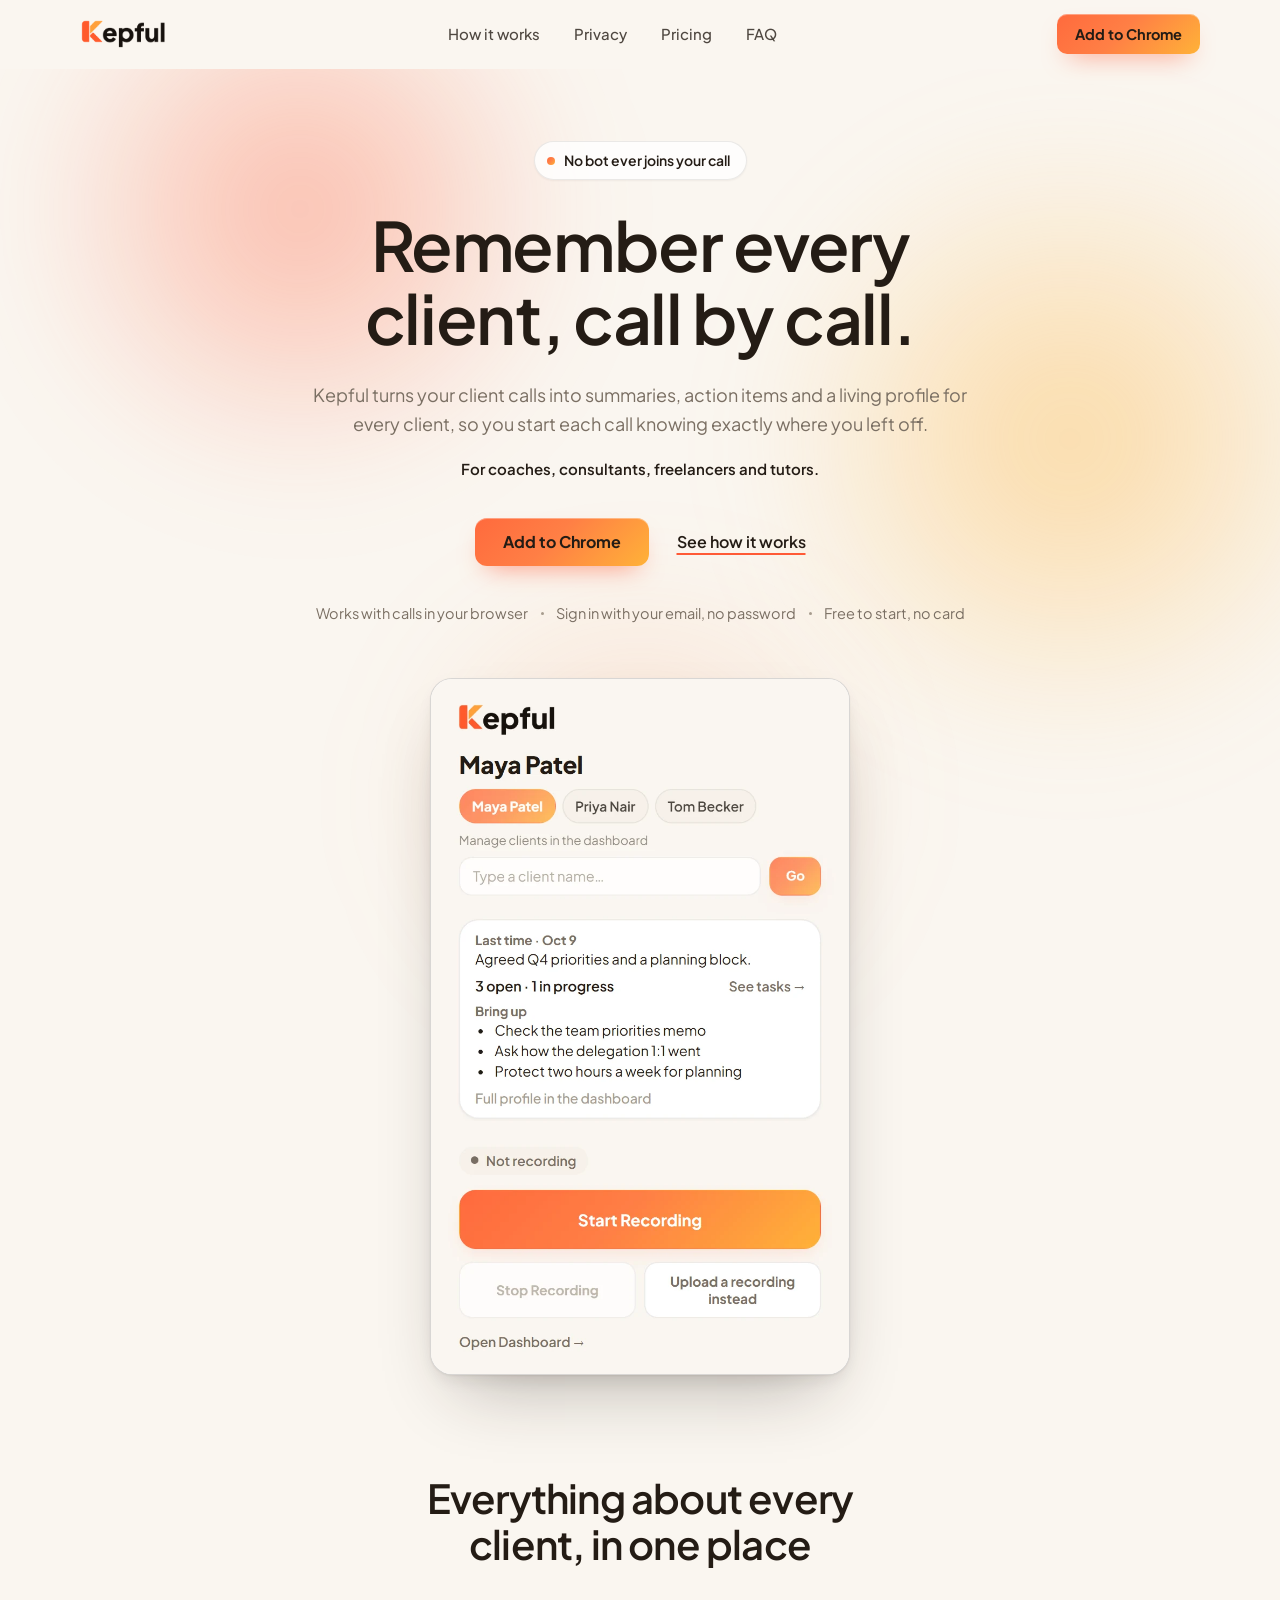
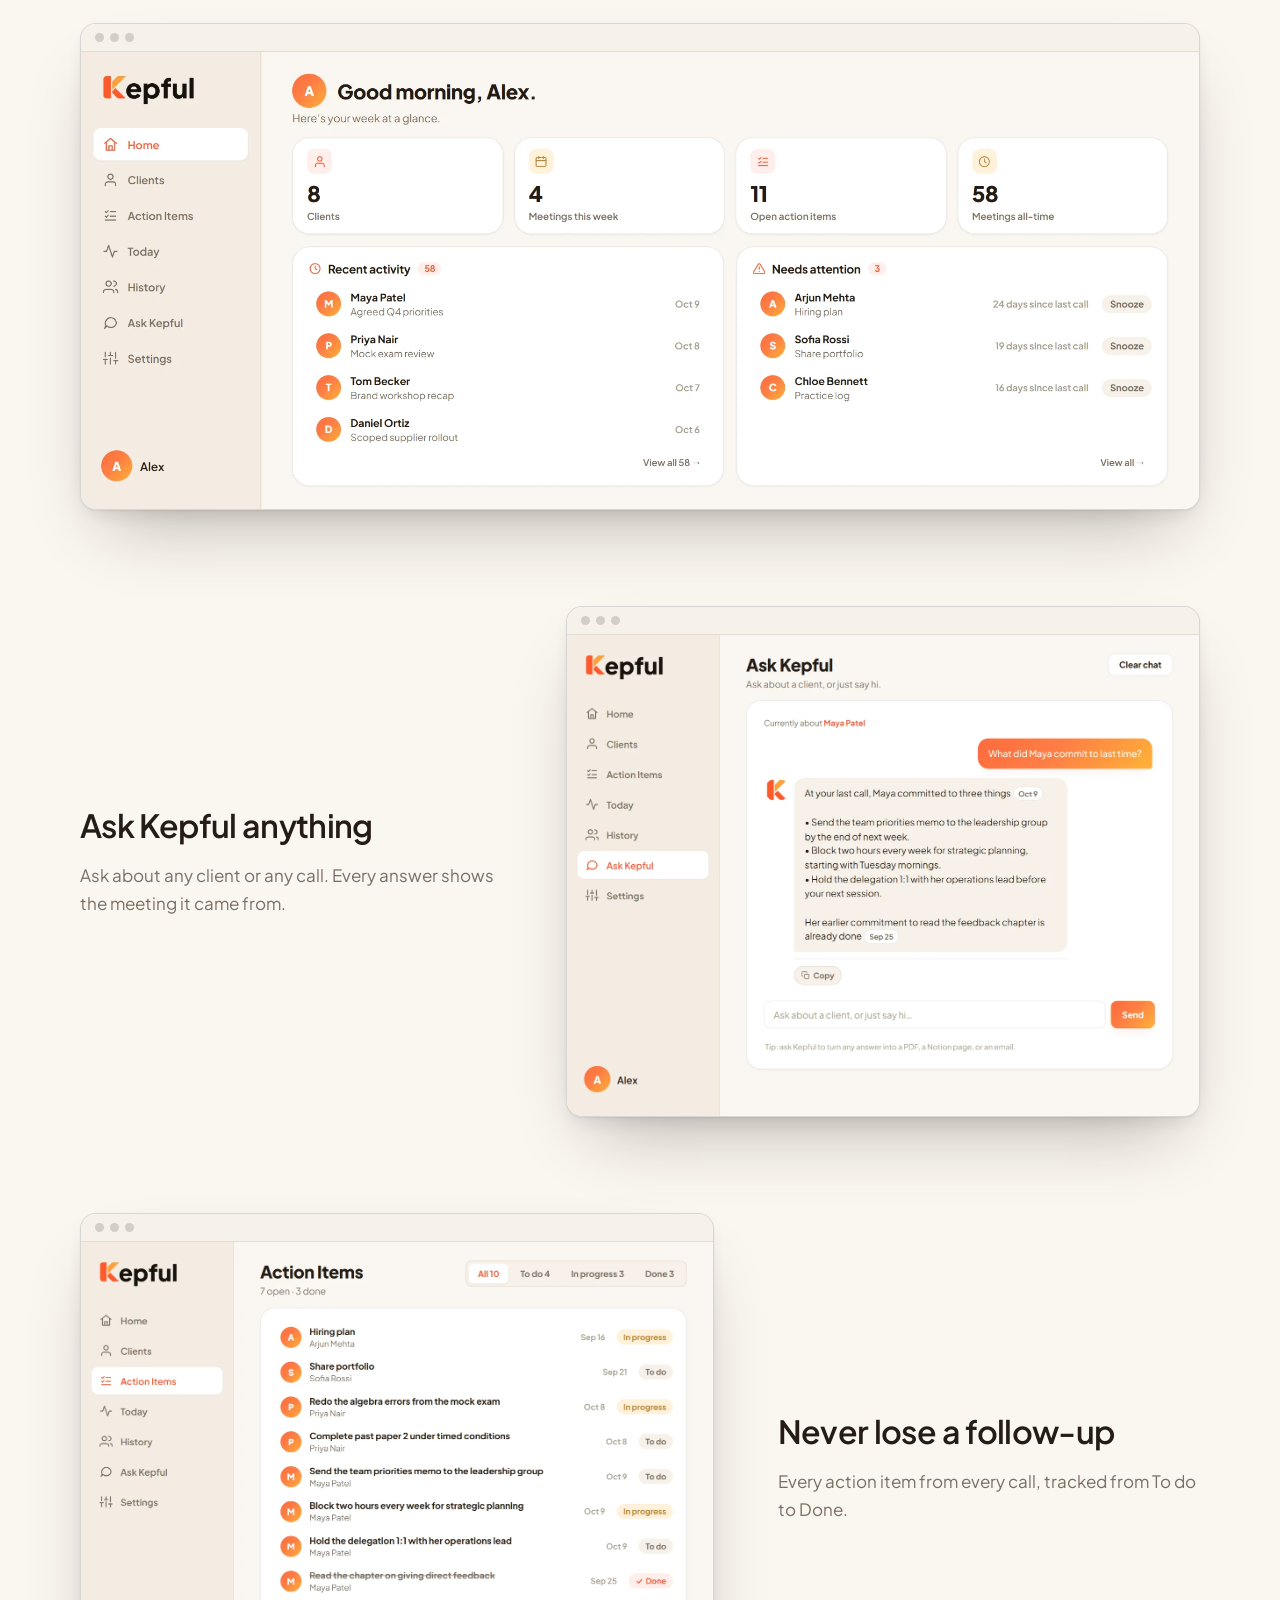
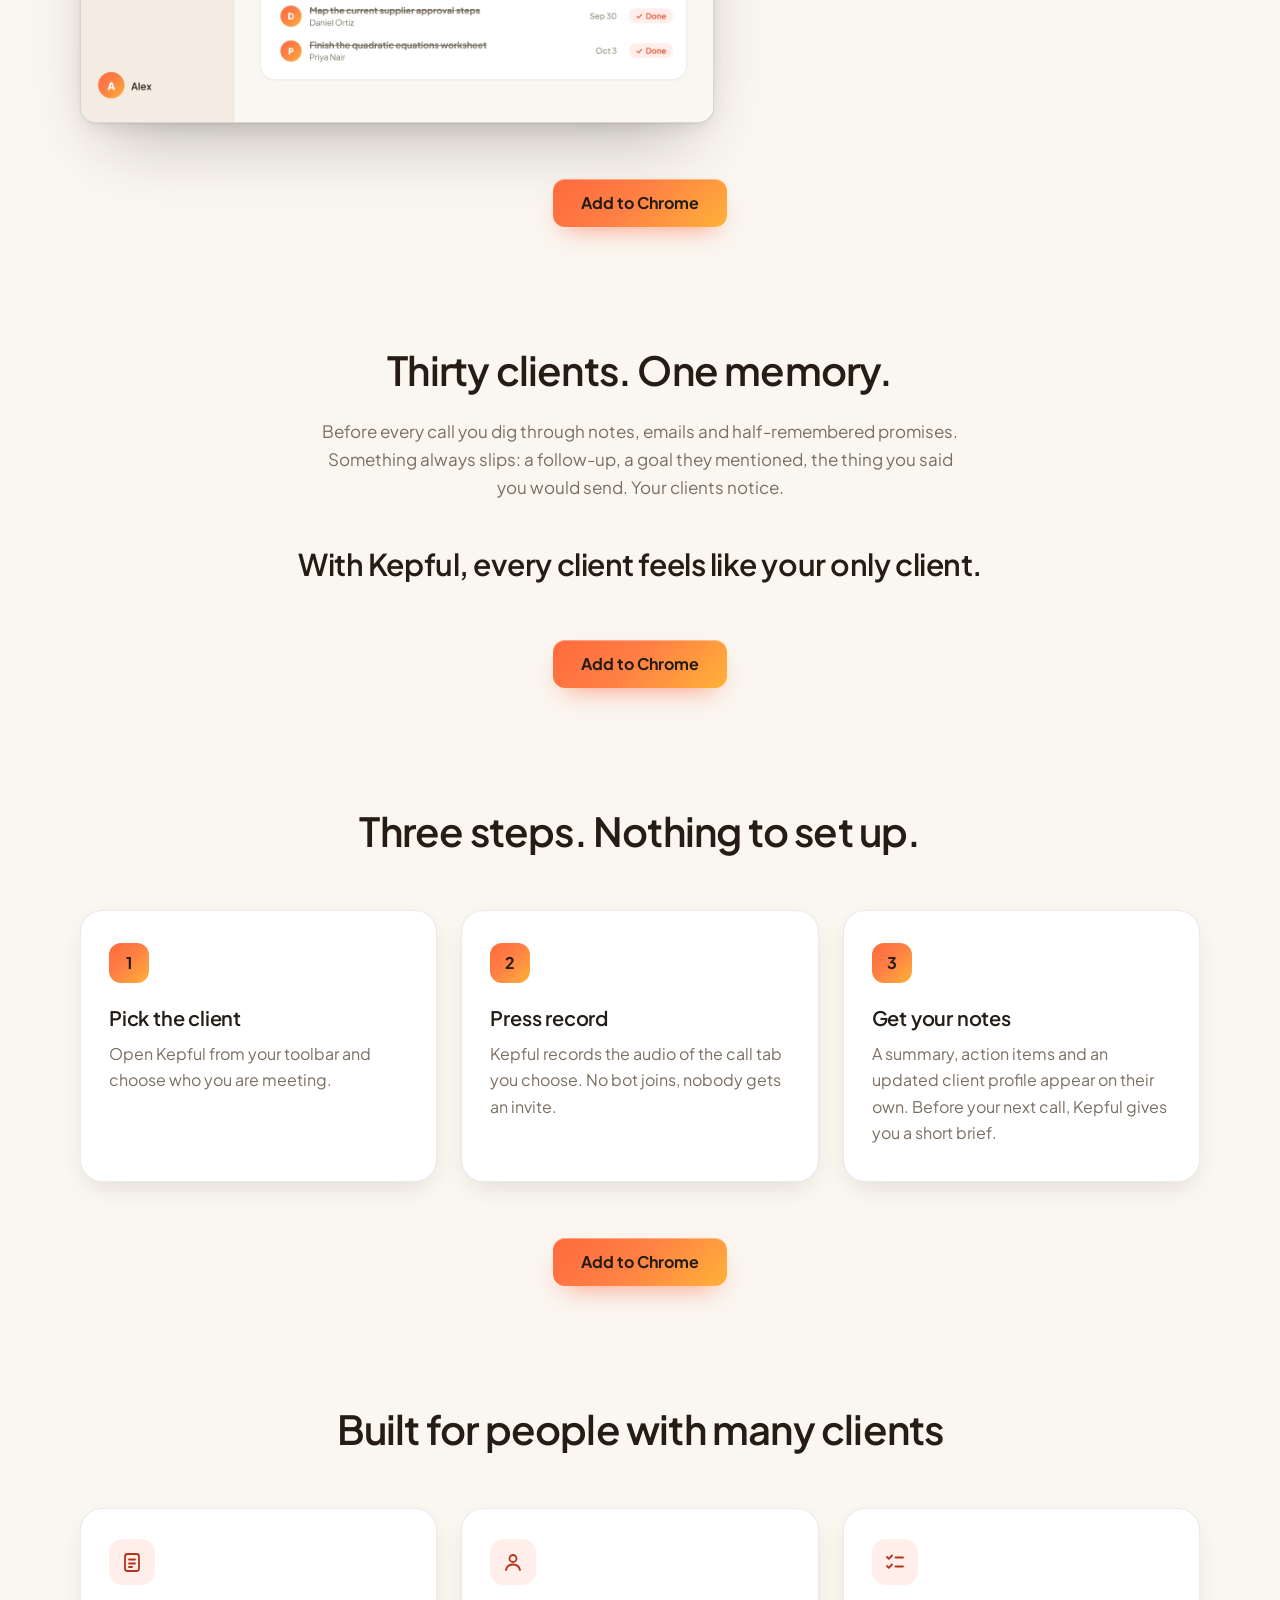
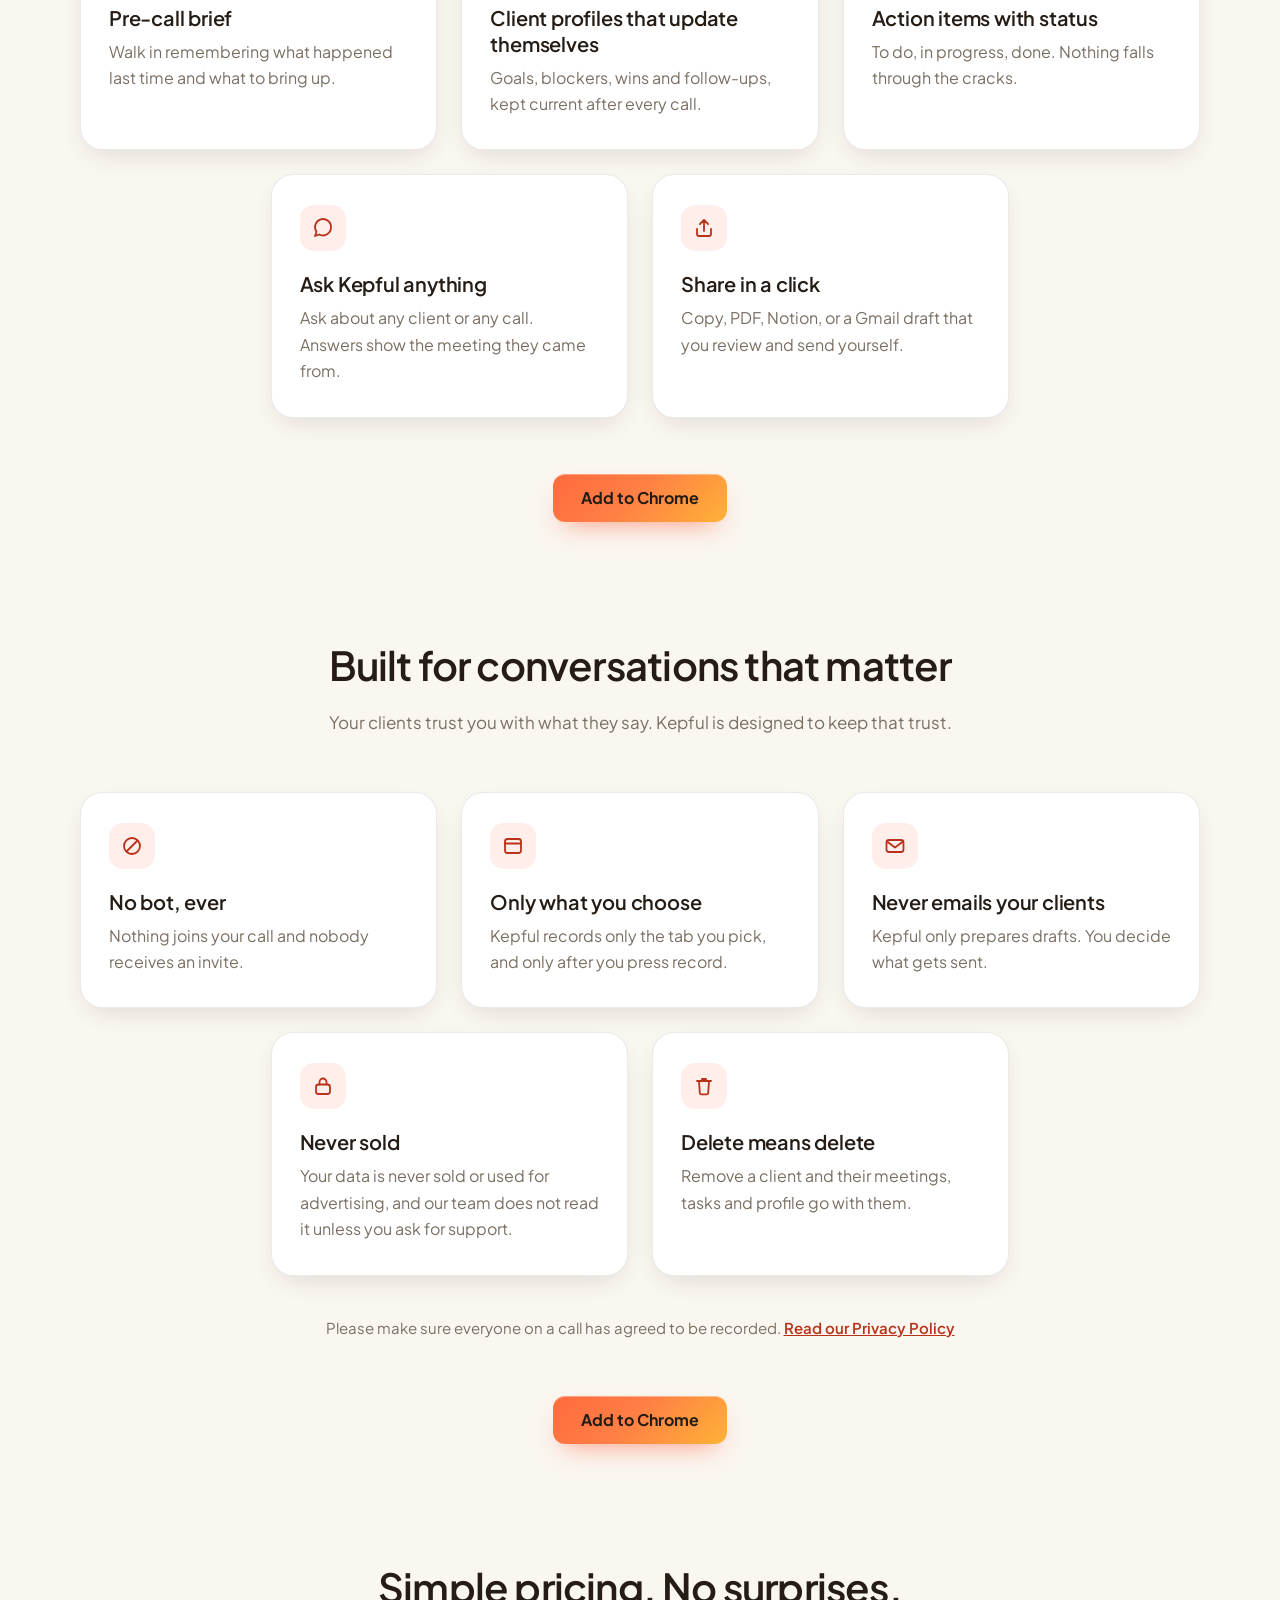
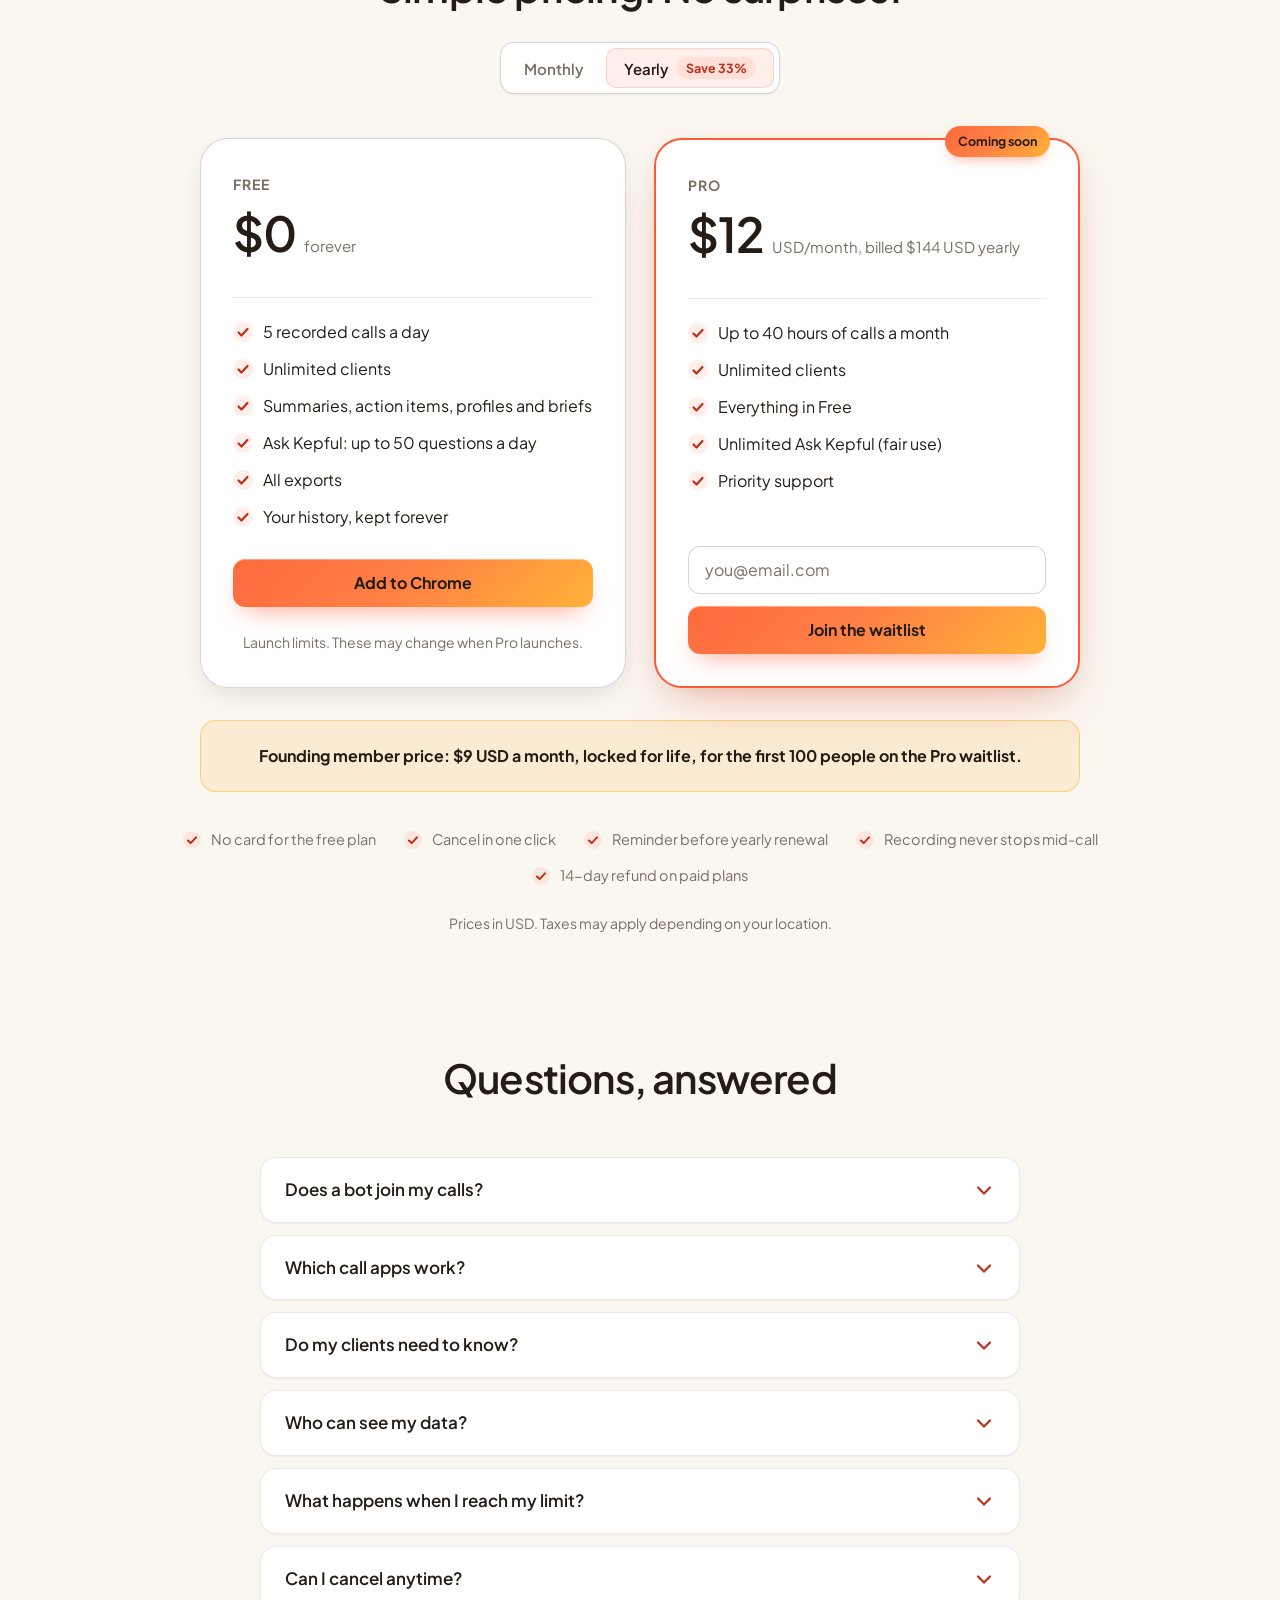
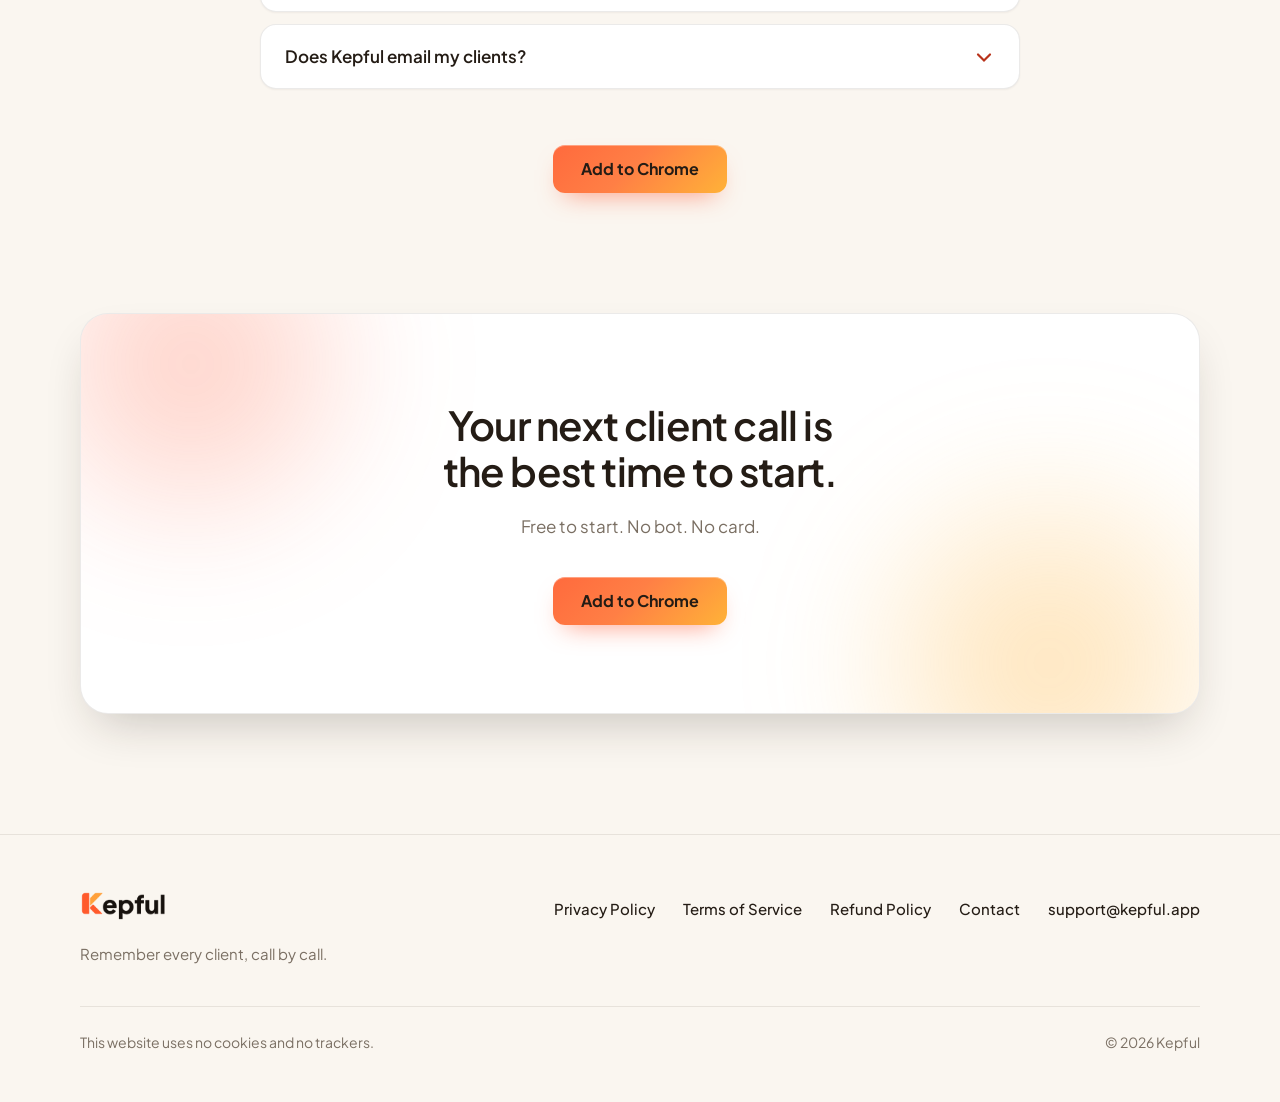
==== commit f1778fbb: "Replace dashboard screenshots with Kepful ones; rename lio images to ask - home, actions and ask (fo" ====
--- a/index.html
+++ b/index.html
@@ -62,10 +62,10 @@
 <section class="section" aria-labelledby="see-title">
   <div class="wrap">
     <div class="section-head reveal"><h2 id="see-title">Everything about every client, in one place</h2></div>
-    <div class="shots-main reveal"><div class="frame"><div class="bar" aria-hidden="true"><i></i><i></i><i></i></div><picture><source media="(max-width: 759px)" srcset="/assets/img/home-m.webp" type="image/webp" width="800" height="1204"><source media="(max-width: 759px)" srcset="/assets/img/home-m.png" width="800" height="1204"><source srcset="/assets/img/home.webp" type="image/webp"><img src="/assets/img/home.png" width="2000" height="819" alt="The Kepful dashboard home: eight clients, four meetings this week, eleven open action items, with recent activity, clients who need attention and open homework." loading="lazy" decoding="async"></picture></div></div>
+    <div class="shots-main reveal"><div class="frame"><div class="bar" aria-hidden="true"><i></i><i></i><i></i></div><picture><source media="(max-width: 759px)" srcset="/assets/img/home-m.webp" type="image/webp" width="800" height="1204"><source media="(max-width: 759px)" srcset="/assets/img/home-m.png" width="800" height="1204"><source srcset="/assets/img/home.webp" type="image/webp"><img src="/assets/img/home.png" width="2000" height="819" alt="The Kepful dashboard home: eight clients, four meetings this week, eleven open action items, with recent activity and the clients who need attention." loading="lazy" decoding="async"></picture></div></div>
     <div class="feature-row reveal">
       <div class="fr-text"><h3>Ask Kepful anything</h3><p>Ask about any client or any call. Every answer shows the meeting it came from.</p></div>
-      <div class="fr-img"><div class="frame"><div class="bar" aria-hidden="true"><i></i><i></i><i></i></div><picture><source media="(max-width: 759px)" srcset="/assets/img/lio-m.webp" type="image/webp" width="800" height="1200"><source media="(max-width: 759px)" srcset="/assets/img/lio-m.png" width="800" height="1200"><source srcset="/assets/img/lio.webp" type="image/webp"><img src="/assets/img/lio.png" width="1440" height="1095" alt="Ask Kepful answering what Maya Patel committed to last time, with the meeting date shown next to each answer." loading="lazy" decoding="async"></picture></div></div>
+      <div class="fr-img"><div class="frame"><div class="bar" aria-hidden="true"><i></i><i></i><i></i></div><picture><source media="(max-width: 759px)" srcset="/assets/img/ask-m.webp" type="image/webp" width="800" height="1200"><source media="(max-width: 759px)" srcset="/assets/img/ask-m.png" width="800" height="1200"><source srcset="/assets/img/ask.webp" type="image/webp"><img src="/assets/img/ask.png" width="1440" height="1095" alt="Ask Kepful answering what Maya Patel committed to last time, with the meeting date shown next to each answer." loading="lazy" decoding="async"></picture></div></div>
     </div>
     <div class="feature-row flip reveal">
       <div class="fr-img"><div class="frame"><div class="bar" aria-hidden="true"><i></i><i></i><i></i></div><picture><source media="(max-width: 759px)" srcset="/assets/img/actions-m.webp" type="image/webp" width="800" height="558"><source media="(max-width: 759px)" srcset="/assets/img/actions-m.png" width="800" height="558"><source srcset="/assets/img/actions.webp" type="image/webp"><img src="/assets/img/actions.png" width="1440" height="1095" alt="The Action Items view listing every task with its client, date and status: To do, In progress or Done." loading="lazy" decoding="async"></picture></div></div>
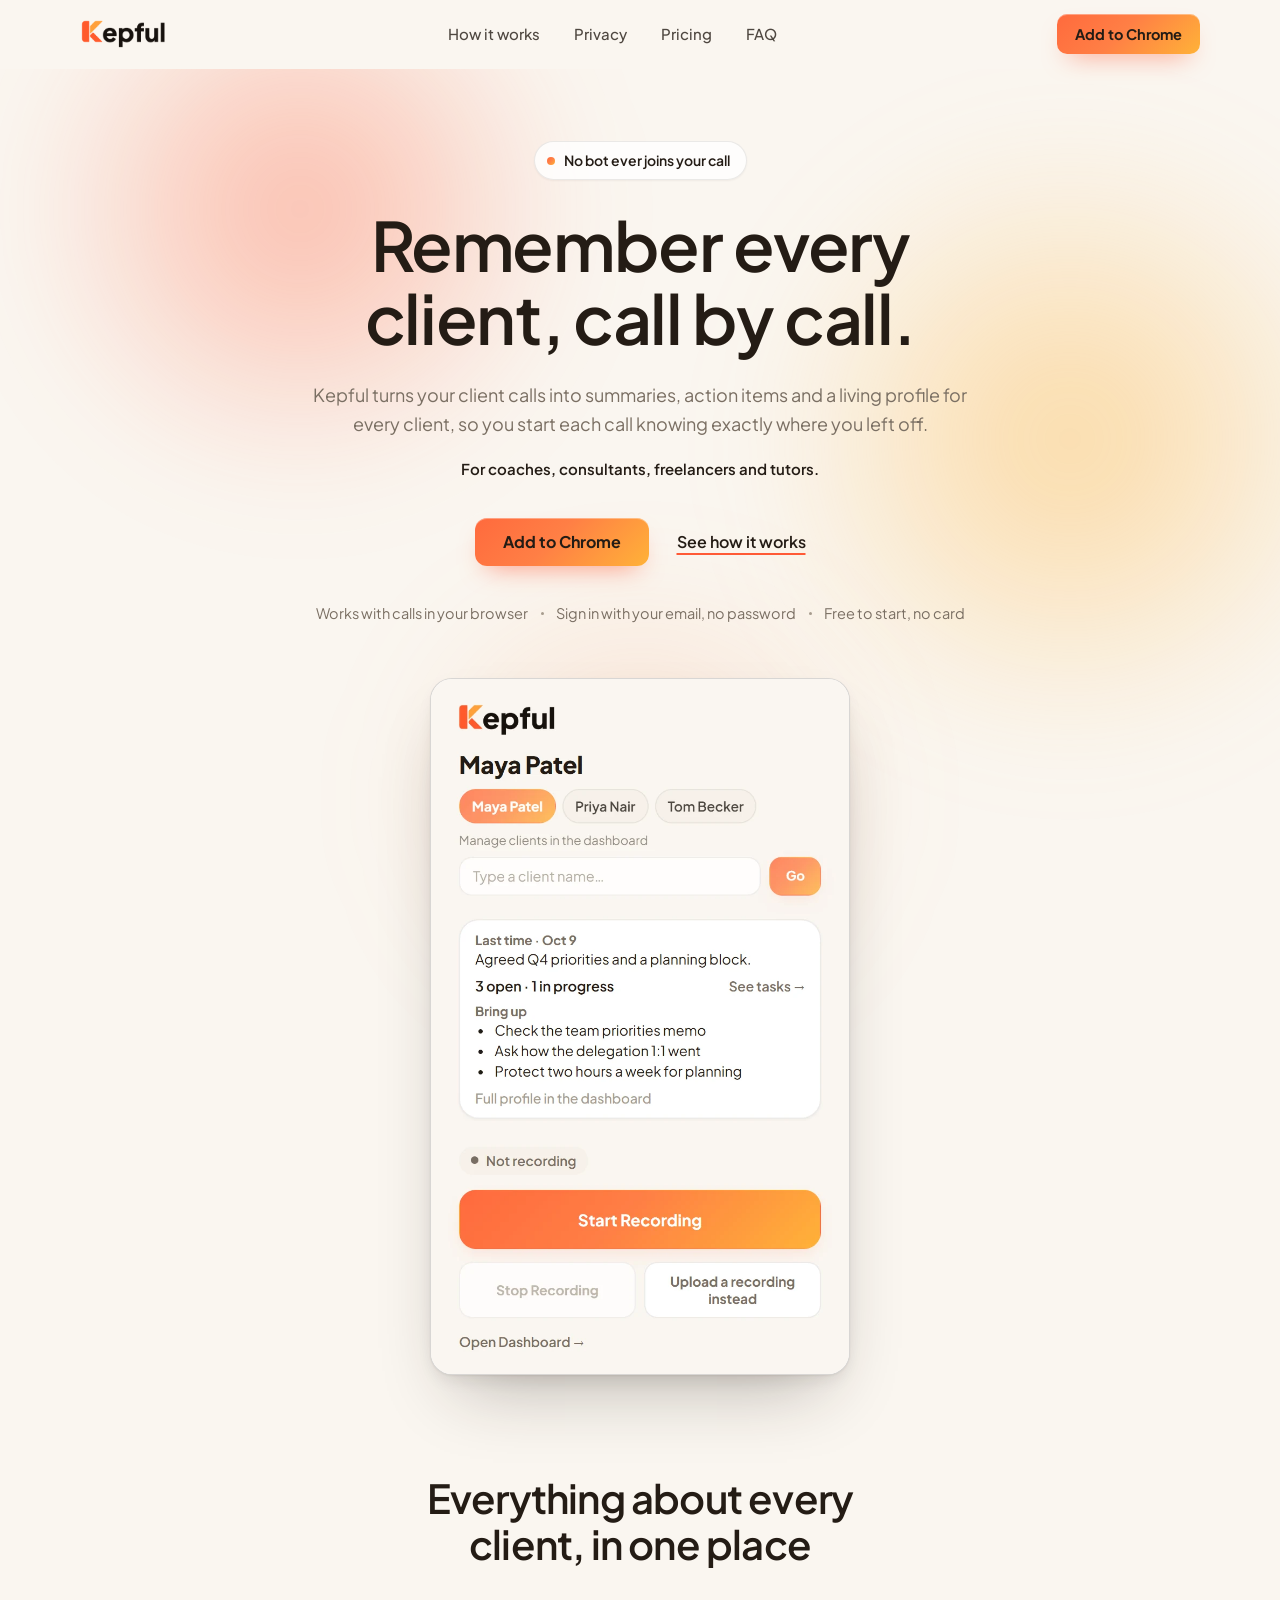
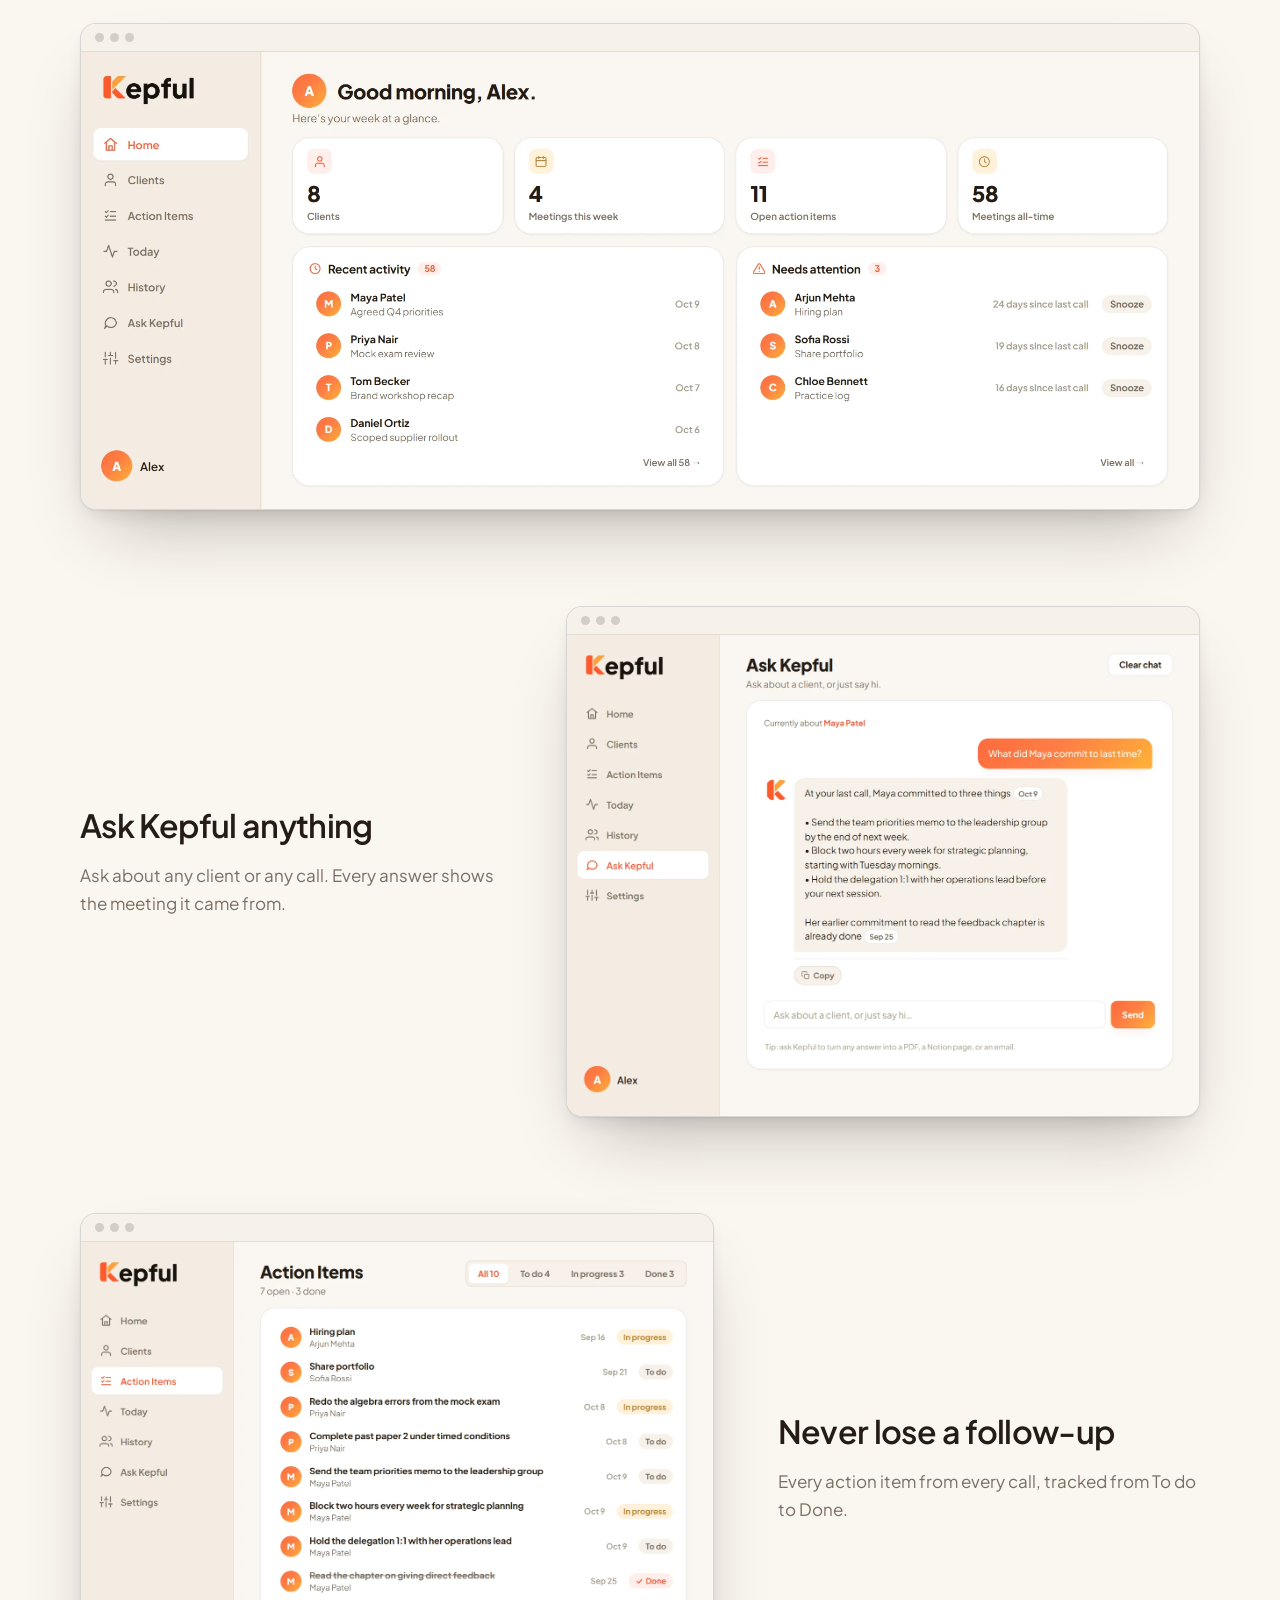
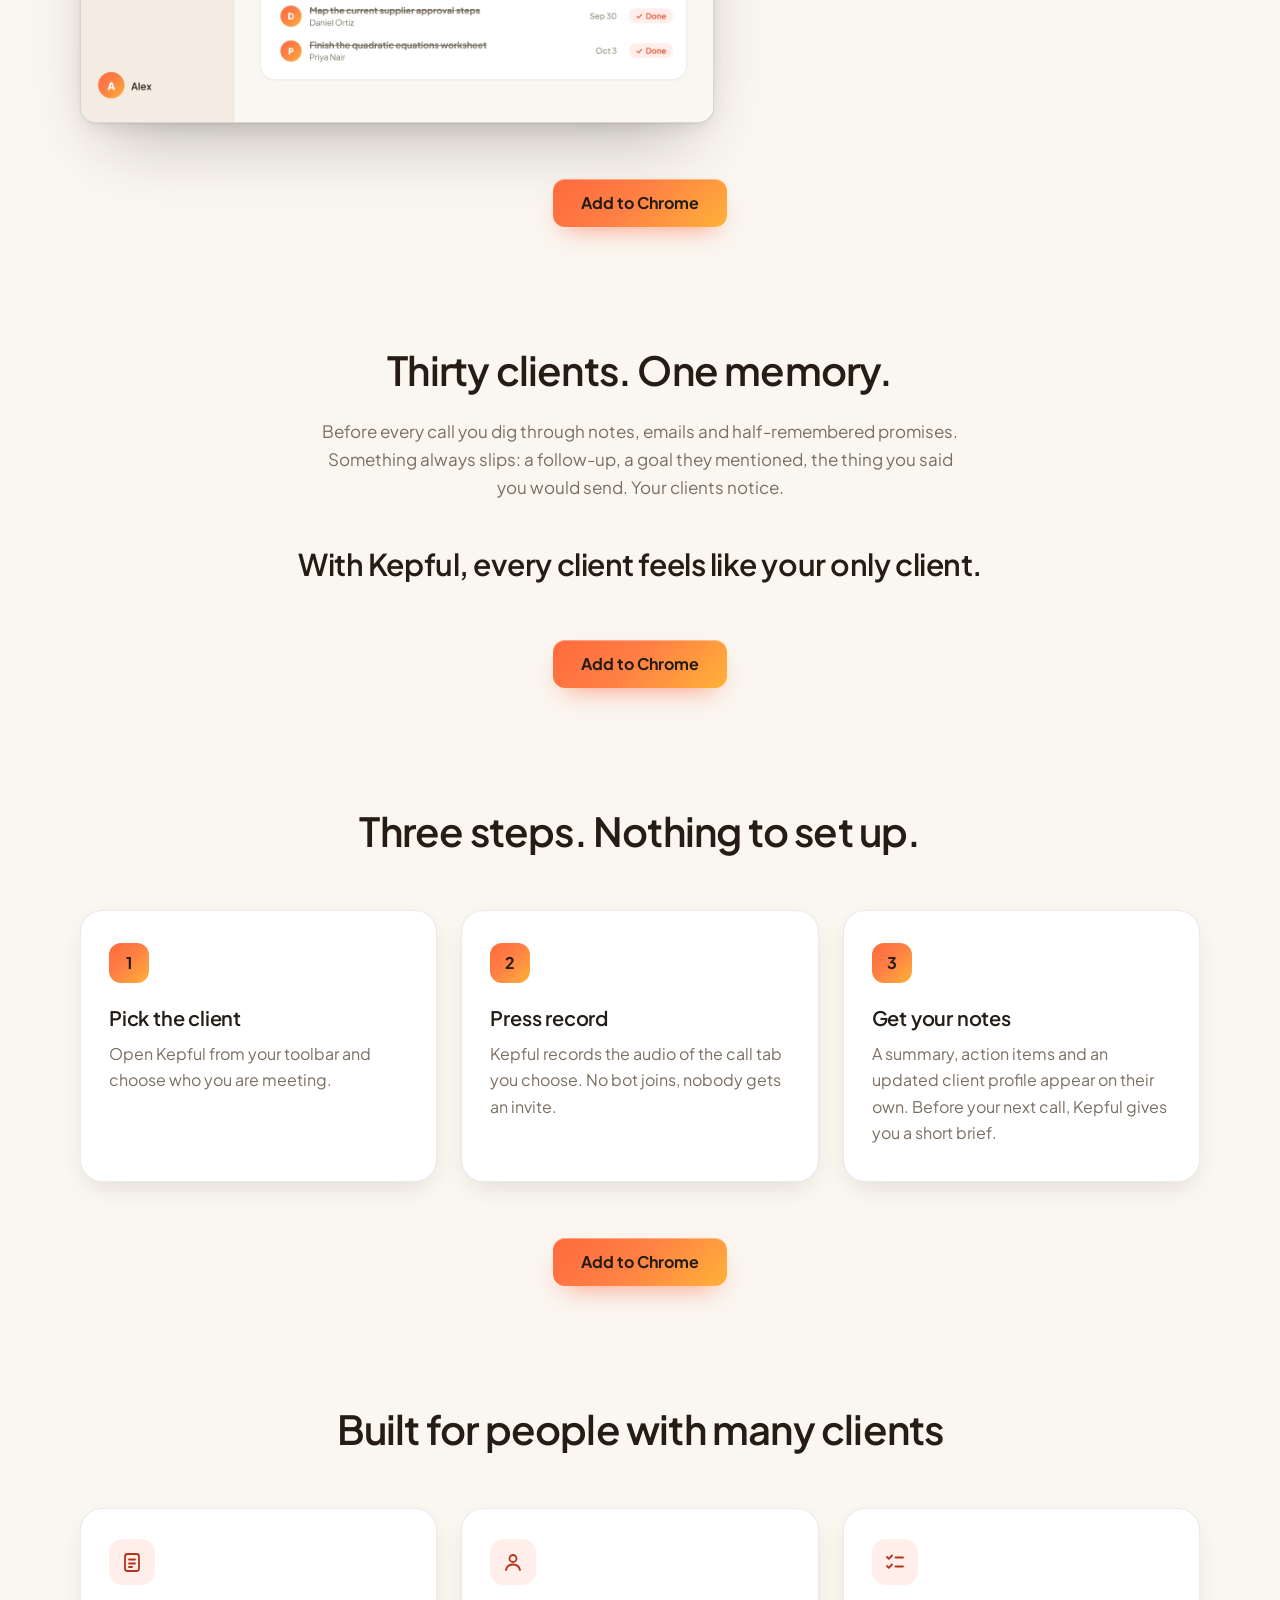
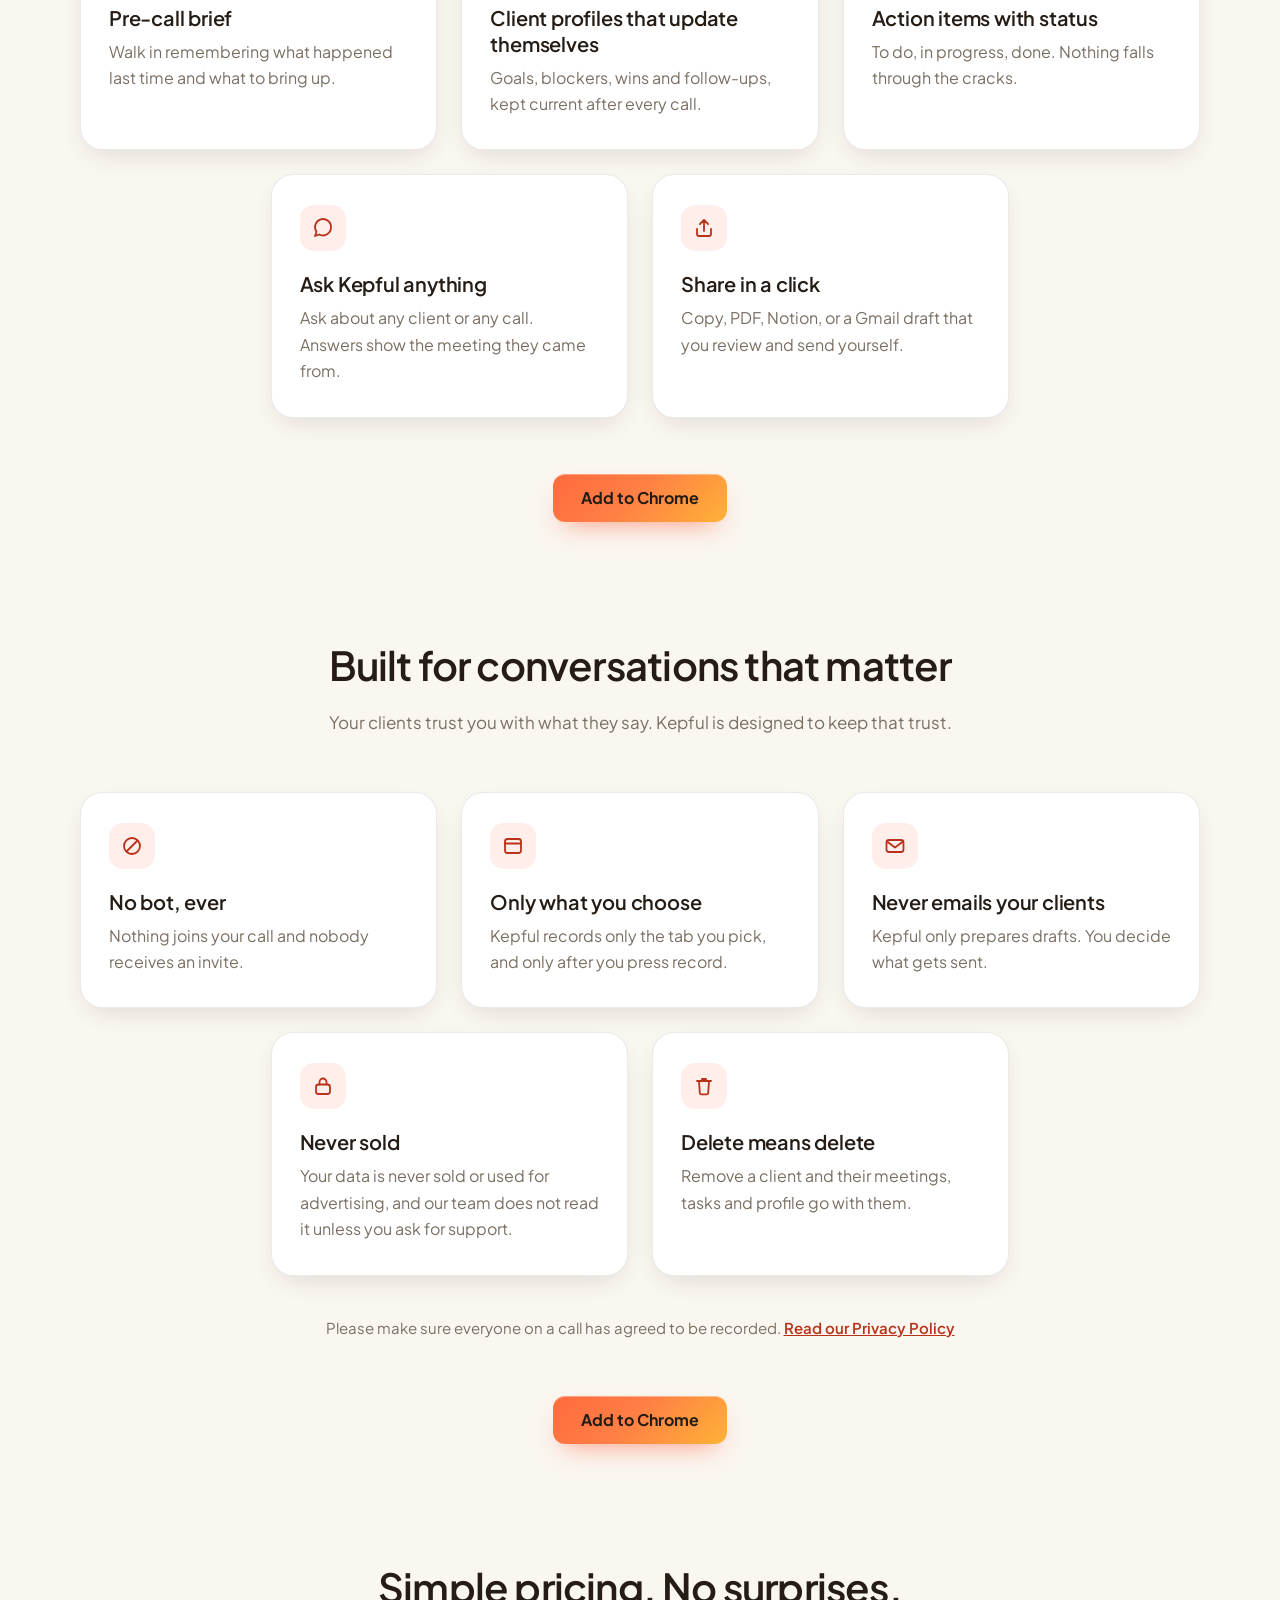
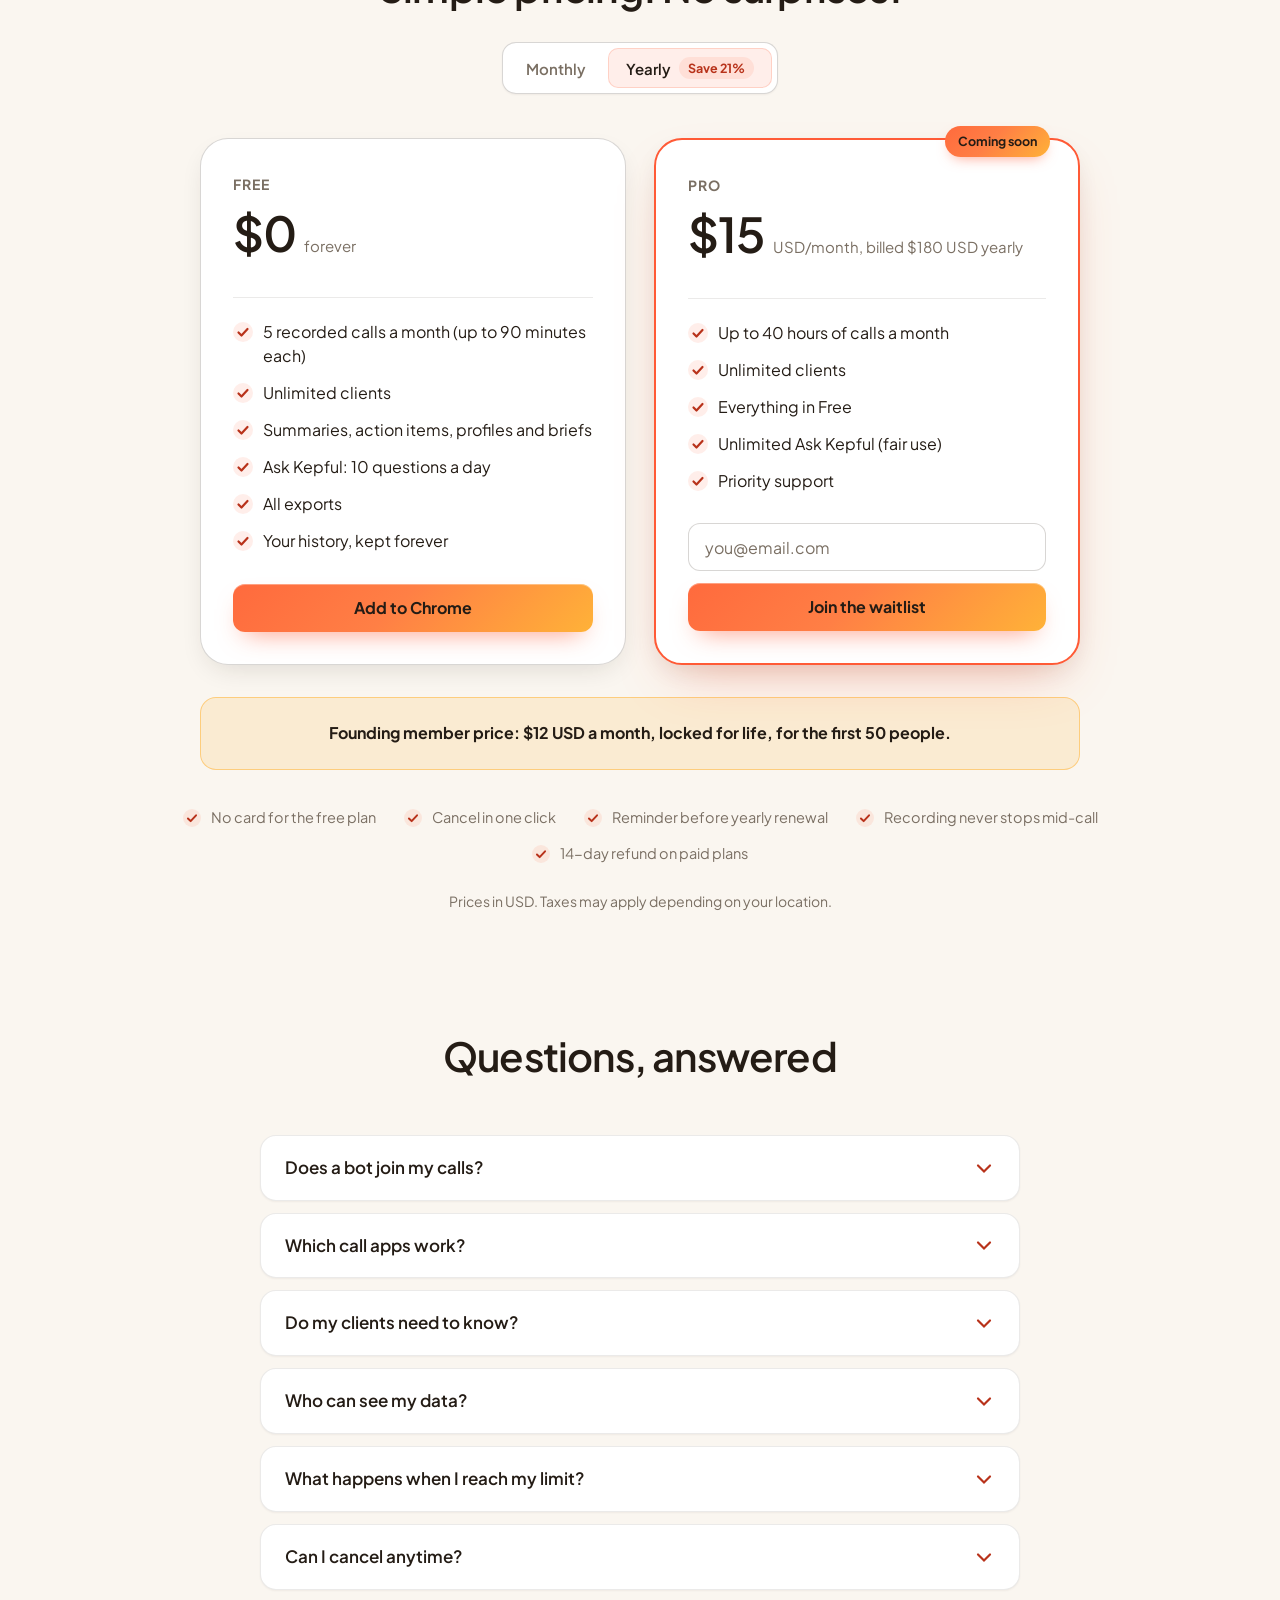
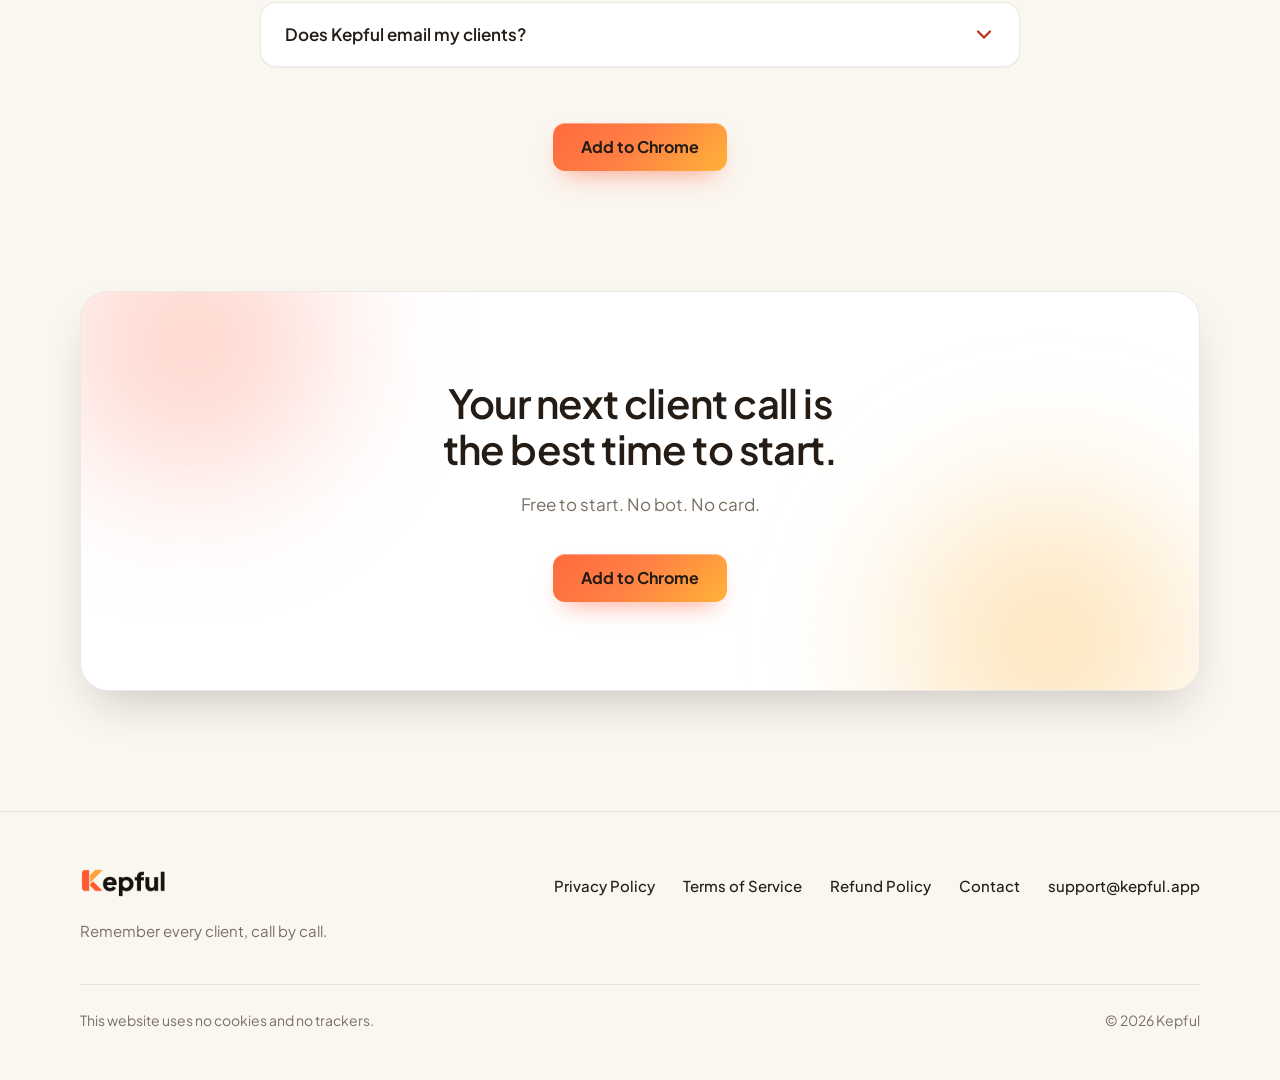
==== commit b547bbfa: "Update pricing to the final plans - Free: 5 recorded calls a month (up to 90 min each), Ask Kepful 1" ====
--- a/index.html
+++ b/index.html
@@ -5,7 +5,7 @@
 <meta name="viewport" content="width=device-width, initial-scale=1">
 <title>Kepful: remember every client, call by call</title>
 <meta name="description" content="Kepful is a Chrome extension that turns your client calls into summaries, action items and a living profile for every client. No bot ever joins your call.">
-<link rel="canonical" href="https://foliohq.github.io/">
+<link rel="canonical" href="https://kepful.app/">
 <meta name="theme-color" content="#FAF6F0">
 <link rel="icon" href="/favicon.ico?v=kepful" sizes="48x48">
 <link rel="icon" type="image/png" href="/assets/img/favicon-32.png?v=kepful" sizes="32x32">
@@ -14,15 +14,15 @@
 <meta property="og:site_name" content="Kepful">
 <meta property="og:title" content="Kepful: remember every client, call by call">
 <meta property="og:description" content="Kepful is a Chrome extension that turns your client calls into summaries, action items and a living profile for every client. No bot ever joins your call.">
-<meta property="og:url" content="https://foliohq.github.io/">
-<meta property="og:image" content="https://foliohq.github.io/assets/img/og.png?v=kepful">
+<meta property="og:url" content="https://kepful.app/">
+<meta property="og:image" content="https://kepful.app/assets/img/og.png?v=kepful">
 <meta property="og:image:width" content="1200">
 <meta property="og:image:height" content="630">
 <meta property="og:image:alt" content="Kepful: remember every client, call by call, with the pre-call brief shown in the Kepful popup.">
 <meta name="twitter:card" content="summary_large_image">
 <meta name="twitter:title" content="Kepful: remember every client, call by call">
 <meta name="twitter:description" content="Kepful is a Chrome extension that turns your client calls into summaries, action items and a living profile for every client. No bot ever joins your call.">
-<meta name="twitter:image" content="https://foliohq.github.io/assets/img/og.png?v=kepful">
+<meta name="twitter:image" content="https://kepful.app/assets/img/og.png?v=kepful">
 <link rel="preload" href="/assets/fonts/plus-jakarta-sans-latin.woff2" as="font" type="font/woff2" crossorigin>
 <link rel="stylesheet" href="/assets/site.css">
 <script>document.documentElement.classList.add("js")</script>
@@ -128,27 +128,26 @@
 <section class="section" id="pricing" aria-labelledby="pricing-title">
   <div class="wrap">
     <div class="section-head reveal"><h2 id="pricing-title">Simple pricing. No surprises.</h2></div>
-    <div class="toggle reveal"><div class="toggle-in" role="group" aria-label="Billing period"><button type="button" data-billing="monthly" aria-pressed="false">Monthly</button><button type="button" data-billing="yearly" aria-pressed="true">Yearly <span class="save">Save 33%</span></button></div></div>
+    <div class="toggle reveal"><div class="toggle-in" role="group" aria-label="Billing period"><button type="button" data-billing="monthly" aria-pressed="false">Monthly</button><button type="button" data-billing="yearly" aria-pressed="true">Yearly <span class="save">Save 21%</span></button></div></div>
     <div class="plans">
       <article class="plan reveal" aria-labelledby="plan-free">
         <h3 class="tag" id="plan-free">FREE</h3>
         <div class="price"><b>$0</b><span>forever</span></div>
         <ul>
-          <li>5 recorded calls a day</li>
+          <li>5 recorded calls a month (up to 90 minutes each)</li>
           <li>Unlimited clients</li>
           <li>Summaries, action items, profiles and briefs</li>
-          <li>Ask Kepful: up to 50 questions a day</li>
+          <li>Ask Kepful: 10 questions a day</li>
           <li>All exports</li>
           <li>Your history, kept forever</li>
         </ul>
         <a class="btn btn-block" data-cta href="https://chromewebstore.google.com/detail/ikcoodldjhpklnhbcfnecjpakoodkipl" target="_blank" rel="noopener">Add to Chrome</a>
-        <p class="price-note">Launch limits. These may change when Pro launches.</p>
       </article>
       <article class="plan pro reveal" aria-labelledby="plan-pro">
         <span class="pill-pop">Coming soon</span>
         <h3 class="tag" id="plan-pro">PRO</h3>
-        <div class="price" data-show="monthly" hidden><b>$18</b><span>USD/month</span></div>
-        <div class="price" data-show="yearly"><b>$12</b><span>USD/month, billed $144 USD yearly</span></div>
+        <div class="price" data-show="monthly" hidden><b>$19</b><span>USD/month</span></div>
+        <div class="price" data-show="yearly"><b>$15</b><span>USD/month, billed $180 USD yearly</span></div>
         <ul>
           <li>Up to 40 hours of calls a month</li>
           <li>Unlimited clients</li>
@@ -165,7 +164,7 @@
         </form>
       </article>
     </div>
-    <p class="founding reveal"><strong>Founding member price: $9 USD a month, locked for life, for the first 100 people on the Pro waitlist.</strong></p>
+    <p class="founding reveal"><strong>Founding member price: $12 USD a month, locked for life, for the first 50 people.</strong></p>
     <ul class="promises reveal"><li>No card for the free plan</li><li>Cancel in one click</li><li>Reminder before yearly renewal</li><li>Recording never stops mid-call</li><li>14-day refund on paid plans</li></ul>
     <p class="price-note reveal">Prices in USD. Taxes may apply depending on your location.</p>
   </div>
@@ -179,7 +178,7 @@
       <details><summary>Which call apps work?</summary><p>Any call that runs in a Chrome tab, such as Google Meet, Zoom or Microsoft Teams in the browser. If a call happened in a desktop app, you can upload the recording instead.</p></details>
       <details><summary>Do my clients need to know?</summary><p>Yes. Always ask everyone on the call for permission before recording. Kepful reminds you, and laws on recording differ by place.</p></details>
       <details><summary>Who can see my data?</summary><p>Only you. It is stored under your account, never sold, never used for advertising, and our team does not read it unless you ask for support.</p></details>
-      <details><summary>What happens when I reach my limit?</summary><p>Your call always records to the end, but notes and summaries for new calls wait until your daily limit resets at 00:00 UTC (5:30 AM India time). To be safe, download the recording right after you stop, or keep Chrome open and retry after the reset.</p></details>
+      <details><summary>What happens when I reach my limit?</summary><p>Your call always records to the end, but notes and summaries for new calls wait until your limit resets. Free plan calls reset monthly, and Ask Kepful&rsquo;s daily limit resets at 00:00 UTC (5:30 AM India time). To be safe, download the recording right after you stop, or keep Chrome open and retry after the reset.</p></details>
       <details><summary>Can I cancel anytime?</summary><p>Yes, in one click. Your notes and history stay yours, on any plan.</p></details>
       <details><summary>Does Kepful email my clients?</summary><p>Never. It can prepare a Gmail draft, but you review it and send it yourself.</p></details>
     </div>
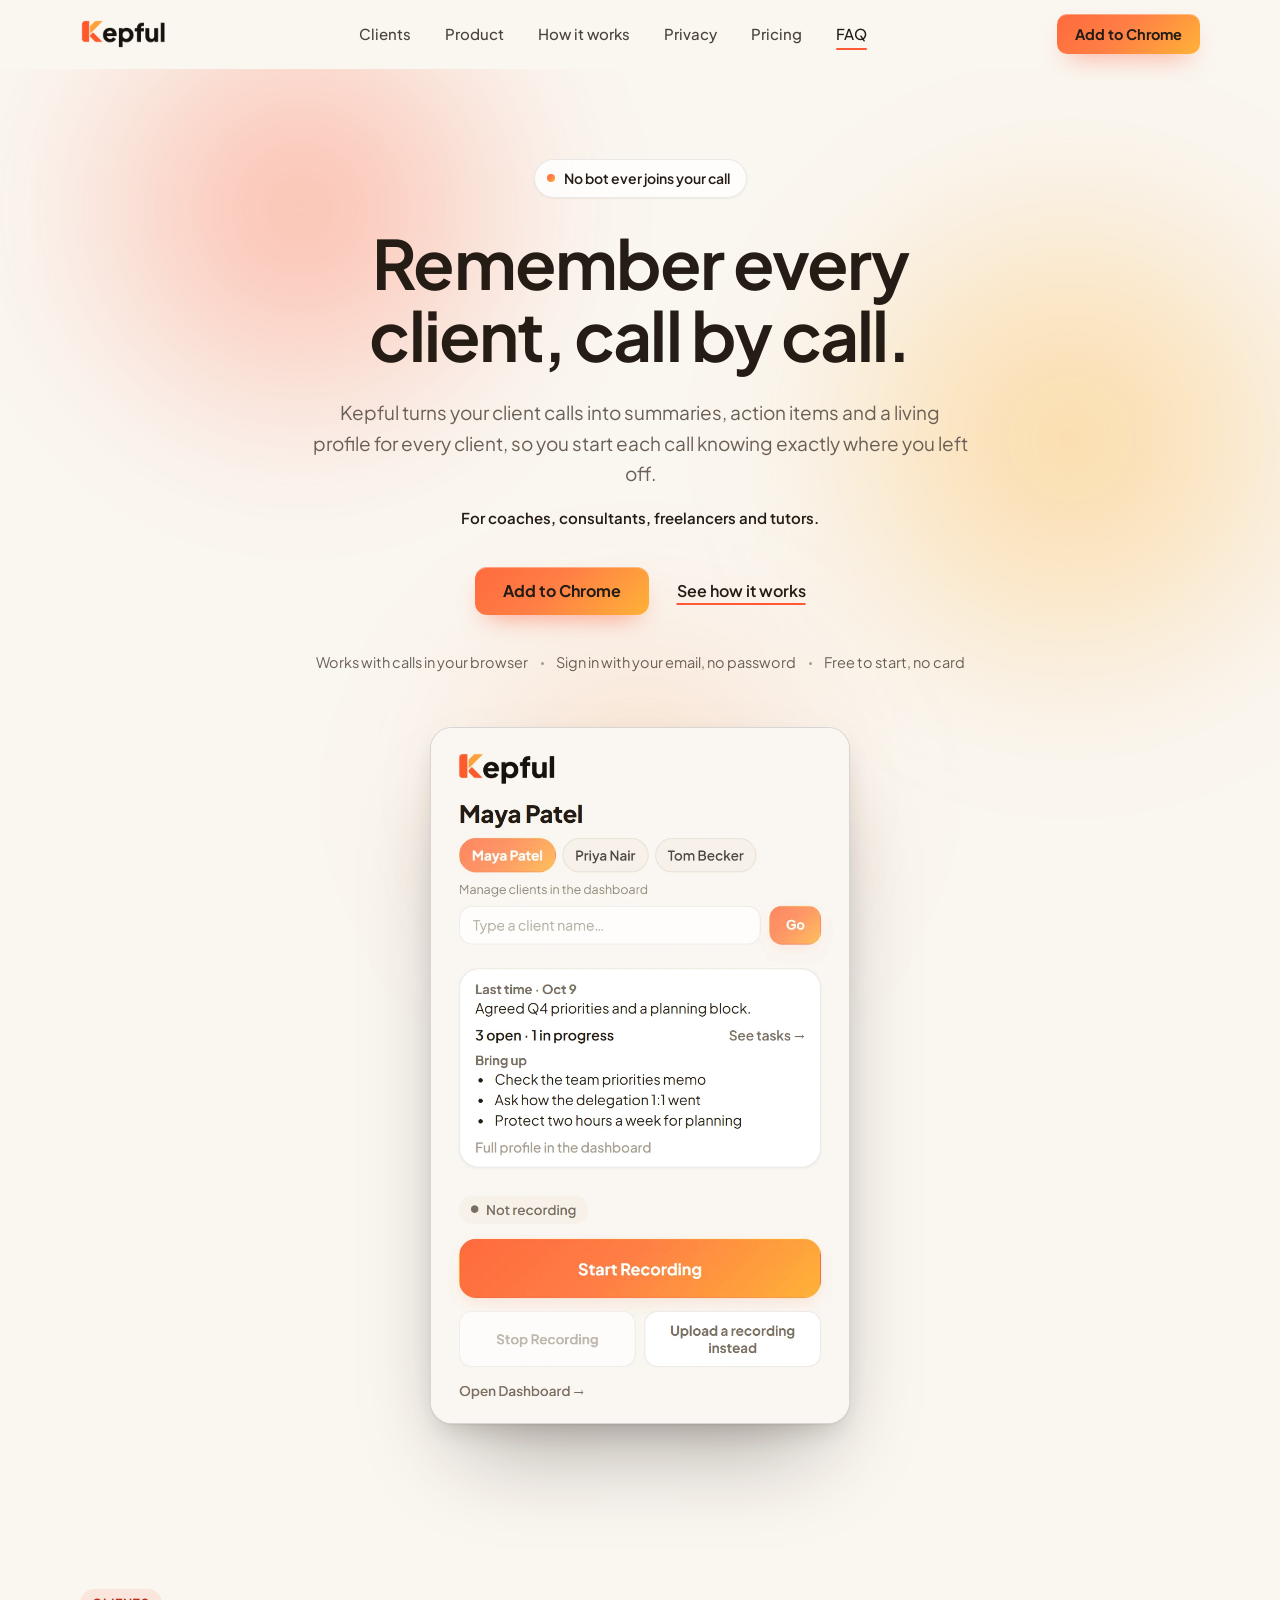
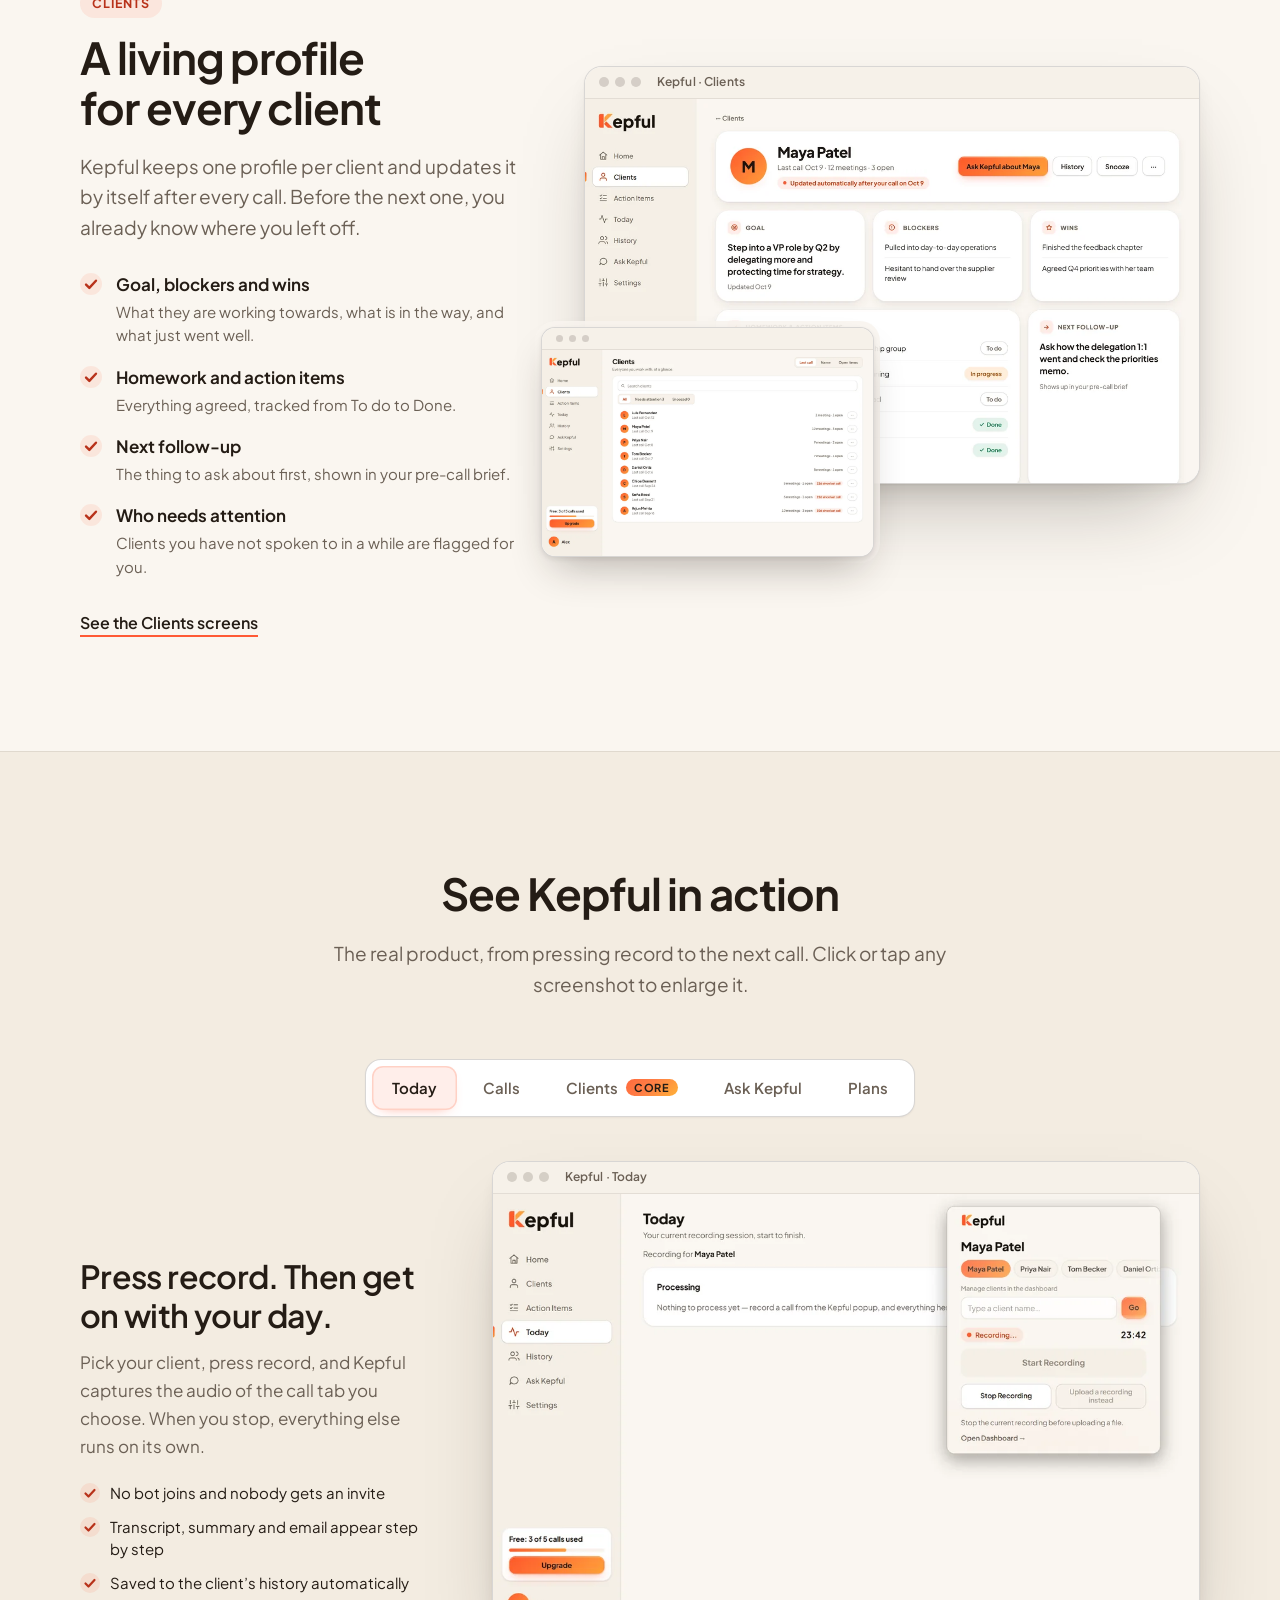
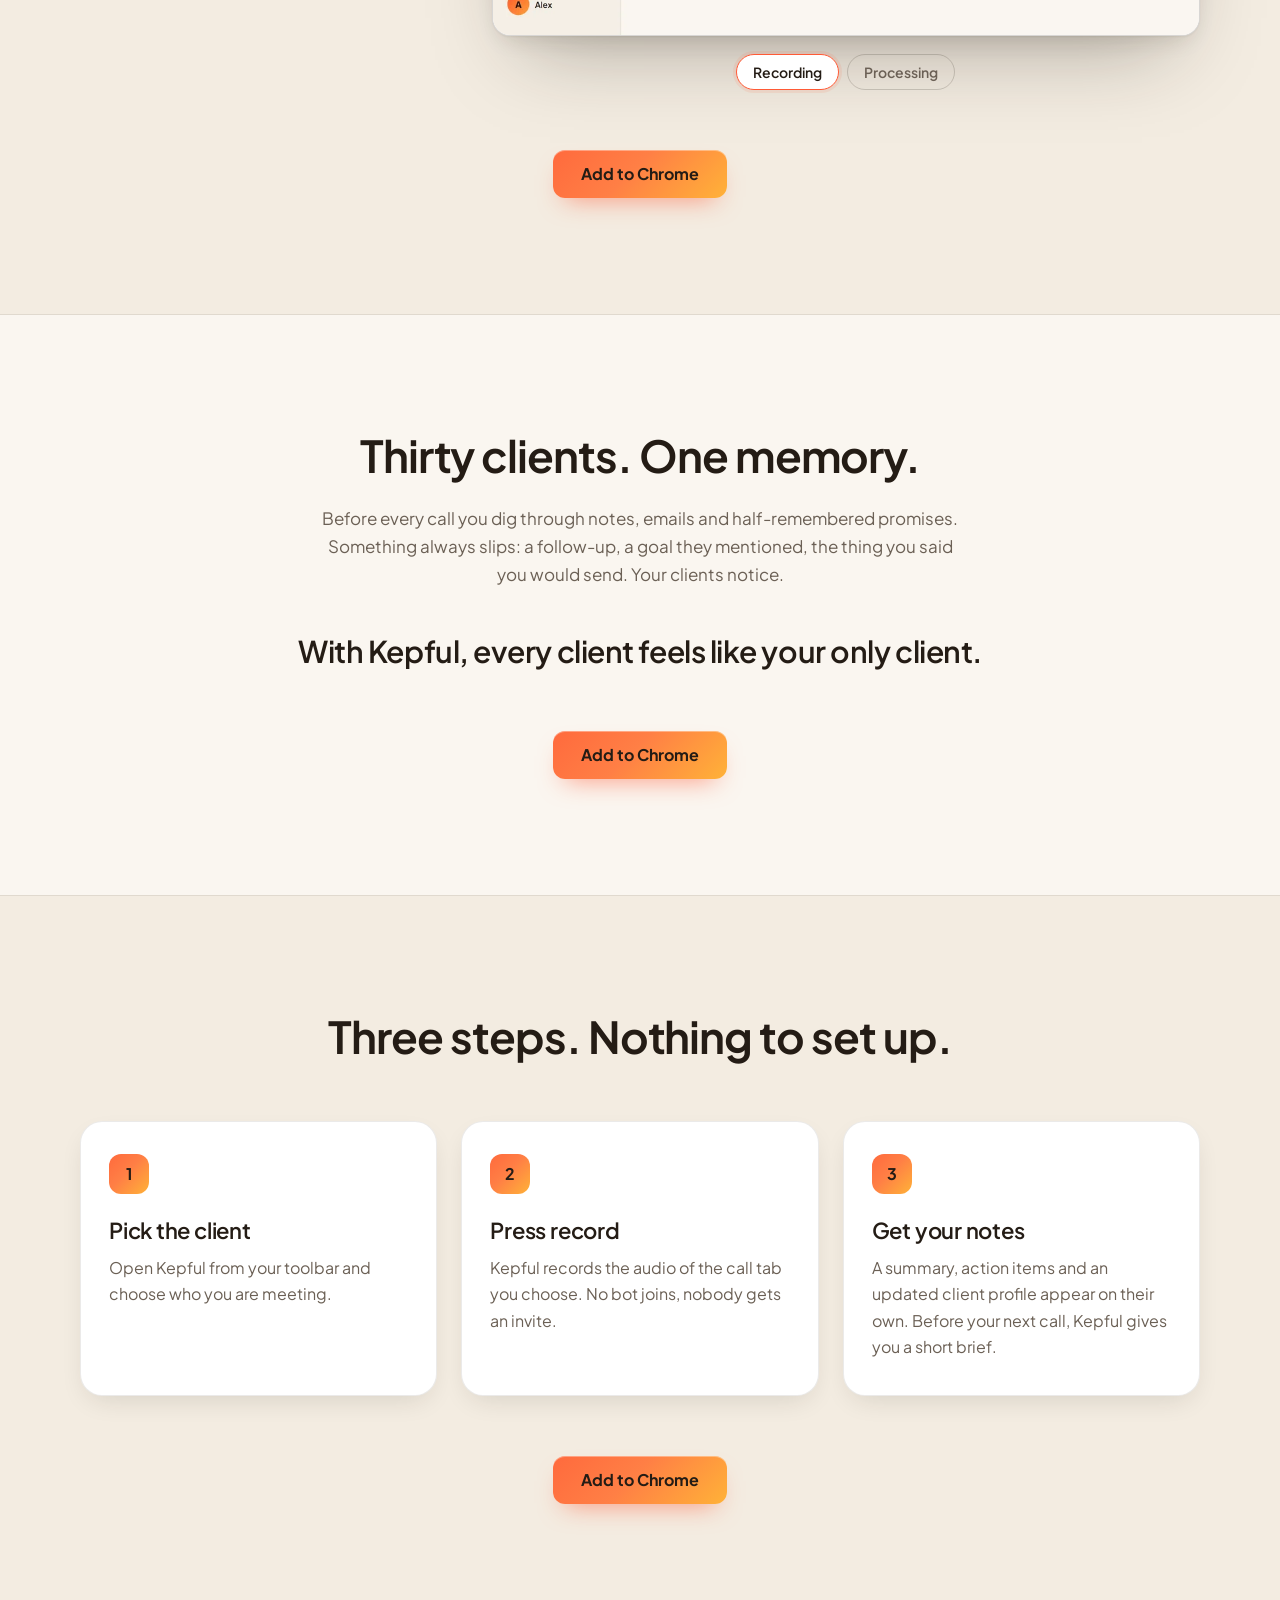
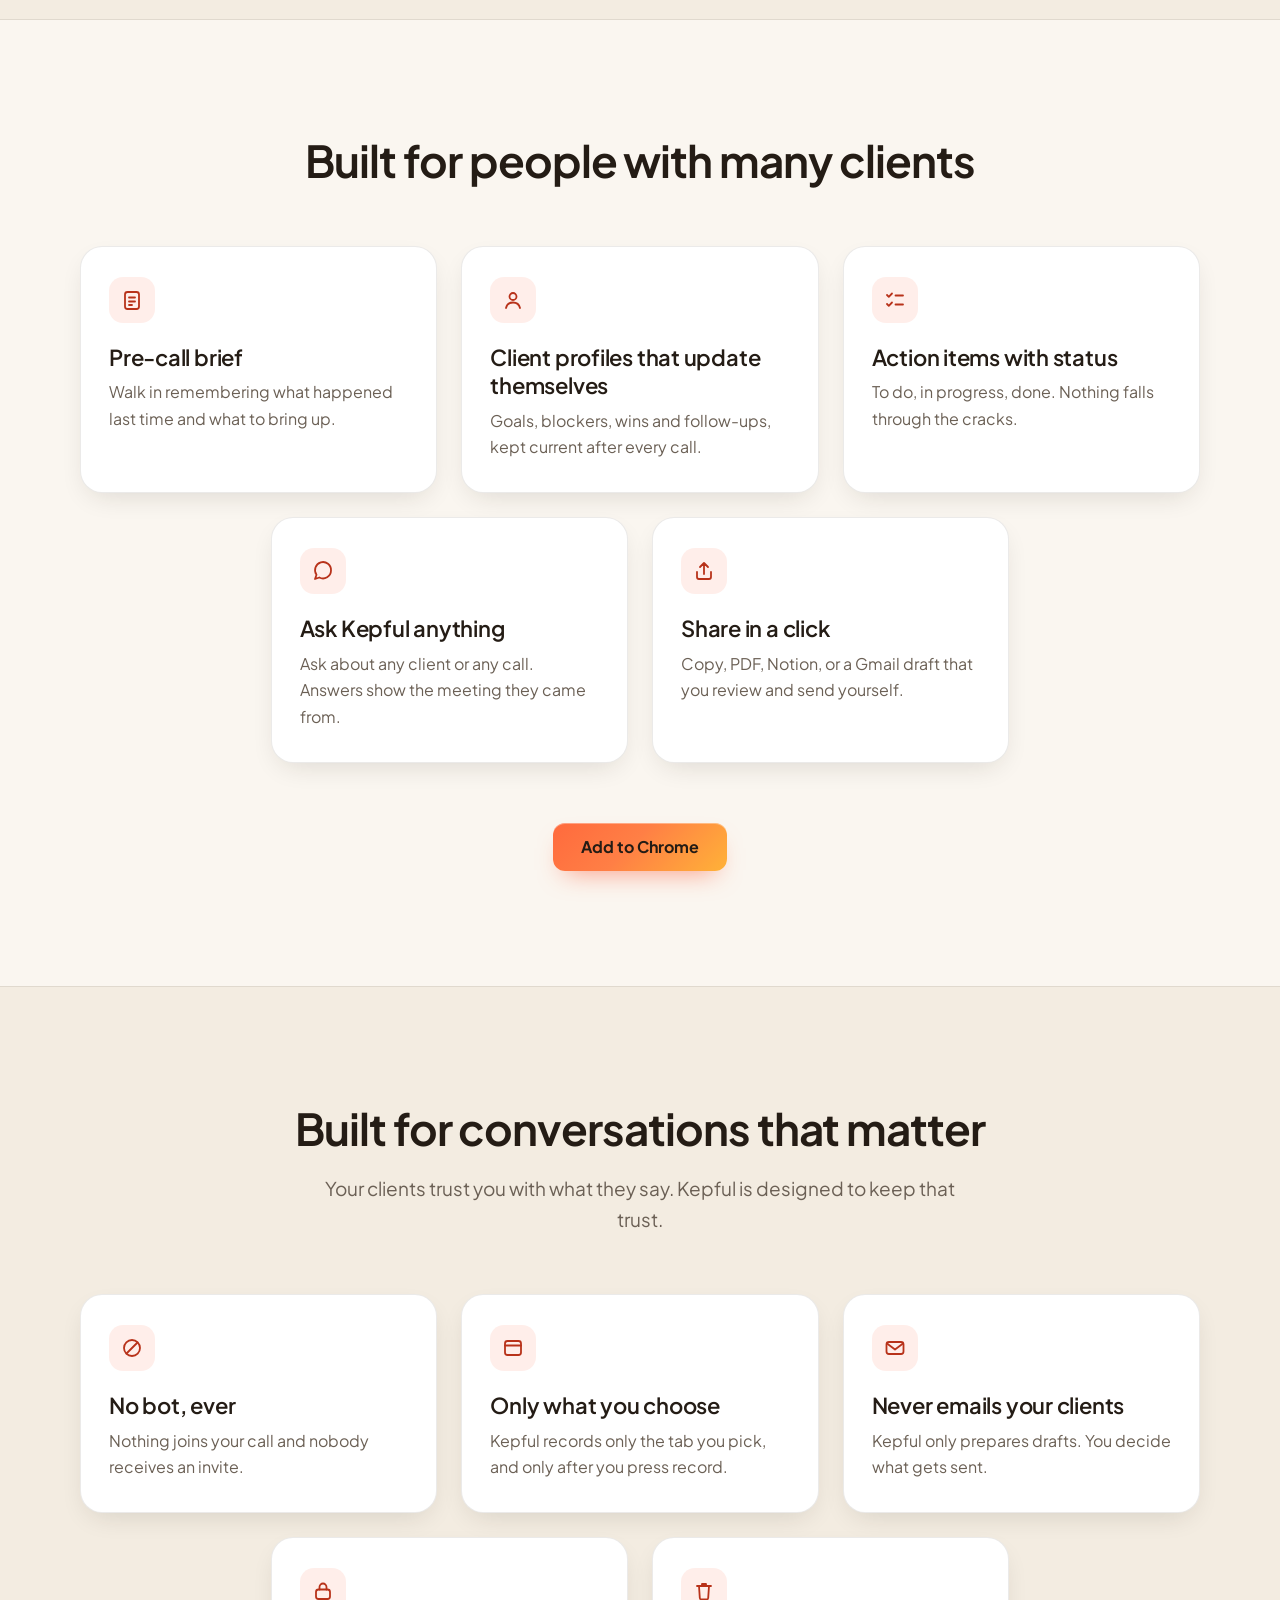
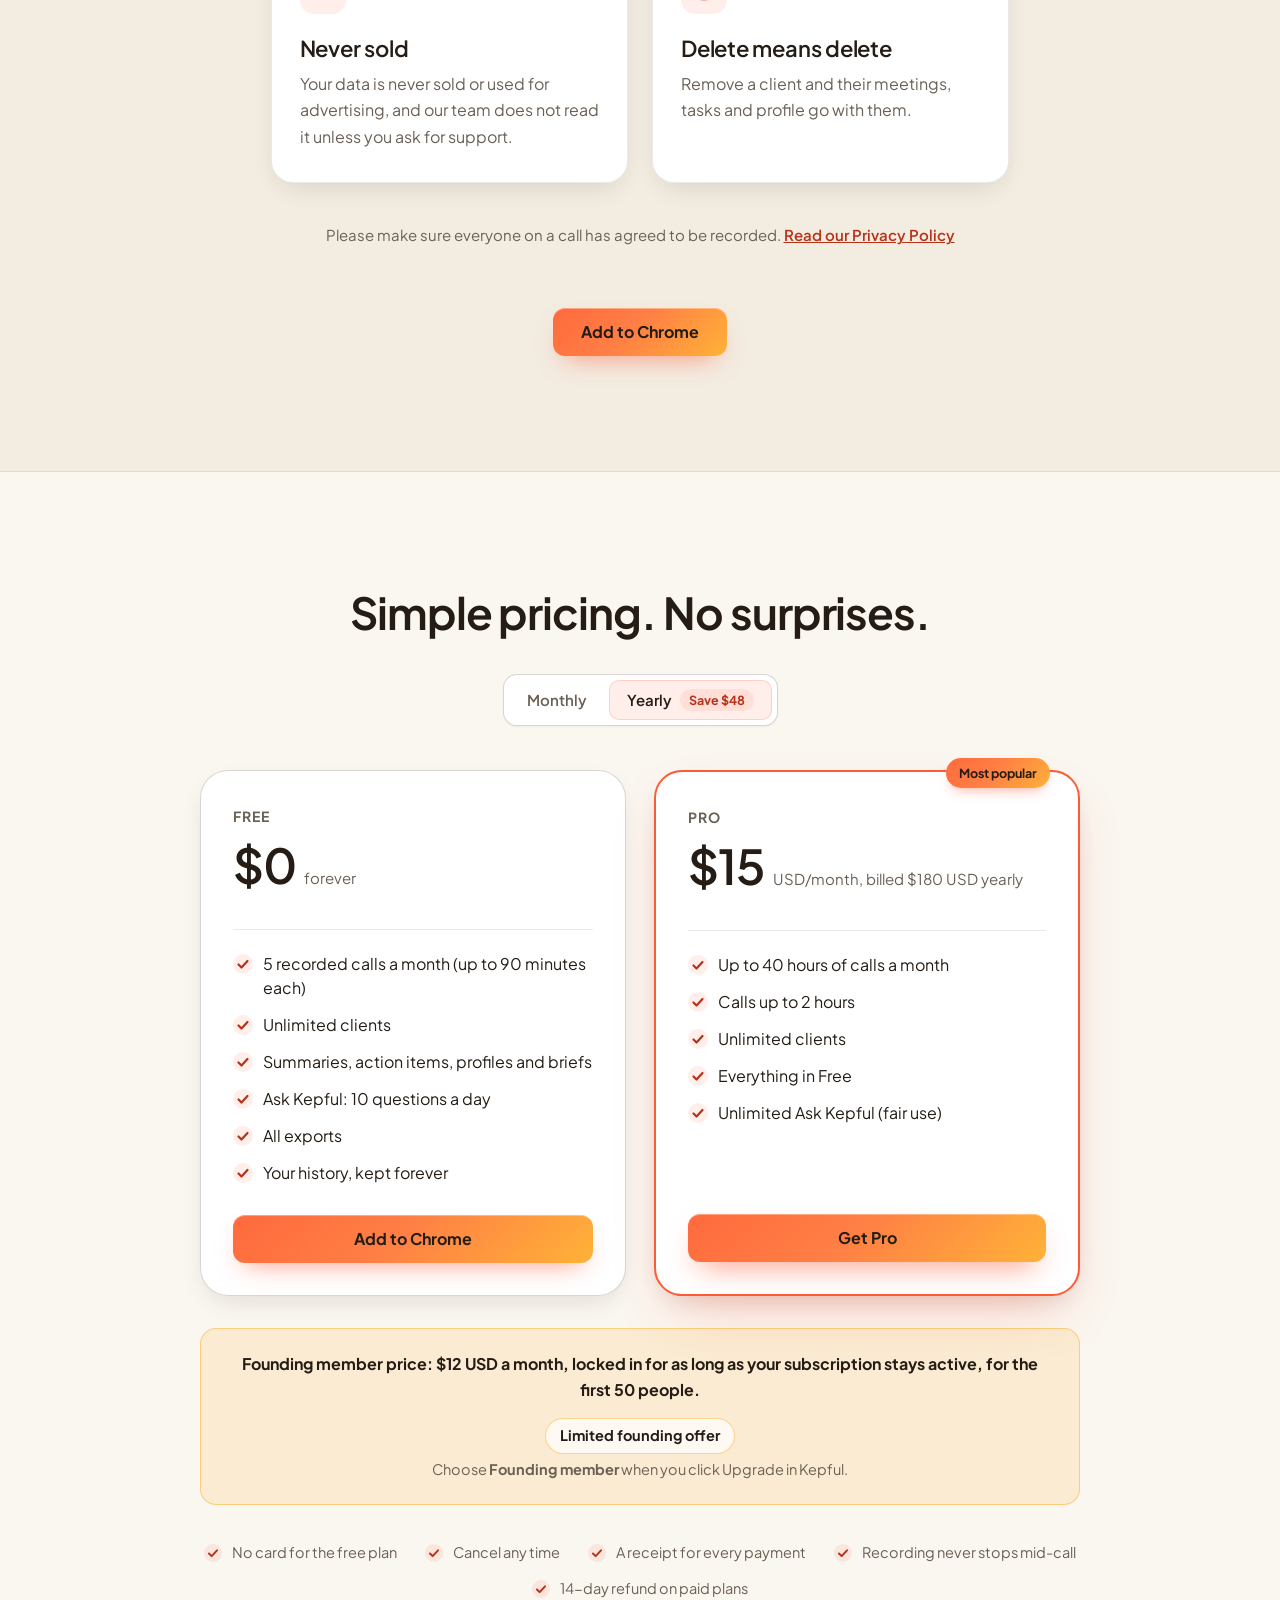
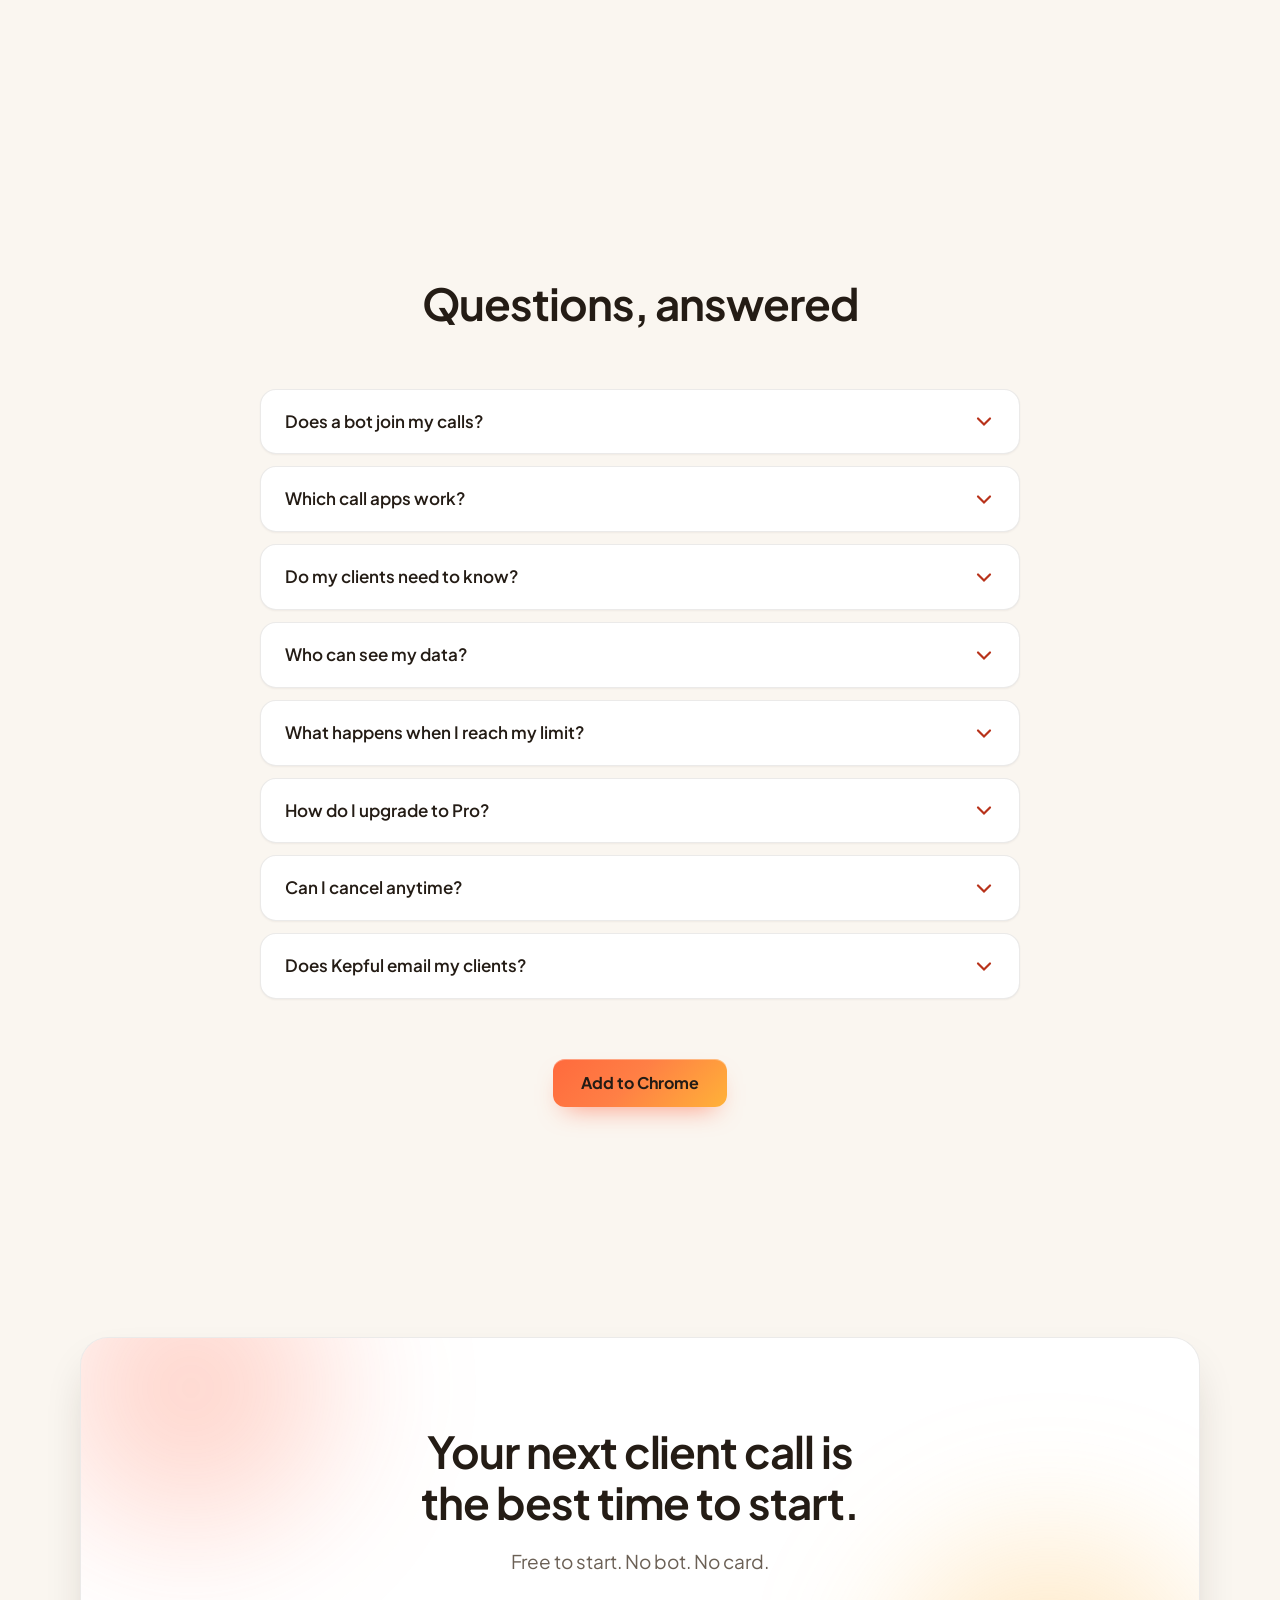
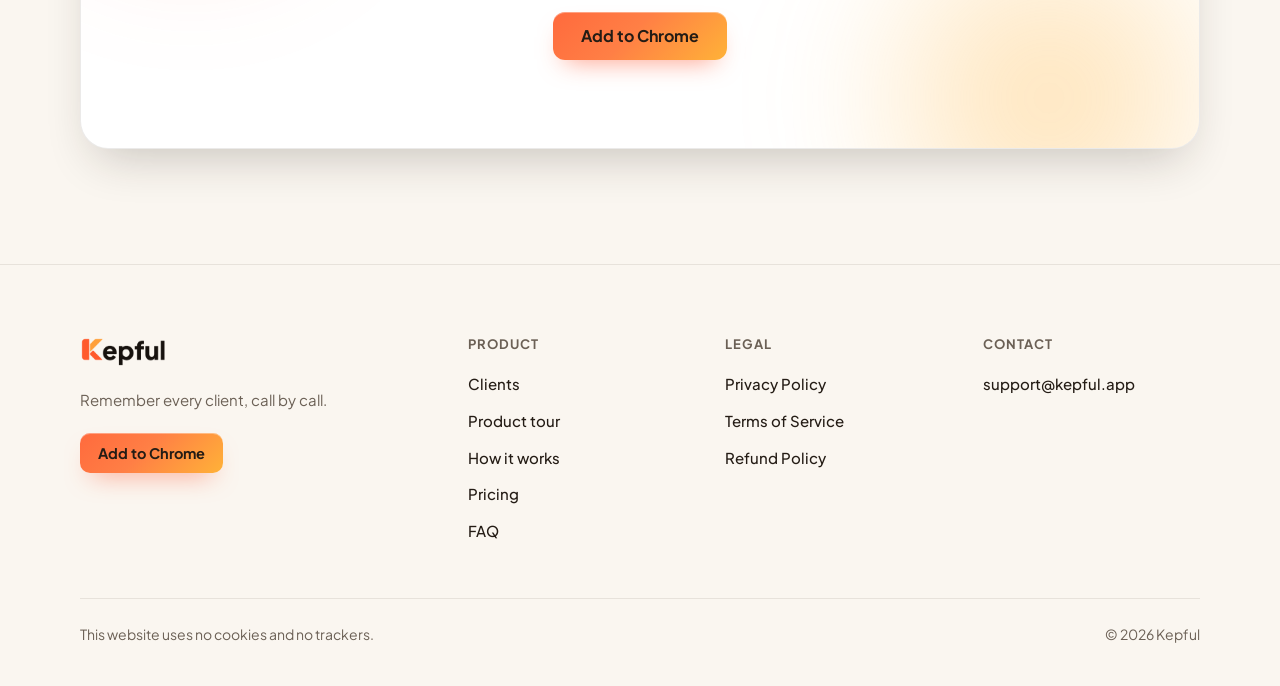
==== commit 10a046ad: "Website: accurate renewal/cancel/refund wording, new Clients and Product showcase sections, Paddle u" ====
--- a/index.html
+++ b/index.html
@@ -15,31 +15,33 @@
 <meta property="og:title" content="Kepful: remember every client, call by call">
 <meta property="og:description" content="Kepful is a Chrome extension that turns your client calls into summaries, action items and a living profile for every client. No bot ever joins your call.">
 <meta property="og:url" content="https://kepful.app/">
-<meta property="og:image" content="https://kepful.app/assets/img/og.png?v=kepful">
+<meta property="og:image" content="https://kepful.app/assets/img/og.png?v=2">
 <meta property="og:image:width" content="1200">
 <meta property="og:image:height" content="630">
-<meta property="og:image:alt" content="Kepful: remember every client, call by call, with the pre-call brief shown in the Kepful popup.">
+<meta property="og:image:alt" content="Kepful: remember every client, call by call, with a Kepful client profile for Maya Patel showing her goal, blockers, wins and action items.">
 <meta name="twitter:card" content="summary_large_image">
 <meta name="twitter:title" content="Kepful: remember every client, call by call">
 <meta name="twitter:description" content="Kepful is a Chrome extension that turns your client calls into summaries, action items and a living profile for every client. No bot ever joins your call.">
-<meta name="twitter:image" content="https://kepful.app/assets/img/og.png?v=kepful">
+<meta name="twitter:image" content="https://kepful.app/assets/img/og.png?v=2">
+<script type="application/ld+json">{"@context":"https://schema.org","@type":"SoftwareApplication","name":"Kepful","applicationCategory":"BusinessApplication","operatingSystem":"Chrome","description":"Kepful is a Chrome extension that turns client calls into summaries, action items and a living profile for every client. No bot ever joins your call.","url":"https://kepful.app/","image":"https://kepful.app/assets/img/og.png?v=2","offers":[{"@type":"Offer","name":"Free","price":"0","priceCurrency":"USD"},{"@type":"Offer","name":"Pro (yearly, per month)","price":"15","priceCurrency":"USD"}]}</script>
 <link rel="preload" href="/assets/fonts/plus-jakarta-sans-latin.woff2" as="font" type="font/woff2" crossorigin>
 <link rel="stylesheet" href="/assets/site.css">
 <script>document.documentElement.classList.add("js")</script>
 <script src="/assets/site.js" defer></script>
+<script src="/assets/gallery.js" defer></script>
 </head>
 <body>
 <a class="skip" href="#main">Skip to content</a>
 <header class="nav">
   <div class="wrap nav-in">
     <a class="brand" href="/" aria-label="Kepful home"><img class="word" src="/assets/img/wordmark.png" width="88" height="30" alt="Kepful"></a>
-    <nav class="nav-links" aria-label="Primary"><a href="#how-it-works">How it works</a><a href="#privacy">Privacy</a><a href="#pricing">Pricing</a><a href="#faq">FAQ</a></nav>
+    <nav class="nav-links" aria-label="Primary"><a href="/#clients">Clients</a><a href="/#product">Product</a><a href="/#how-it-works">How it works</a><a href="/#privacy">Privacy</a><a href="/#pricing">Pricing</a><a href="/#faq">FAQ</a></nav>
     <div class="nav-right">
       <a class="btn btn-sm" data-cta href="https://chromewebstore.google.com/detail/ikcoodldjhpklnhbcfnecjpakoodkipl" target="_blank" rel="noopener">Add to Chrome</a>
-      <button class="menu-btn" id="menuBtn" type="button" aria-expanded="false" aria-controls="mobileMenu" aria-label="Menu"><svg viewBox="0 0 24 24" fill="none" stroke="currentColor" stroke-width="1.8" stroke-linecap="round" stroke-linejoin="round" aria-hidden="true"><path d="M4 7h16M4 12h16M4 17h16"/></svg></button>
-    </div>
-  </div>
-  <nav class="mobile-menu" id="mobileMenu" aria-label="Menu" hidden><a href="#how-it-works">How it works</a><a href="#privacy">Privacy</a><a href="#pricing">Pricing</a><a href="#faq">FAQ</a></nav>
+      <button class="menu-btn" id="menuBtn" type="button" aria-expanded="false" aria-controls="mobileMenu" aria-label="Menu"><svg class="i-open" viewBox="0 0 24 24" fill="none" stroke="currentColor" stroke-width="1.8" stroke-linecap="round" stroke-linejoin="round" aria-hidden="true"><path d="M4 7h16M4 12h16M4 17h16"/></svg><svg class="i-close" viewBox="0 0 24 24" fill="none" stroke="currentColor" stroke-width="1.8" stroke-linecap="round" stroke-linejoin="round" aria-hidden="true"><path d="M6 6l12 12M18 6L6 18"/></svg></button>
+    </div>
+  </div>
+  <nav class="mobile-menu" id="mobileMenu" aria-label="Menu" hidden><a href="/#clients">Clients</a><a href="/#product">Product</a><a href="/#how-it-works">How it works</a><a href="/#privacy">Privacy</a><a href="/#pricing">Pricing</a><a href="/#faq">FAQ</a><a class="btn" data-cta href="https://chromewebstore.google.com/detail/ikcoodldjhpklnhbcfnecjpakoodkipl" target="_blank" rel="noopener">Add to Chrome</a></nav>
 </header>
 <main id="main">
 
@@ -59,21 +61,138 @@
   </div>
 </section>
 
-<section class="section" aria-labelledby="see-title">
-  <div class="wrap">
-    <div class="section-head reveal"><h2 id="see-title">Everything about every client, in one place</h2></div>
-    <div class="shots-main reveal"><div class="frame"><div class="bar" aria-hidden="true"><i></i><i></i><i></i></div><picture><source media="(max-width: 759px)" srcset="/assets/img/home-m.webp" type="image/webp" width="800" height="1204"><source media="(max-width: 759px)" srcset="/assets/img/home-m.png" width="800" height="1204"><source srcset="/assets/img/home.webp" type="image/webp"><img src="/assets/img/home.png" width="2000" height="819" alt="The Kepful dashboard home: eight clients, four meetings this week, eleven open action items, with recent activity and the clients who need attention." loading="lazy" decoding="async"></picture></div></div>
-    <div class="feature-row reveal">
-      <div class="fr-text"><h3>Ask Kepful anything</h3><p>Ask about any client or any call. Every answer shows the meeting it came from.</p></div>
-      <div class="fr-img"><div class="frame"><div class="bar" aria-hidden="true"><i></i><i></i><i></i></div><picture><source media="(max-width: 759px)" srcset="/assets/img/ask-m.webp" type="image/webp" width="800" height="1200"><source media="(max-width: 759px)" srcset="/assets/img/ask-m.png" width="800" height="1200"><source srcset="/assets/img/ask.webp" type="image/webp"><img src="/assets/img/ask.png" width="1440" height="1095" alt="Ask Kepful answering what Maya Patel committed to last time, with the meeting date shown next to each answer." loading="lazy" decoding="async"></picture></div></div>
-    </div>
-    <div class="feature-row flip reveal">
-      <div class="fr-img"><div class="frame"><div class="bar" aria-hidden="true"><i></i><i></i><i></i></div><picture><source media="(max-width: 759px)" srcset="/assets/img/actions-m.webp" type="image/webp" width="800" height="558"><source media="(max-width: 759px)" srcset="/assets/img/actions-m.png" width="800" height="558"><source srcset="/assets/img/actions.webp" type="image/webp"><img src="/assets/img/actions.png" width="1440" height="1095" alt="The Action Items view listing every task with its client, date and status: To do, In progress or Done." loading="lazy" decoding="async"></picture></div></div>
-      <div class="fr-text"><h3>Never lose a follow-up</h3><p>Every action item from every call, tracked from To do to Done.</p></div>
-    </div>
-    <div class="cta-row reveal"><a class="btn" data-cta href="https://chromewebstore.google.com/detail/ikcoodldjhpklnhbcfnecjpakoodkipl" target="_blank" rel="noopener">Add to Chrome</a></div>
-  </div>
-</section>
+<section class="section spotlight" id="clients" aria-labelledby="clients-title">
+  <div class="wrap">
+    <div class="spot">
+      <div class="spot-copy reveal">
+        <span class="kicker">Clients</span>
+        <h2 id="clients-title">A living profile for every client</h2>
+        <p class="lead">Kepful keeps one profile per client and updates it by itself after every call. Before the next one, you already know where you left off.</p>
+        <ul class="spot-points">
+          <li><b>Goal, blockers and wins</b><span>What they are working towards, what is in the way, and what just went well.</span></li>
+          <li><b>Homework and action items</b><span>Everything agreed, tracked from To do to Done.</span></li>
+          <li><b>Next follow-up</b><span>The thing to ask about first, shown in your pre-call brief.</span></li>
+          <li><b>Who needs attention</b><span>Clients you have not spoken to in a while are flagged for you.</span></li>
+        </ul>
+        <a class="text-link" href="#product" data-open-tab="clients">See the Clients screens</a>
+      </div>
+      <div class="spot-media reveal">
+        <div class="spot-main"><div class="win"><div class="win-bar" aria-hidden="true"><i></i><i></i><i></i><span>Kepful &middot; Clients</span></div>
+          <button class="shot" type="button" data-lightbox data-full="/assets/img/shot-client-profile.webp" data-title="Client profile" aria-label="Enlarge screenshot: Maya Patel's client profile"><img src="/assets/img/shot-client-profile.webp" srcset="/assets/img/shot-client-profile-sm.webp 1120w, /assets/img/shot-client-profile.webp 2240w" sizes="(min-width: 1100px) 660px, 92vw" width="2240" height="1400" alt="Maya Patel's client profile with her goal, blockers, wins, homework and action items, and the next follow-up, updated automatically after the last call." loading="lazy" decoding="async"></button>
+        </div></div>
+        <div class="spot-side"><div class="win"><div class="win-bar" aria-hidden="true"><i></i><i></i><i></i></div>
+          <button class="shot" type="button" data-lightbox data-full="/assets/img/shot-clients.webp" data-title="Clients list" aria-label="Enlarge screenshot: the Clients list"><img src="/assets/img/shot-clients-sm.webp" srcset="/assets/img/shot-clients-sm.webp 1120w, /assets/img/shot-clients.webp 2240w" sizes="(min-width: 1100px) 360px, 70vw" width="2240" height="1400" alt="The Clients list with eight clients showing last call date, meetings and open items, with a flag on clients you have not spoken to for over three weeks." loading="lazy" decoding="async"></button>
+        </div></div>
+      </div>
+    </div>
+  </div>
+</section>
+
+<section class="section tint showcase" id="product" aria-labelledby="product-title">
+  <div class="wrap">
+    <div class="section-head reveal"><h2 id="product-title">See Kepful in action</h2><p class="lead">The real product, from pressing record to the next call. Click or tap any screenshot to enlarge it.</p></div>
+    <div class="tabs reveal" role="tablist" aria-label="Product tour">
+      <button class="tab" role="tab" id="tab-today" aria-controls="panel-today" aria-selected="true" type="button">Today</button>
+      <button class="tab" role="tab" id="tab-calls" aria-controls="panel-calls" aria-selected="false" tabindex="-1" type="button">Calls</button>
+      <button class="tab" role="tab" id="tab-clients" aria-controls="panel-clients" aria-selected="false" tabindex="-1" type="button">Clients<span class="tab-flag">Core</span></button>
+      <button class="tab" role="tab" id="tab-ask" aria-controls="panel-ask" aria-selected="false" tabindex="-1" type="button">Ask Kepful</button>
+      <button class="tab" role="tab" id="tab-plans" aria-controls="panel-plans" aria-selected="false" tabindex="-1" type="button">Plans</button>
+    </div>
+
+    <div class="panel" role="tabpanel" id="panel-today" aria-labelledby="tab-today">
+      <div class="panel-copy">
+        <h3>Press record. Then get on with your day.</h3>
+        <p>Pick your client, press record, and Kepful captures the audio of the call tab you choose. When you stop, everything else runs on its own.</p>
+        <ul class="ticks"><li>No bot joins and nobody gets an invite</li><li>Transcript, summary and email appear step by step</li><li>Saved to the client&rsquo;s history automatically</li></ul>
+      </div>
+      <div class="panel-stage">
+        <div class="subtabs" role="group" aria-label="Today screens"><button type="button" class="subtab" aria-pressed="true" data-shot="0">Recording</button><button type="button" class="subtab" aria-pressed="false" data-shot="1">Processing</button></div>
+        <div class="win"><div class="win-bar" aria-hidden="true"><i></i><i></i><i></i><span>Kepful &middot; Today</span></div>
+          <div class="shots">
+            <button class="shot is-on" type="button" data-lightbox data-full="/assets/img/shot-today-recording.webp" data-title="Today: recording" aria-label="Enlarge screenshot: recording a call"><img src="/assets/img/shot-today-recording-sm.webp" srcset="/assets/img/shot-today-recording-sm.webp 1120w, /assets/img/shot-today-recording.webp 2240w" sizes="(min-width: 1100px) 700px, 92vw" width="2240" height="1400" alt="The Kepful popup open during a call with Maya Patel, recording for 23 minutes, on top of the Today screen of the dashboard." loading="lazy" decoding="async"></button>
+            <button class="shot" type="button" data-lightbox data-full="/assets/img/shot-today-processing.webp" data-title="Today: processing" aria-label="Enlarge screenshot: processing a call" tabindex="-1"><img src="/assets/img/shot-today-processing-sm.webp" srcset="/assets/img/shot-today-processing-sm.webp 1120w, /assets/img/shot-today-processing.webp 2240w" sizes="(min-width: 1100px) 700px, 92vw" width="2240" height="1400" alt="The Today screen right after the call: the audio is transcribed, the summary is being written, and the follow-up email and saving steps are waiting." loading="lazy" decoding="async"></button>
+          </div>
+        </div>
+      </div>
+    </div>
+
+    <div class="panel" role="tabpanel" id="panel-calls" aria-labelledby="tab-calls" hidden>
+      <div class="panel-copy">
+        <h3>Notes that write themselves</h3>
+        <p>A clear summary, the action items, and a follow-up email in your own voice, ready to copy or open as a Gmail draft that you send yourself.</p>
+        <ul class="ticks"><li>Full transcript of every call</li><li>Action items tracked from To do to Done</li><li>Copy, PDF, Notion or a Gmail draft in a click</li></ul>
+      </div>
+      <div class="panel-stage">
+        <div class="subtabs" role="group" aria-label="Calls screens"><button type="button" class="subtab" aria-pressed="true" data-shot="0">Finished call</button><button type="button" class="subtab" aria-pressed="false" data-shot="1">Action items</button></div>
+        <div class="win"><div class="win-bar" aria-hidden="true"><i></i><i></i><i></i><span>Kepful &middot; Calls</span></div>
+          <div class="shots">
+            <button class="shot is-on" type="button" data-lightbox data-full="/assets/img/shot-call-finished.webp" data-title="A finished call" aria-label="Enlarge screenshot: a finished call"><img src="/assets/img/shot-call-finished-sm.webp" srcset="/assets/img/shot-call-finished-sm.webp 1120w, /assets/img/shot-call-finished.webp 2240w" sizes="(min-width: 1100px) 700px, 92vw" width="2240" height="1400" alt="A finished call with Maya Patel: the transcript, a short summary, three action items, and a follow-up email draft with Copy and Open in Gmail buttons." loading="lazy" decoding="async"></button>
+            <button class="shot" type="button" data-lightbox data-full="/assets/img/shot-actions.webp" data-title="Action items" aria-label="Enlarge screenshot: action items" tabindex="-1"><img src="/assets/img/shot-actions-sm.webp" srcset="/assets/img/shot-actions-sm.webp 1120w, /assets/img/shot-actions.webp 2240w" sizes="(min-width: 1100px) 700px, 92vw" width="2240" height="1400" alt="The Action Items view listing ten tasks across clients with their date and status: To do, In progress or Done." loading="lazy" decoding="async"></button>
+          </div>
+        </div>
+      </div>
+    </div>
+
+    <div class="panel" role="tabpanel" id="panel-clients" aria-labelledby="tab-clients" hidden>
+      <div class="panel-copy">
+        <h3>Every client, one living profile</h3>
+        <p>Goals, blockers, wins, homework and the next follow-up, kept current after every call. Open any client to see exactly where you left off.</p>
+        <ul class="ticks"><li>One profile per client, updated automatically</li><li>See who needs attention at a glance</li><li>Snooze, archive or delete a client any time</li></ul>
+      </div>
+      <div class="panel-stage">
+        <div class="subtabs" role="group" aria-label="Clients screens"><button type="button" class="subtab" aria-pressed="true" data-shot="0">Client list</button><button type="button" class="subtab" aria-pressed="false" data-shot="1">Client profile</button></div>
+        <div class="win"><div class="win-bar" aria-hidden="true"><i></i><i></i><i></i><span>Kepful &middot; Clients</span></div>
+          <div class="shots">
+            <button class="shot is-on" type="button" data-lightbox data-full="/assets/img/shot-clients.webp" data-title="Clients list" aria-label="Enlarge screenshot: the Clients list"><img src="/assets/img/shot-clients-sm.webp" srcset="/assets/img/shot-clients-sm.webp 1120w, /assets/img/shot-clients.webp 2240w" sizes="(min-width: 1100px) 700px, 92vw" width="2240" height="1400" alt="The Clients list with eight clients showing last call date, meetings and open items, with a flag on clients you have not spoken to for over three weeks." loading="lazy" decoding="async"></button>
+            <button class="shot" type="button" data-lightbox data-full="/assets/img/shot-client-profile.webp" data-title="Client profile" aria-label="Enlarge screenshot: a client profile" tabindex="-1"><img src="/assets/img/shot-client-profile-sm.webp" srcset="/assets/img/shot-client-profile-sm.webp 1120w, /assets/img/shot-client-profile.webp 2240w" sizes="(min-width: 1100px) 700px, 92vw" width="2240" height="1400" alt="Maya Patel's client profile with her goal, blockers, wins, homework and action items, and the next follow-up." loading="lazy" decoding="async"></button>
+          </div>
+        </div>
+      </div>
+    </div>
+
+    <div class="panel" role="tabpanel" id="panel-ask" aria-labelledby="tab-ask" hidden>
+      <div class="panel-copy">
+        <h3>Ask Kepful anything</h3>
+        <p>Ask about any client or any call in plain words. Every answer shows the date of the call it came from, so you can trust it.</p>
+        <ul class="ticks"><li>&ldquo;What did Maya commit to last time?&rdquo;</li><li>Answers cite the call they came from</li><li>Turn any answer into a PDF, a Notion page or an email</li></ul>
+      </div>
+      <div class="panel-stage">
+        <div class="win"><div class="win-bar" aria-hidden="true"><i></i><i></i><i></i><span>Kepful &middot; Ask Kepful</span></div>
+          <div class="shots">
+            <button class="shot is-on" type="button" data-lightbox data-full="/assets/img/shot-ask.webp" data-title="Ask Kepful" aria-label="Enlarge screenshot: Ask Kepful"><img src="/assets/img/shot-ask-sm.webp" srcset="/assets/img/shot-ask-sm.webp 1120w, /assets/img/shot-ask.webp 2240w" sizes="(min-width: 1100px) 700px, 92vw" width="2240" height="1400" alt="Ask Kepful answering what Maya committed to last time and what she is most nervous about, with the date of the call shown next to each answer." loading="lazy" decoding="async"></button>
+          </div>
+        </div>
+      </div>
+    </div>
+
+    <div class="panel" role="tabpanel" id="panel-plans" aria-labelledby="tab-plans" hidden>
+      <div class="panel-copy">
+        <h3>Start free. Upgrade when you need more.</h3>
+        <p>The Free plan covers five recorded calls a month. Pro adds up to 40 hours of recording, longer calls and unlimited Ask Kepful within fair use.</p>
+        <ul class="ticks"><li>See what you have used, right in Settings</li><li>Checkout by Paddle, cancel any time</li><li>Your notes and history stay yours on any plan</li></ul>
+        <a class="text-link" href="#pricing">See pricing</a>
+      </div>
+      <div class="panel-stage">
+        <div class="subtabs" role="group" aria-label="Plans screens"><button type="button" class="subtab" aria-pressed="true" data-shot="0">Plan and billing</button><button type="button" class="subtab" aria-pressed="false" data-shot="1">Choose a plan</button></div>
+        <div class="win"><div class="win-bar" aria-hidden="true"><i></i><i></i><i></i><span>Kepful &middot; Plans</span></div>
+          <div class="shots">
+            <button class="shot is-on" type="button" data-lightbox data-full="/assets/img/shot-plan-card.webp" data-title="Plan and billing" aria-label="Enlarge screenshot: Plan and billing"><img src="/assets/img/shot-plan-card-sm.webp" srcset="/assets/img/shot-plan-card-sm.webp 1120w, /assets/img/shot-plan-card.webp 2240w" sizes="(min-width: 1100px) 700px, 92vw" width="2240" height="1400" alt="Settings, Plan and billing: the Free plan with 3 of 5 calls used this month and an Upgrade to Pro button." loading="lazy" decoding="async"></button>
+            <button class="shot" type="button" data-lightbox data-full="/assets/img/shot-upgrade.webp" data-title="Choose a plan" aria-label="Enlarge screenshot: the plan chooser" tabindex="-1"><img src="/assets/img/shot-upgrade-sm.webp" srcset="/assets/img/shot-upgrade-sm.webp 1120w, /assets/img/shot-upgrade.webp 2240w" sizes="(min-width: 1100px) 700px, 92vw" width="2240" height="1400" alt="The upgrade dialog comparing Free, Pro and Founding member, with a monthly and yearly toggle." loading="lazy" decoding="async"></button>
+          </div>
+        </div>
+      </div>
+    </div>
+    <div class="cta-row reveal"><a class="btn" data-cta href="https://chromewebstore.google.com/detail/ikcoodldjhpklnhbcfnecjpakoodkipl" target="_blank" rel="noopener">Add to Chrome</a></div>
+  </div>
+</section>
+
+<div class="lb" id="lightbox" role="dialog" aria-modal="true" aria-label="Screenshot viewer" hidden>
+  <div class="lb-top"><span class="lb-count" id="lbCount" aria-live="polite"></span><button type="button" class="lb-btn" id="lbZoom" aria-pressed="false">Actual size</button><button type="button" class="lb-btn lb-close" id="lbClose" aria-label="Close viewer"><svg viewBox="0 0 24 24" fill="none" stroke="currentColor" stroke-width="2" stroke-linecap="round" aria-hidden="true"><path d="M6 6l12 12M18 6L6 18"/></svg></button></div>
+  <button type="button" class="lb-btn lb-nav lb-prev" id="lbPrev" aria-label="Previous screenshot"><svg viewBox="0 0 24 24" fill="none" stroke="currentColor" stroke-width="2.2" stroke-linecap="round" stroke-linejoin="round" aria-hidden="true"><path d="M15 5l-7 7 7 7"/></svg></button>
+  <button type="button" class="lb-btn lb-nav lb-next" id="lbNext" aria-label="Next screenshot"><svg viewBox="0 0 24 24" fill="none" stroke="currentColor" stroke-width="2.2" stroke-linecap="round" stroke-linejoin="round" aria-hidden="true"><path d="M9 5l7 7-7 7"/></svg></button>
+  <div class="lb-stage" id="lbStage"><img id="lbImg" alt="" width="2240" height="1400"></div>
+  <p class="lb-cap" id="lbCap"></p>
+</div>
 
 <section class="section problem" aria-labelledby="problem-title">
   <div class="wrap">
@@ -84,7 +203,7 @@
   </div>
 </section>
 
-<section class="section" id="how-it-works" aria-labelledby="how-title">
+<section class="section tint" id="how-it-works" aria-labelledby="how-title">
   <div class="wrap">
     <div class="section-head reveal"><h2 id="how-title">Three steps. Nothing to set up.</h2></div>
     <ol class="steps">
@@ -110,7 +229,7 @@
   </div>
 </section>
 
-<section class="section" id="privacy" aria-labelledby="privacy-title">
+<section class="section tint" id="privacy" aria-labelledby="privacy-title">
   <div class="wrap">
     <div class="section-head reveal"><h2 id="privacy-title">Built for conversations that matter</h2><p class="lead">Your clients trust you with what they say. Kepful is designed to keep that trust.</p></div>
     <ul class="cards">
@@ -128,7 +247,7 @@
 <section class="section" id="pricing" aria-labelledby="pricing-title">
   <div class="wrap">
     <div class="section-head reveal"><h2 id="pricing-title">Simple pricing. No surprises.</h2></div>
-    <div class="toggle reveal"><div class="toggle-in" role="group" aria-label="Billing period"><button type="button" data-billing="monthly" aria-pressed="false">Monthly</button><button type="button" data-billing="yearly" aria-pressed="true">Yearly <span class="save">Save 21%</span></button></div></div>
+    <div class="toggle reveal"><div class="toggle-in" role="group" aria-label="Billing period"><button type="button" data-billing="monthly" aria-pressed="false">Monthly</button><button type="button" data-billing="yearly" aria-pressed="true">Yearly <span class="save">Save $48</span></button></div></div>
     <div class="plans">
       <article class="plan reveal" aria-labelledby="plan-free">
         <h3 class="tag" id="plan-free">FREE</h3>
@@ -144,28 +263,38 @@
         <a class="btn btn-block" data-cta href="https://chromewebstore.google.com/detail/ikcoodldjhpklnhbcfnecjpakoodkipl" target="_blank" rel="noopener">Add to Chrome</a>
       </article>
       <article class="plan pro reveal" aria-labelledby="plan-pro">
-        <span class="pill-pop">Coming soon</span>
+        <span class="pill-pop">Most popular</span>
         <h3 class="tag" id="plan-pro">PRO</h3>
         <div class="price" data-show="monthly" hidden><b>$19</b><span>USD/month</span></div>
         <div class="price" data-show="yearly"><b>$15</b><span>USD/month, billed $180 USD yearly</span></div>
         <ul>
           <li>Up to 40 hours of calls a month</li>
+          <li>Calls up to 2 hours</li>
           <li>Unlimited clients</li>
           <li>Everything in Free</li>
           <li>Unlimited Ask Kepful (fair use)</li>
-          <li>Priority support</li>
         </ul>
-        <form class="waitlist" id="waitlist" novalidate>
-          <label class="sr-only" for="waitlist-email">Email address</label>
-          <input class="wl-input" id="waitlist-email" name="email" type="email" inputmode="email" autocomplete="email" placeholder="you@email.com" maxlength="254" required>
-          <div class="wl-hp" aria-hidden="true"><label>Leave this empty<input type="text" name="website" tabindex="-1" autocomplete="off"></label></div>
-          <button class="btn btn-block" type="submit">Join the waitlist</button>
-          <p class="wl-msg" role="status" aria-live="polite" hidden></p>
-        </form>
+        <button class="btn btn-block" type="button" id="getPro" aria-expanded="false" aria-controls="proSteps">Get Pro</button>
+        <div class="pro-steps" id="proSteps" hidden>
+          <p><strong>Upgrade from inside Kepful</strong>, so your purchase is linked to your account:</p>
+          <ol>
+            <li>Open Kepful from your Chrome toolbar.</li>
+            <li>Click <strong>Upgrade</strong> and choose your plan.</li>
+            <li>Pay in the secure Paddle window.</li>
+          </ol>
+          <p>New here? <a data-cta-link href="https://chromewebstore.google.com/detail/ikcoodldjhpklnhbcfnecjpakoodkipl" target="_blank" rel="noopener">Add Kepful to Chrome</a>. It is free to start.</p>
+        </div>
       </article>
     </div>
-    <p class="founding reveal"><strong>Founding member price: $12 USD a month, locked for life, for the first 50 people.</strong></p>
-    <ul class="promises reveal"><li>No card for the free plan</li><li>Cancel in one click</li><li>Reminder before yearly renewal</li><li>Recording never stops mid-call</li><li>14-day refund on paid plans</li></ul>
+    <div class="founding reveal" id="founding">
+      <p><strong>Founding member price: $12 USD a month, locked in for as long as your subscription stays active, for the first 50 people.</strong></p>
+      <div class="founding-count">
+        <span class="fc-chip" id="foundingChip" aria-live="polite">Limited founding offer</span>
+        <span class="fc-bar" id="foundingBar" aria-hidden="true" hidden><i></i></span>
+      </div>
+      <p class="founding-how">Choose <strong>Founding member</strong> when you click Upgrade in Kepful.</p>
+    </div>
+    <ul class="promises reveal"><li>No card for the free plan</li><li>Cancel any time</li><li>A receipt for every payment</li><li>Recording never stops mid-call</li><li>14-day refund on paid plans</li></ul>
     <p class="price-note reveal">Prices in USD. Taxes may apply depending on your location.</p>
   </div>
 </section>
@@ -177,9 +306,10 @@
       <details><summary>Does a bot join my calls?</summary><p>No. Kepful records the audio of the browser tab you choose, directly in Chrome. Nothing joins the call and no one receives an invite.</p></details>
       <details><summary>Which call apps work?</summary><p>Any call that runs in a Chrome tab, such as Google Meet, Zoom or Microsoft Teams in the browser. If a call happened in a desktop app, you can upload the recording instead.</p></details>
       <details><summary>Do my clients need to know?</summary><p>Yes. Always ask everyone on the call for permission before recording. Kepful reminds you, and laws on recording differ by place.</p></details>
-      <details><summary>Who can see my data?</summary><p>Only you. It is stored under your account, never sold, never used for advertising, and our team does not read it unless you ask for support.</p></details>
-      <details><summary>What happens when I reach my limit?</summary><p>Your call always records to the end, but notes and summaries for new calls wait until your limit resets. Free plan calls reset monthly, and Ask Kepful&rsquo;s daily limit resets at 00:00 UTC (5:30 AM India time). To be safe, download the recording right after you stop, or keep Chrome open and retry after the reset.</p></details>
-      <details><summary>Can I cancel anytime?</summary><p>Yes, in one click. Your notes and history stay yours, on any plan.</p></details>
+      <details><summary>Who can see my data?</summary><p>Only you can see it in Kepful. It is stored under your account, never sold, never used for advertising, and our team does not read it unless you ask for support. To make transcripts and summaries we send it to service providers who process it for us; see the <a href="/privacy/">Privacy Policy</a>.</p></details>
+      <details><summary>What happens when I reach my limit?</summary><p>Before you press Start, Kepful tells you if you have no recorded calls left. Monthly limits reset at 00:00 UTC on the 1st of the month, and Ask Kepful&rsquo;s daily limit resets at 00:00 UTC (5:30 AM India time). If a call runs past your plan&rsquo;s per-call limit (90 minutes on Free, 2 hours on Pro), Kepful warns you while you record and keeps the audio on your device, so you can upgrade and retry it.</p></details>
+      <details><summary>How do I upgrade to Pro?</summary><p>Open Kepful in Chrome and click Upgrade, in the dashboard sidebar or in Settings. Checkout starts from inside Kepful, so your purchase is linked to your account. Payments are handled by Paddle, our payment partner and merchant of record, so we never see your card details.</p></details>
+      <details><summary>Can I cancel anytime?</summary><p>Yes, any time: Settings, then Plan and billing, then Manage subscription. You keep Pro until the end of the period you paid for, and your notes and history stay yours on any plan. Paddle sends you a receipt for every payment, and a reminder before a yearly renewal where the law requires it. Within 14 days of your first payment you can also ask for a full refund.</p></details>
       <details><summary>Does Kepful email my clients?</summary><p>Never. It can prepare a Gmail draft, but you review it and send it yourself.</p></details>
     </div>
     <div class="cta-row reveal"><a class="btn" data-cta href="https://chromewebstore.google.com/detail/ikcoodldjhpklnhbcfnecjpakoodkipl" target="_blank" rel="noopener">Add to Chrome</a></div>
@@ -198,18 +328,15 @@
 </main>
 <footer class="footer">
   <div class="wrap">
-    <div class="footer-top">
-      <div>
+    <div class="footer-grid">
+      <div class="footer-brand">
         <a class="brand" href="/" aria-label="Kepful home"><img class="word" src="/assets/img/wordmark.png" width="88" height="30" alt="Kepful"></a>
         <p class="tagline">Remember every client, call by call.</p>
-      </div>
-      <nav aria-label="Footer">
-        <a href="/privacy/">Privacy Policy</a>
-        <a href="/terms/">Terms of Service</a>
-        <a href="/refund/">Refund Policy</a>
-        <a href="mailto:support@kepful.app">Contact</a>
-        <a href="mailto:support@kepful.app">support@kepful.app</a>
-      </nav>
+        <a class="btn btn-sm" data-cta href="https://chromewebstore.google.com/detail/ikcoodldjhpklnhbcfnecjpakoodkipl" target="_blank" rel="noopener">Add to Chrome</a>
+      </div>
+      <nav class="footer-col" aria-labelledby="f-product"><h2 id="f-product">Product</h2><a href="/#clients">Clients</a><a href="/#product">Product tour</a><a href="/#how-it-works">How it works</a><a href="/#pricing">Pricing</a><a href="/#faq">FAQ</a></nav>
+      <nav class="footer-col" aria-labelledby="f-legal"><h2 id="f-legal">Legal</h2><a href="/privacy/">Privacy Policy</a><a href="/terms/">Terms of Service</a><a href="/refund/">Refund Policy</a></nav>
+      <nav class="footer-col" aria-labelledby="f-contact"><h2 id="f-contact">Contact</h2><a href="mailto:support@kepful.app">support@kepful.app</a></nav>
     </div>
     <div class="footer-bottom"><span>This website uses no cookies and no trackers.</span><span>&copy; 2026 Kepful</span></div>
   </div>
--- a/assets/site.css
+++ b/assets/site.css
@@ -301,18 +301,246 @@
   .nav-right { gap: 6px; }
 }
 
-/* Pro waitlist signup */
+/* Pro: "Get Pro" steps */
 .sr-only { position: absolute; width: 1px; height: 1px; padding: 0; margin: -1px; overflow: hidden; clip: rect(0 0 0 0); white-space: nowrap; border: 0; }
-.waitlist { display: grid; gap: 12px; }
-.wl-input {
-  width: 100%; height: 48px; padding: 0 16px;
-  font-family: inherit; font-size: 16px; color: var(--text);
-  background: var(--surface); border: 1px solid var(--border-strong); border-radius: 12px;
-}
-.wl-input::placeholder { color: var(--text-muted); }
-.wl-input:focus-visible { outline: 3px solid var(--accent-ink); outline-offset: 2px; }
-.wl-hp { position: absolute; left: -9999px; width: 1px; height: 1px; overflow: hidden; }
-.waitlist .btn[disabled] { opacity: 0.6; cursor: default; transform: none; }
-.wl-msg { margin: 0; font-size: 14.5px; line-height: 1.5; color: var(--text-muted); text-align: center; }
-.wl-msg.ok { padding: 14px 16px; font-size: 16px; font-weight: 600; color: var(--text); background: var(--accent-soft); border-radius: 12px; }
-.wl-msg.err { color: var(--accent-ink); }
+.pro-steps { margin-top: 16px; padding: 18px 20px; background: var(--accent-soft); border: 1px solid var(--accent-soft-strong); border-radius: var(--radius-md); font-size: 15px; line-height: 1.55; animation: pro-steps-in 0.3s var(--ease) both; }
+@keyframes pro-steps-in { from { opacity: 0; transform: translateY(-6px); } }
+.pro-steps p + p { margin-top: 12px; }
+.pro-steps ol { margin: 10px 0 0; padding-left: 22px; list-style: decimal; }
+/* The pricing cards draw a check icon on every <li>; the numbered steps use numbers instead. */
+.plan .pro-steps li { margin-bottom: 4px; padding-left: 2px; font-size: 15px; }
+.plan .pro-steps li::before { content: none; display: none; }
+.pro-steps li::marker { color: var(--accent-ink); font-weight: 700; }
+.pro-steps a { color: var(--accent-ink); font-weight: 600; }
+
+/* Founding offer */
+.founding p + p { margin-top: 6px; }
+.founding-count { display: flex; align-items: center; justify-content: center; gap: 14px; margin: 14px auto 4px; max-width: 460px; }
+.fc-chip { flex: none; padding: 5px 14px; font-size: 14.5px; font-weight: 700; color: #7A3B05; background: rgba(255, 255, 255, 0.7); border: 1px solid rgba(255, 178, 56, 0.55); border-radius: 999px; }
+.fc-bar { flex: 1; height: 8px; overflow: hidden; background: rgba(255, 255, 255, 0.75); border-radius: 999px; }
+.fc-bar i { display: block; height: 100%; width: 0; background: var(--accent-gradient); border-radius: inherit; transition: width 1.1s var(--ease) 0.2s; }
+.founding-how { font-size: 14.5px; color: var(--text-muted); }
+
+@media (prefers-reduced-motion: reduce) {
+  .pro-steps { animation: none; }
+  .fc-bar i { transition: none; }
+}
+@media (max-width: 759px) {
+  .founding-count { flex-direction: column; gap: 10px; }
+  .fc-bar { width: 100%; flex: none; }
+}
+
+/* ══════════════════════════════════════════════════════════════════════
+   v2 polish: type scale, section rhythm, button system, nav, showcase,
+   lightbox, footer, scroll-reveal. Appended last so it wins the cascade.
+   ══════════════════════════════════════════════════════════════════════ */
+:root {
+  /* Darker muted text so it stays AA on both ivory and the tinted bands. */
+  --text-muted: #6B6055;
+  --ink: #241C15;
+  --bg-tint: #F3ECE1;
+
+  /* Type scale (fluid) */
+  --fs-display: clamp(2.5rem, 1.55rem + 4.1vw, 4.25rem);
+  --fs-h2: clamp(1.875rem, 1.35rem + 2.2vw, 2.75rem);
+  --fs-h3: clamp(1.1875rem, 1.1rem + 0.4vw, 1.375rem);
+  --fs-lead: clamp(1.0625rem, 1rem + 0.25vw, 1.1875rem);
+  --fs-body: 1.0625rem;
+  --fs-small: 0.9375rem;
+
+  /* Spacing + rhythm */
+  --section-y: clamp(72px, 9vw, 120px);
+  --gap-head: clamp(36px, 5vw, 60px);
+}
+
+body { font-size: var(--fs-body); }
+h1 { font-size: var(--fs-display); font-weight: 650; letter-spacing: -0.028em; text-wrap: balance; }
+h2 { font-size: var(--fs-h2); font-weight: 650; letter-spacing: -0.024em; }
+h3 { font-size: var(--fs-h3); }
+.lead, .hero .lead { font-size: var(--fs-lead); line-height: 1.6; }
+.section { padding: var(--section-y) 0; }
+.section-head { margin-bottom: var(--gap-head); }
+.cta-row { margin-top: clamp(40px, 5vw, 60px); }
+.tint { background: linear-gradient(180deg, var(--bg-tint), var(--bg-tint)); border-block: 1px solid var(--border); }
+.hero { padding: clamp(48px, 7vw, 96px) 0 clamp(24px, 4vw, 48px); }
+.footer { margin-top: 0; }
+.kicker { display: inline-block; margin-bottom: 14px; padding: 4px 12px; font-size: 12.5px; font-weight: 700; letter-spacing: 0.08em; text-transform: uppercase; color: var(--accent-ink); background: var(--accent-soft); border-radius: 999px; }
+
+/* ── Button system ───────────────────────────────────────────────────── */
+.btn {
+  position: relative; color: var(--ink);
+  transition: transform 0.16s var(--ease), box-shadow 0.16s var(--ease), filter 0.16s var(--ease), background-color 0.16s, border-color 0.16s, color 0.16s;
+  -webkit-tap-highlight-color: transparent;
+}
+.btn:hover { transform: translateY(-2px); filter: saturate(1.08) brightness(1.04); }
+.btn:active { transform: translateY(1px) scale(0.985); filter: brightness(0.96); box-shadow: 0 6px 14px -8px rgba(255, 90, 54, 0.6), inset 0 2px 4px rgba(120, 40, 10, 0.18); }
+.btn:focus-visible { outline: 3px solid var(--ink); outline-offset: 3px; border-radius: 12px; }
+.btn-sm:focus-visible { border-radius: 10px; }
+.btn[disabled], .btn[aria-disabled="true"] { opacity: 0.55; cursor: not-allowed; transform: none; filter: grayscale(0.2); box-shadow: none; }
+.btn.is-loading { color: transparent; pointer-events: none; }
+.btn.is-loading::after { content: ""; position: absolute; inset: 0; margin: auto; width: 20px; height: 20px; border: 2.5px solid rgba(36, 28, 21, 0.25); border-top-color: var(--ink); border-radius: 50%; animation: btn-spin 0.7s linear infinite; }
+@keyframes btn-spin { to { transform: rotate(360deg); } }
+
+/* Secondary: outline. (.btn-ghost is the older name for the same thing.) */
+.btn-secondary, .btn-ghost {
+  background: transparent; color: var(--ink); border: 1.5px solid rgba(36, 28, 21, 0.3); box-shadow: none; filter: none;
+}
+.btn-secondary:hover, .btn-ghost:hover { background: rgba(255, 90, 54, 0.08); border-color: var(--ink); box-shadow: none; filter: none; transform: translateY(-2px); }
+.btn-secondary:active, .btn-ghost:active { background: rgba(255, 90, 54, 0.16); box-shadow: none; transform: translateY(1px) scale(0.985); }
+.btn-secondary.is-loading::after, .btn-ghost.is-loading::after { border-color: rgba(36, 28, 21, 0.2); border-top-color: var(--ink); }
+.text-link { text-underline-offset: 6px; transition: color 0.15s, text-decoration-color 0.15s; }
+.text-link:hover { text-decoration-color: var(--accent-ink); }
+
+/* ── Nav ─────────────────────────────────────────────────────────────── */
+.nav { background: rgba(250, 246, 240, 0); }
+.nav.scrolled { background: rgba(250, 246, 240, 0.8); }
+.nav-links a { position: relative; color: var(--ink); opacity: 0.82; transition: opacity 0.15s, background-color 0.15s; }
+.nav-links a::after { content: ""; position: absolute; left: 14px; right: 14px; bottom: 4px; height: 2px; border-radius: 2px; background: var(--accent); transform: scaleX(0); transform-origin: left; transition: transform 0.25s var(--ease); }
+.nav-links a:hover::after, .nav-links a.is-active::after { transform: scaleX(1); }
+.nav-links a.is-active { opacity: 1; }
+.menu-btn { transition: background-color 0.15s, border-color 0.15s; }
+.menu-btn:hover { background: var(--accent-soft); }
+.menu-btn .i-close { display: none; }
+.menu-btn[aria-expanded="true"] .i-open { display: none; }
+.menu-btn[aria-expanded="true"] .i-close { display: block; }
+.mobile-menu { position: absolute; left: 0; right: 0; top: 100%; box-shadow: 0 24px 40px -24px rgba(36, 28, 21, 0.4); background: #FAF6F0; border-bottom: 1px solid var(--border); }
+.mobile-menu:not([hidden]) { animation: menu-in 0.22s var(--ease) both; }
+@keyframes menu-in { from { opacity: 0; transform: translateY(-8px); } }
+.mobile-menu .btn { margin-top: 14px; width: 100%; }
+.mobile-menu a.btn { display: flex; height: 48px; padding: 0 28px; border-bottom: 0; font-size: 16px; font-weight: 700; }
+
+/* ── Hero polish ─────────────────────────────────────────────────────── */
+.hero-shot .frame-popup { box-shadow: 0 1px 2px rgba(36, 28, 21, 0.06), 0 12px 28px -10px rgba(36, 28, 21, 0.2), 0 50px 90px -34px rgba(36, 28, 21, 0.4); }
+
+/* ── Browser/app window frame for screenshots ────────────────────────── */
+.win { background: var(--surface); border: 1px solid var(--border-strong); border-radius: 18px; overflow: hidden; box-shadow: 0 1px 2px rgba(36, 28, 21, 0.06), 0 10px 24px -10px rgba(36, 28, 21, 0.16), 0 40px 80px -30px rgba(36, 28, 21, 0.34); }
+.win-bar { display: flex; align-items: center; gap: 6px; height: 32px; padding: 0 14px; background: #F6F1E9; border-bottom: 1px solid var(--border); }
+.win-bar i { width: 10px; height: 10px; border-radius: 50%; background: rgba(41, 30, 20, 0.16); }
+.win-bar span { margin-left: 10px; font-size: 12px; font-weight: 600; letter-spacing: 0.01em; color: var(--text-muted); }
+.shot { display: block; position: relative; width: 100%; padding: 0; margin: 0; border: 0; background: var(--bg); cursor: zoom-in; aspect-ratio: 8 / 5; overflow: hidden; }
+.shot img { width: 100%; height: 100%; object-fit: cover; }
+.shot::after { content: ""; position: absolute; right: 12px; bottom: 12px; width: 36px; height: 36px; border-radius: 50%; background: rgba(36, 28, 21, 0.78) url("data:image/svg+xml,%3Csvg xmlns='http://www.w3.org/2000/svg' viewBox='0 0 24 24' fill='none' stroke='%23fff' stroke-width='2' stroke-linecap='round'%3E%3Ccircle cx='11' cy='11' r='6'/%3E%3Cpath d='M20 20l-4-4M11 8.5v5M8.5 11h5'/%3E%3C/svg%3E") center / 20px no-repeat; opacity: 0; transform: scale(0.85); transition: opacity 0.2s, transform 0.2s var(--ease); }
+.shot:hover::after, .shot:focus-visible::after { opacity: 1; transform: none; }
+.shot:focus-visible { outline: 3px solid var(--accent-ink); outline-offset: -3px; border-radius: 0; }
+
+/* ── Clients spotlight ───────────────────────────────────────────────── */
+.spot { display: grid; grid-template-columns: minmax(0, 5fr) minmax(0, 7fr); gap: clamp(32px, 5vw, 72px); align-items: center; }
+.spot-copy h2 { max-width: 480px; }
+.spot-copy .lead { margin-top: 18px; max-width: 480px; }
+.spot-points { margin: 28px 0 30px; display: grid; gap: 16px; }
+.spot-points li { position: relative; padding-left: 36px; }
+.spot-points li::before { content: ""; position: absolute; left: 0; top: 3px; width: 22px; height: 22px; border-radius: 50%; background: var(--accent-soft) url("data:image/svg+xml,%3Csvg xmlns='http://www.w3.org/2000/svg' viewBox='0 0 20 20' fill='none' stroke='%23B8321A' stroke-width='2.2' stroke-linecap='round' stroke-linejoin='round'%3E%3Cpath d='M5.5 10.5l3 3 6-6.5'/%3E%3C/svg%3E") center / 22px no-repeat; }
+.spot-points b { display: block; font-weight: 650; font-size: 1.0625rem; }
+.spot-points span { display: block; margin-top: 2px; font-size: var(--fs-small); line-height: 1.55; color: var(--text-muted); }
+.spot-media { position: relative; padding-bottom: 12%; }
+.spot-side { position: absolute; left: -7%; bottom: 0; width: 54%; }
+.spot-side .win { border-radius: 14px; box-shadow: 0 2px 4px rgba(36, 28, 21, 0.08), 0 20px 40px -12px rgba(36, 28, 21, 0.3), 0 0 0 6px rgba(250, 246, 240, 0.9); }
+.spot-side .win-bar { height: 22px; }
+.spot-side .win-bar i { width: 7px; height: 7px; }
+
+/* ── Showcase: tabs + panels ─────────────────────────────────────────── */
+.tabs { display: flex; justify-content: center; gap: 6px; padding: 6px; width: fit-content; max-width: 100%; margin: 0 auto clamp(28px, 4vw, 44px); background: var(--surface); border: 1px solid var(--border-strong); border-radius: 16px; box-shadow: var(--shadow-sm); overflow-x: auto; scrollbar-width: none; }
+.tabs::-webkit-scrollbar { display: none; }
+.tab { flex: none; display: inline-flex; align-items: center; gap: 8px; height: 44px; padding: 0 20px; font-family: inherit; font-size: 15px; font-weight: 600; color: var(--text-muted); background: transparent; border: 0; border-radius: 11px; cursor: pointer; transition: color 0.15s, background-color 0.2s, box-shadow 0.2s; }
+.tab:hover { color: var(--ink); background: var(--accent-soft); }
+.tab[aria-selected="true"] { color: var(--ink); background: var(--accent-soft); box-shadow: inset 0 0 0 1.5px var(--accent-soft-strong), 0 6px 14px -10px rgba(255, 90, 54, 0.7); }
+.tab:focus-visible { outline: 3px solid var(--accent-ink); outline-offset: 2px; }
+.tab-flag { padding: 2px 8px; font-size: 11px; font-weight: 700; letter-spacing: 0.06em; text-transform: uppercase; color: var(--ink); background: var(--accent-gradient); border-radius: 999px; }
+
+.panel { display: grid; grid-template-columns: minmax(0, 4fr) minmax(0, 8fr); gap: clamp(28px, 4.5vw, 64px); align-items: center; max-width: var(--wrap); margin: 0 auto; }
+.panel:not([hidden]) { animation: panel-in 0.45s var(--ease) both; }
+@keyframes panel-in { from { opacity: 0; transform: translateY(14px); } }
+.panel-copy h3 { font-size: clamp(1.5rem, 1.2rem + 1.2vw, 2rem); line-height: 1.2; letter-spacing: -0.02em; }
+.panel-copy p { margin-top: 14px; color: var(--text-muted); }
+.ticks { margin: 22px 0 0; display: grid; gap: 11px; }
+.ticks li { position: relative; padding-left: 30px; font-size: var(--fs-small); line-height: 1.5; }
+.ticks li::before { content: ""; position: absolute; left: 0; top: 1px; width: 20px; height: 20px; border-radius: 50%; background: var(--accent-soft) url("data:image/svg+xml,%3Csvg xmlns='http://www.w3.org/2000/svg' viewBox='0 0 20 20' fill='none' stroke='%23B8321A' stroke-width='2.2' stroke-linecap='round' stroke-linejoin='round'%3E%3Cpath d='M5.5 10.5l3 3 6-6.5'/%3E%3C/svg%3E") center / 20px no-repeat; }
+.panel-copy .text-link { display: inline-block; margin-top: 22px; }
+.panel-stage { min-width: 0; display: flex; flex-direction: column; }
+.subtabs { order: 2; display: flex; justify-content: center; gap: 8px; margin-top: 18px; flex-wrap: wrap; }
+.subtab { height: 36px; padding: 0 16px; font-family: inherit; font-size: 14px; font-weight: 600; color: var(--text-muted); background: transparent; border: 1.5px solid rgba(36, 28, 21, 0.18); border-radius: 999px; cursor: pointer; transition: color 0.15s, background-color 0.15s, border-color 0.15s; }
+.subtab:hover { color: var(--ink); border-color: var(--ink); }
+.subtab[aria-pressed="true"] { color: var(--ink); background: var(--surface); border-color: var(--accent); box-shadow: 0 0 0 3px var(--accent-soft); }
+.subtab:focus-visible { outline: 3px solid var(--accent-ink); outline-offset: 2px; }
+.shots { position: relative; aspect-ratio: 8 / 5; background: var(--bg); }
+.shots .shot { position: absolute; inset: 0; height: 100%; opacity: 0; visibility: hidden; transform: scale(1.012); transition: opacity 0.4s var(--ease), transform 0.5s var(--ease), visibility 0s linear 0.4s; }
+.shots .shot.is-on { opacity: 1; visibility: visible; transform: none; transition-delay: 0s; }
+
+/* ── Lightbox ────────────────────────────────────────────────────────── */
+.lb { position: fixed; inset: 0; z-index: 200; display: flex; flex-direction: column; background: rgba(20, 15, 11, 0.92); -webkit-backdrop-filter: blur(6px); backdrop-filter: blur(6px); animation: lb-in 0.22s var(--ease) both; }
+@keyframes lb-in { from { opacity: 0; } }
+.lb-top { position: absolute; top: 0; left: 0; right: 0; z-index: 2; display: flex; align-items: center; gap: 10px; padding: 14px 16px; }
+.lb-count { margin-right: auto; font-size: 14px; font-weight: 600; color: #F4EDE3; }
+.lb-btn { display: inline-grid; place-items: center; min-width: 44px; height: 44px; padding: 0 14px; font-family: inherit; font-size: 14px; font-weight: 600; color: #fff; background: rgba(255, 255, 255, 0.12); border: 1px solid rgba(255, 255, 255, 0.22); border-radius: 12px; cursor: pointer; transition: background-color 0.15s, transform 0.15s var(--ease); }
+.lb-btn:hover { background: rgba(255, 255, 255, 0.22); }
+.lb-btn:active { transform: scale(0.96); }
+.lb-btn:focus-visible { outline: 3px solid #FFB238; outline-offset: 2px; }
+.lb-btn svg { width: 22px; height: 22px; }
+.lb-btn[aria-pressed="true"] { background: #FFB238; color: var(--ink); border-color: transparent; }
+.lb-nav { position: absolute; top: 50%; z-index: 2; width: 48px; height: 56px; padding: 0; margin-top: -28px; }
+.lb-prev { left: 12px; }
+.lb-next { right: 12px; }
+.lb-stage { flex: 1; min-height: 0; display: grid; place-items: center; padding: 64px 72px 64px; overflow: auto; }
+.lb-stage img { max-width: 100%; max-height: 100%; width: auto; height: auto; border-radius: 12px; box-shadow: 0 30px 80px rgba(0, 0, 0, 0.5); cursor: zoom-in; background: var(--bg); }
+.lb.is-zoomed .lb-stage { place-items: start center; padding: 64px 16px 72px; }
+.lb.is-zoomed .lb-stage img { max-width: none; max-height: none; width: 2240px; cursor: zoom-out; }
+.lb-cap { position: absolute; left: 0; right: 0; bottom: 18px; margin: 0; text-align: center; font-size: 14.5px; font-weight: 600; color: #F4EDE3; pointer-events: none; }
+body.lb-open { overflow: hidden; }
+
+/* ── Cards, plans: refined hover ─────────────────────────────────────── */
+.card, .step { transition: transform 0.25s var(--ease), box-shadow 0.25s var(--ease), border-color 0.25s; }
+.card:hover, .step:hover { transform: translateY(-3px); box-shadow: 0 18px 40px -18px rgba(36, 28, 21, 0.28); border-color: var(--border-strong); }
+.plan.pro .btn { box-shadow: 0 14px 30px -12px rgba(255, 90, 54, 0.7), inset 0 1px 0 rgba(255, 255, 255, 0.35); }
+.pill-pop, .fc-chip { color: var(--ink); }
+.faq summary { transition: background-color 0.15s; }
+.faq summary:hover { background: var(--surface-hover); }
+.faq summary:focus-visible { outline: 3px solid var(--accent-ink); outline-offset: -3px; }
+
+/* ── Footer ──────────────────────────────────────────────────────────── */
+.footer { padding: 72px 0 40px; background: var(--bg); }
+.footer-grid { display: grid; grid-template-columns: 1.6fr 1fr 1fr 1fr; gap: 40px; }
+.footer-brand .tagline { margin-top: 14px; max-width: 280px; }
+.footer-brand .btn { margin-top: 20px; }
+.footer h2 { margin: 0 0 14px; font-size: 13px; font-weight: 700; letter-spacing: 0.08em; text-transform: uppercase; color: var(--text-muted); }
+.footer .footer-col { display: flex; flex-direction: column; flex-wrap: nowrap; gap: 0; }
+.footer-col a { padding: 6px 0; font-size: 15px; font-weight: 500; color: var(--ink); text-decoration: none; }
+.footer-col a:hover { color: var(--accent-ink); text-decoration: underline; text-underline-offset: 4px; }
+.footer-bottom { margin-top: 48px; }
+
+/* ── Scroll-reveal (staggered) ───────────────────────────────────────── */
+.js .reveal { transition-delay: var(--d, 0ms); }
+
+/* ── Responsive ──────────────────────────────────────────────────────── */
+@media (max-width: 1023px) {
+  .spot { grid-template-columns: 1fr; }
+  .spot-copy h2, .spot-copy .lead { max-width: 640px; }
+  .panel { grid-template-columns: 1fr; }
+  .panel-copy { max-width: 640px; }
+  .footer-grid { grid-template-columns: 1fr 1fr; }
+  .footer-brand { grid-column: 1 / -1; }
+}
+@media (max-width: 759px) {
+  .spot-media { padding-bottom: 0; }
+  .spot-side { position: static; width: 100%; margin-top: 18px; }
+  .spot-side .win { box-shadow: var(--shadow-md); }
+  .tabs { justify-content: flex-start; margin-inline: -20px; width: auto; border-radius: 0; border-inline: 0; padding-inline: 20px; max-width: none; }
+  .tab { padding: 0 16px; }
+  .win { border-radius: 14px; }
+  .lb-stage { padding: 64px 12px 64px; }
+  .lb-nav { top: auto; bottom: 10px; margin-top: 0; width: 44px; height: 44px; }
+  .lb-cap { bottom: 66px; padding: 0 16px; }
+  .lb-prev { left: 16px; } .lb-next { right: 16px; }
+  .footer { padding: 52px 0 32px; }
+}
+@media (max-width: 479px) {
+  .footer-grid { grid-template-columns: 1fr; gap: 28px; }
+}
+
+/* ── Reduced motion ──────────────────────────────────────────────────── */
+@media (prefers-reduced-motion: reduce) {
+  *, *::before, *::after { animation-duration: 0.001ms !important; animation-iteration-count: 1 !important; scroll-behavior: auto !important; }
+  .btn, .card, .step, .shots .shot, .tab, .nav-links a::after { transition: none !important; }
+  .btn:hover, .card:hover, .step:hover, .btn-secondary:hover, .btn-ghost:hover { transform: none; }
+  .shots .shot { transform: none; }
+  .btn.is-loading::after { animation: btn-spin 1.6s linear infinite !important; animation-duration: 1.6s !important; }
+}
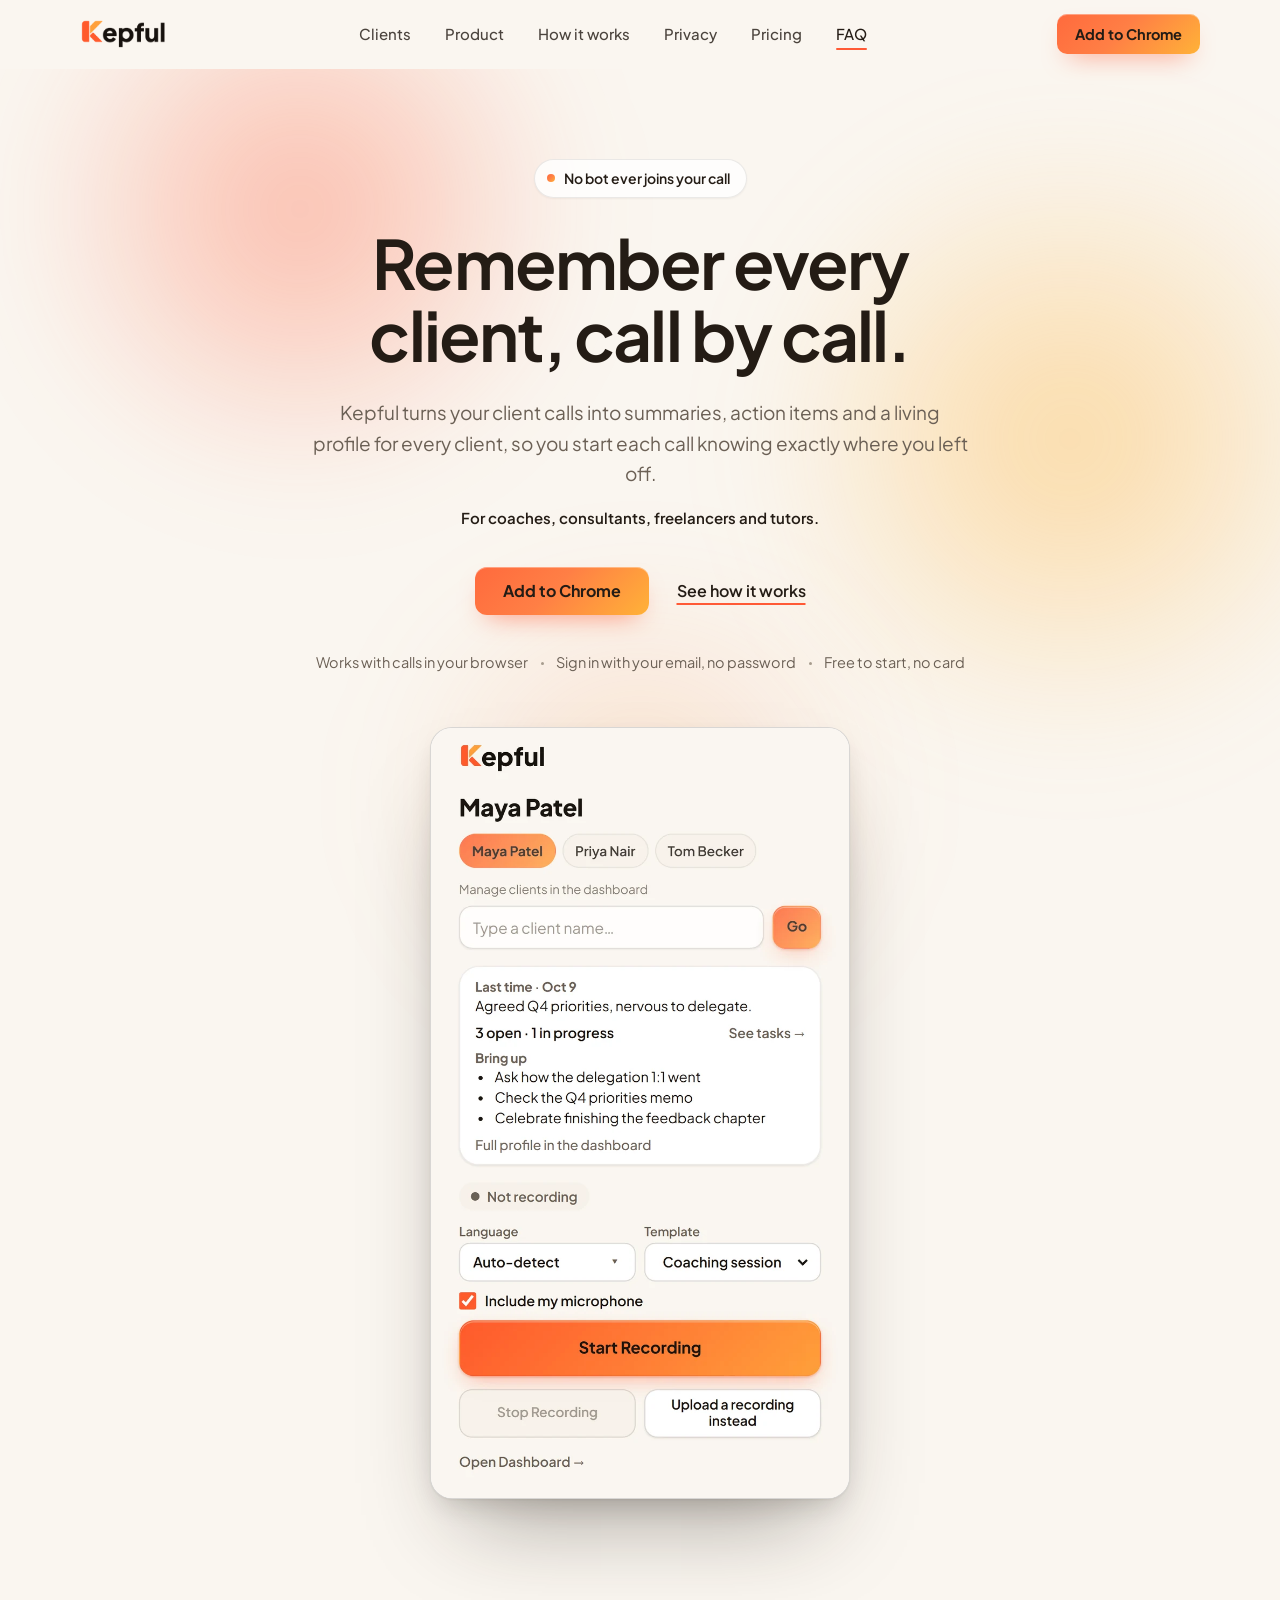
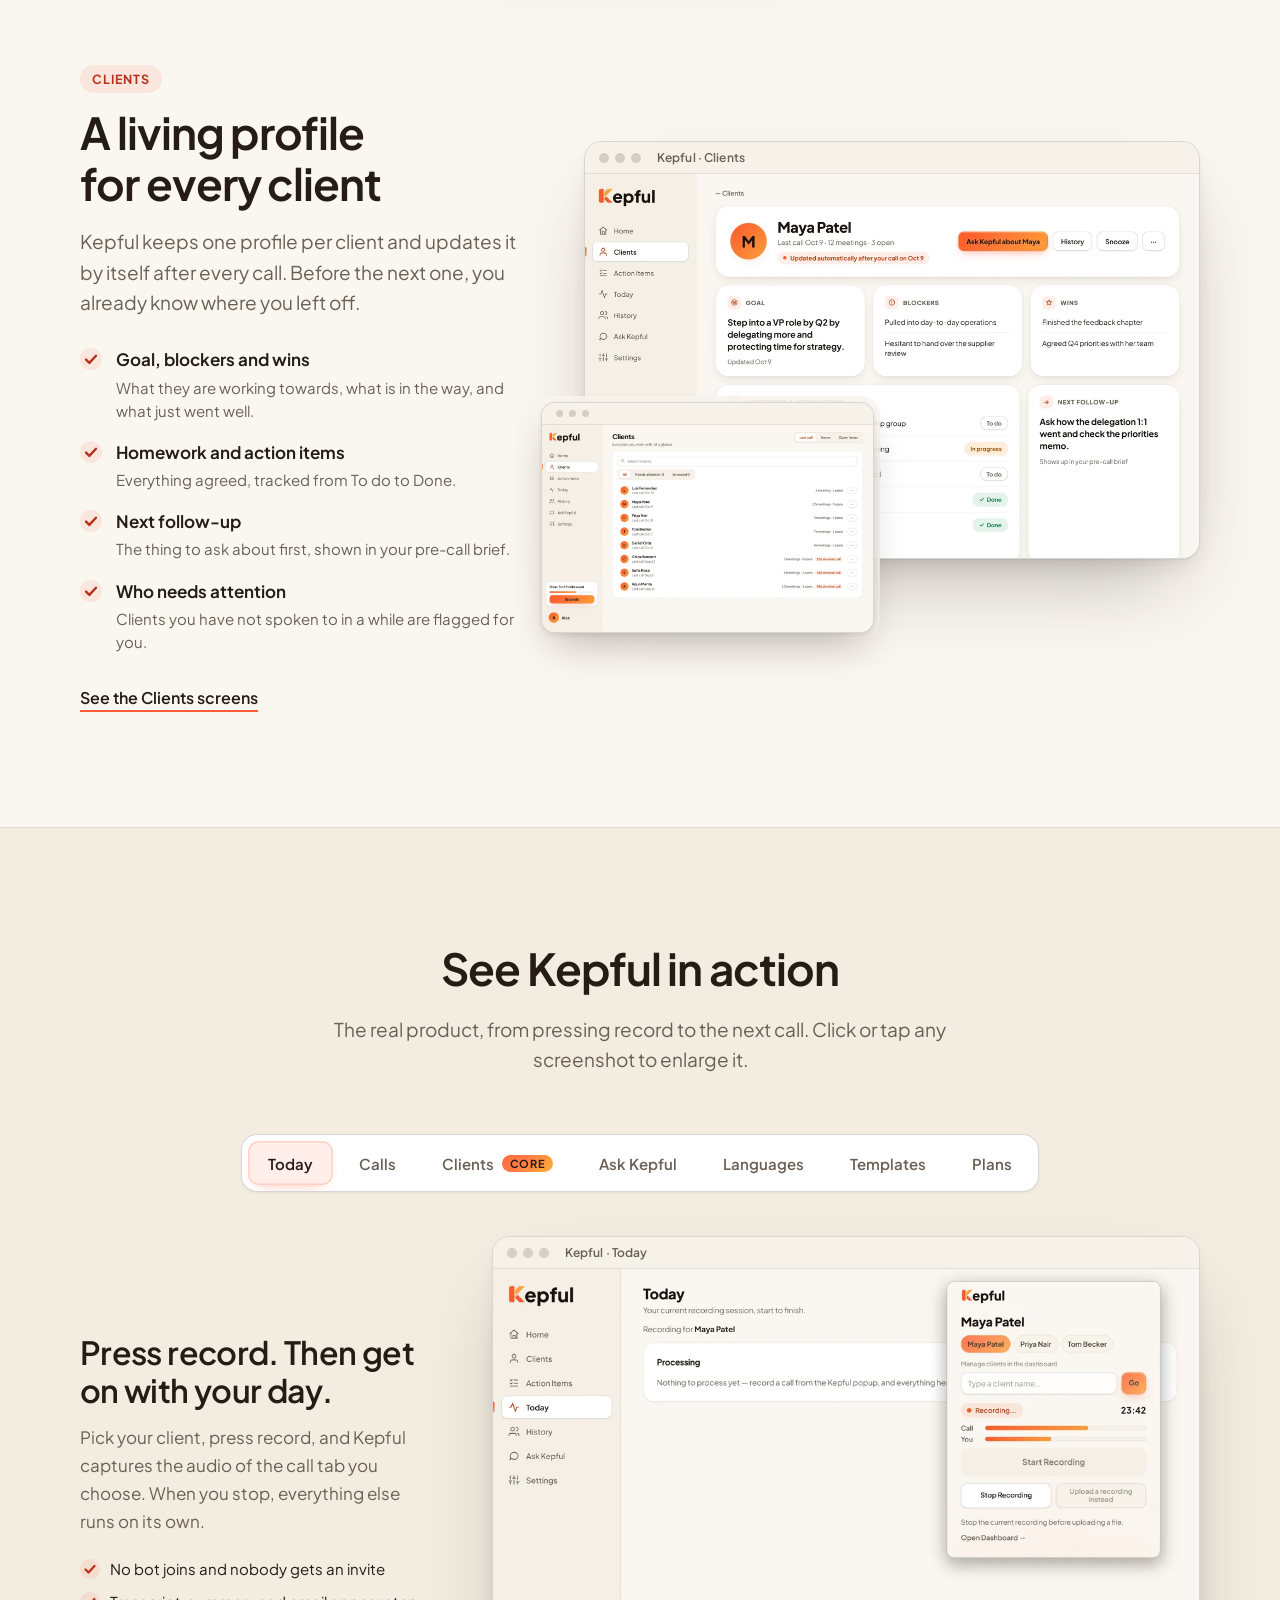
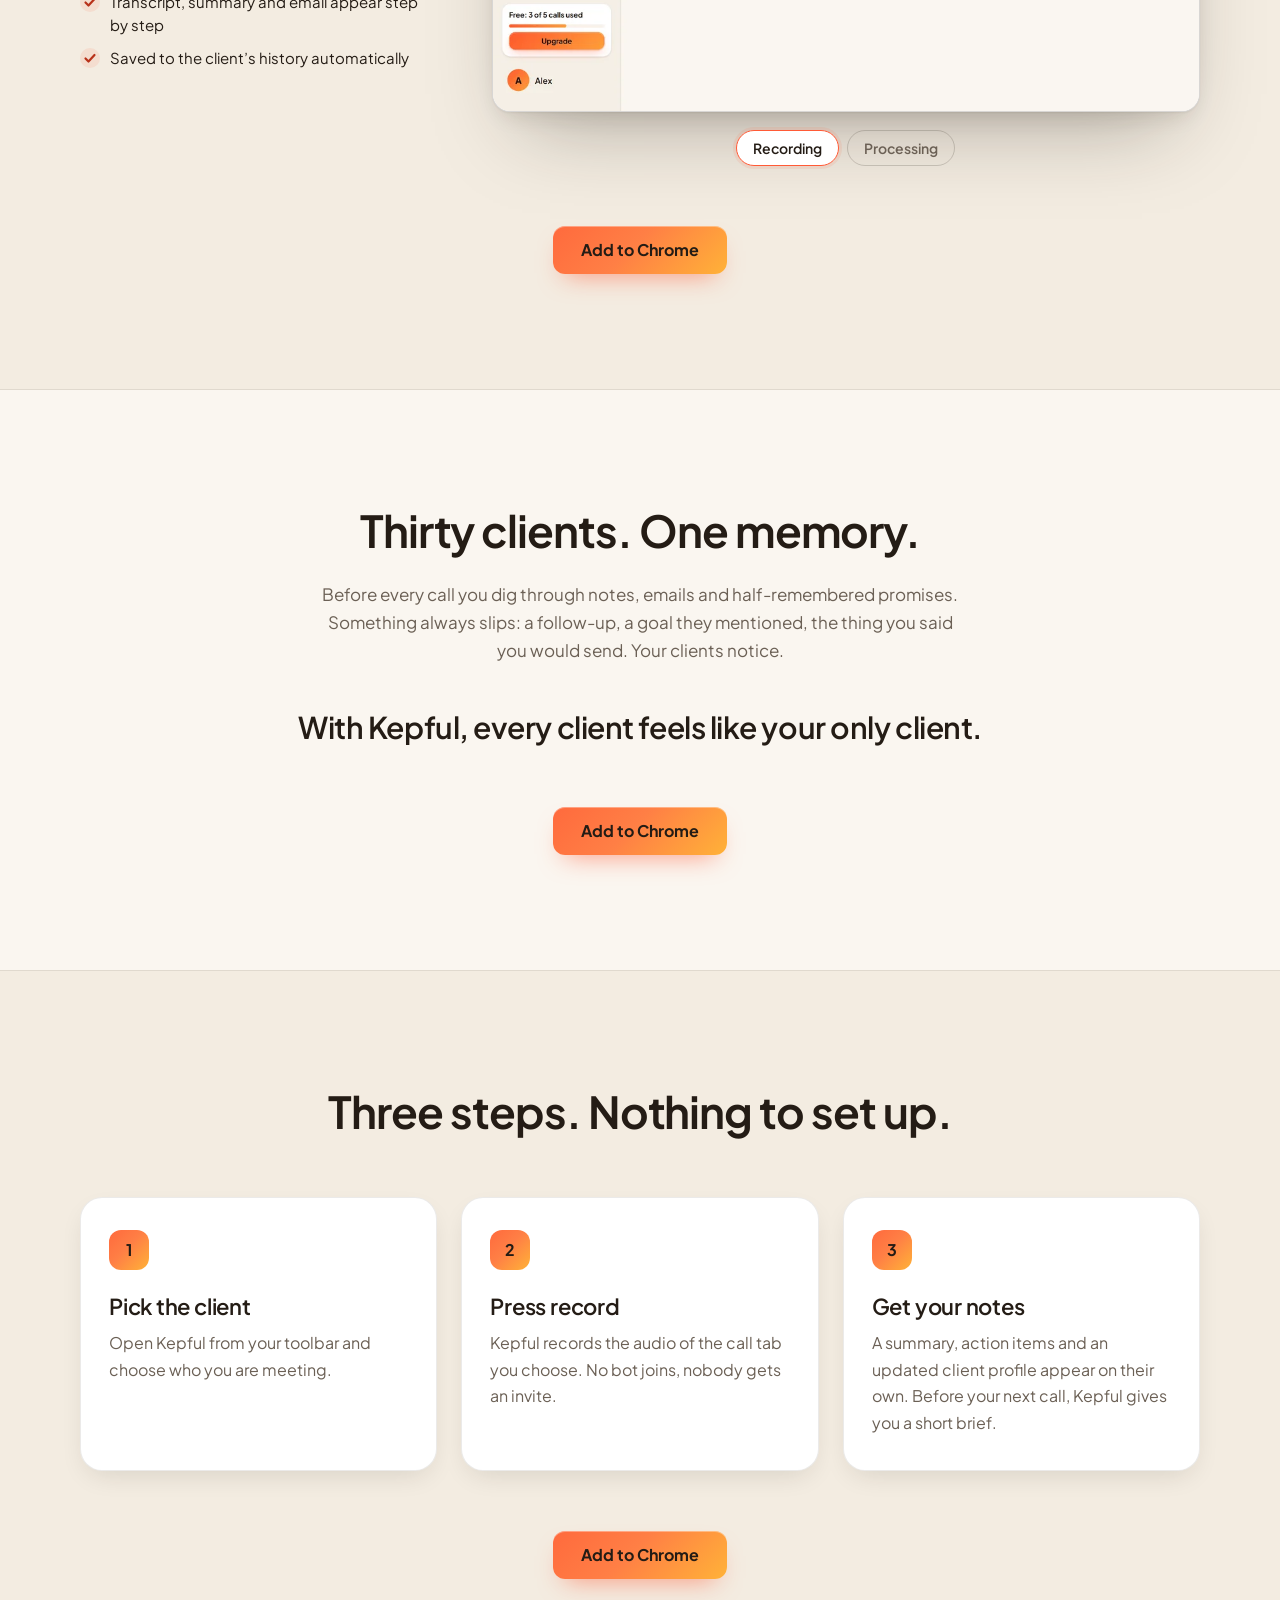
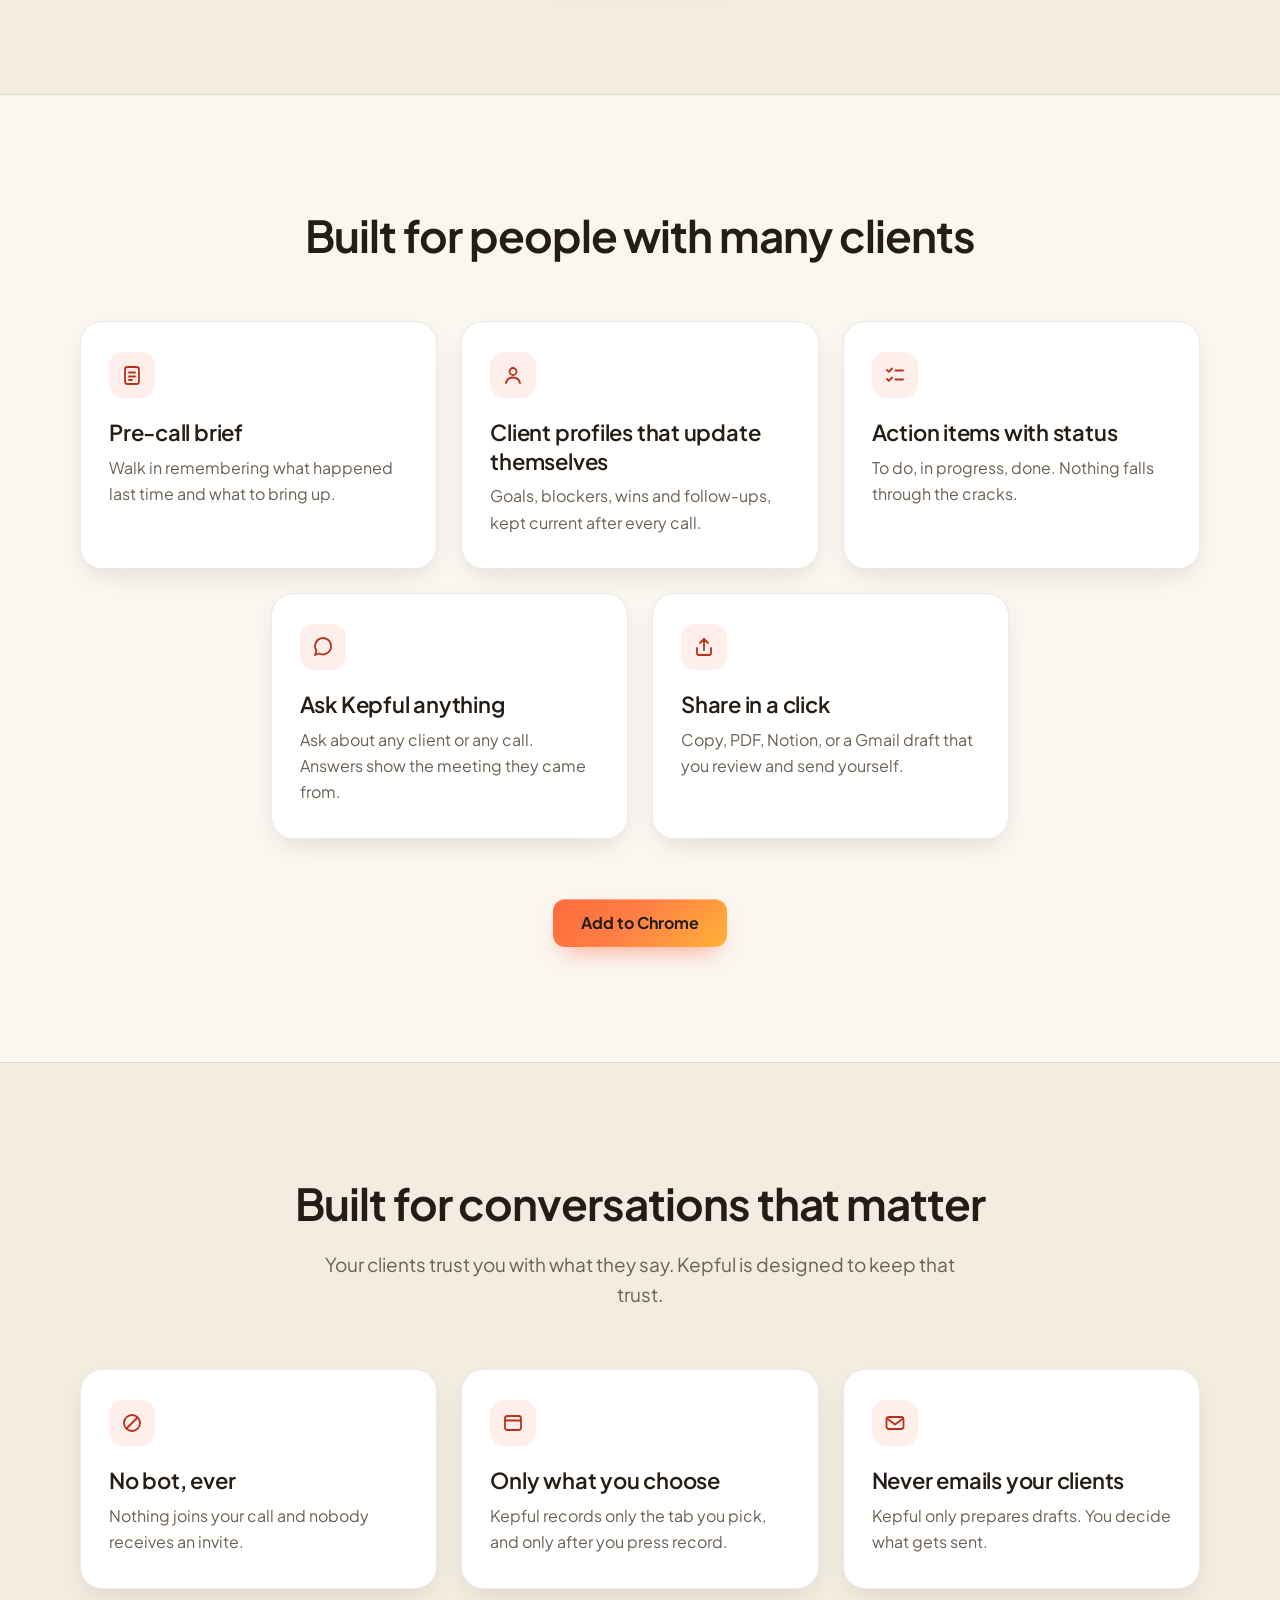
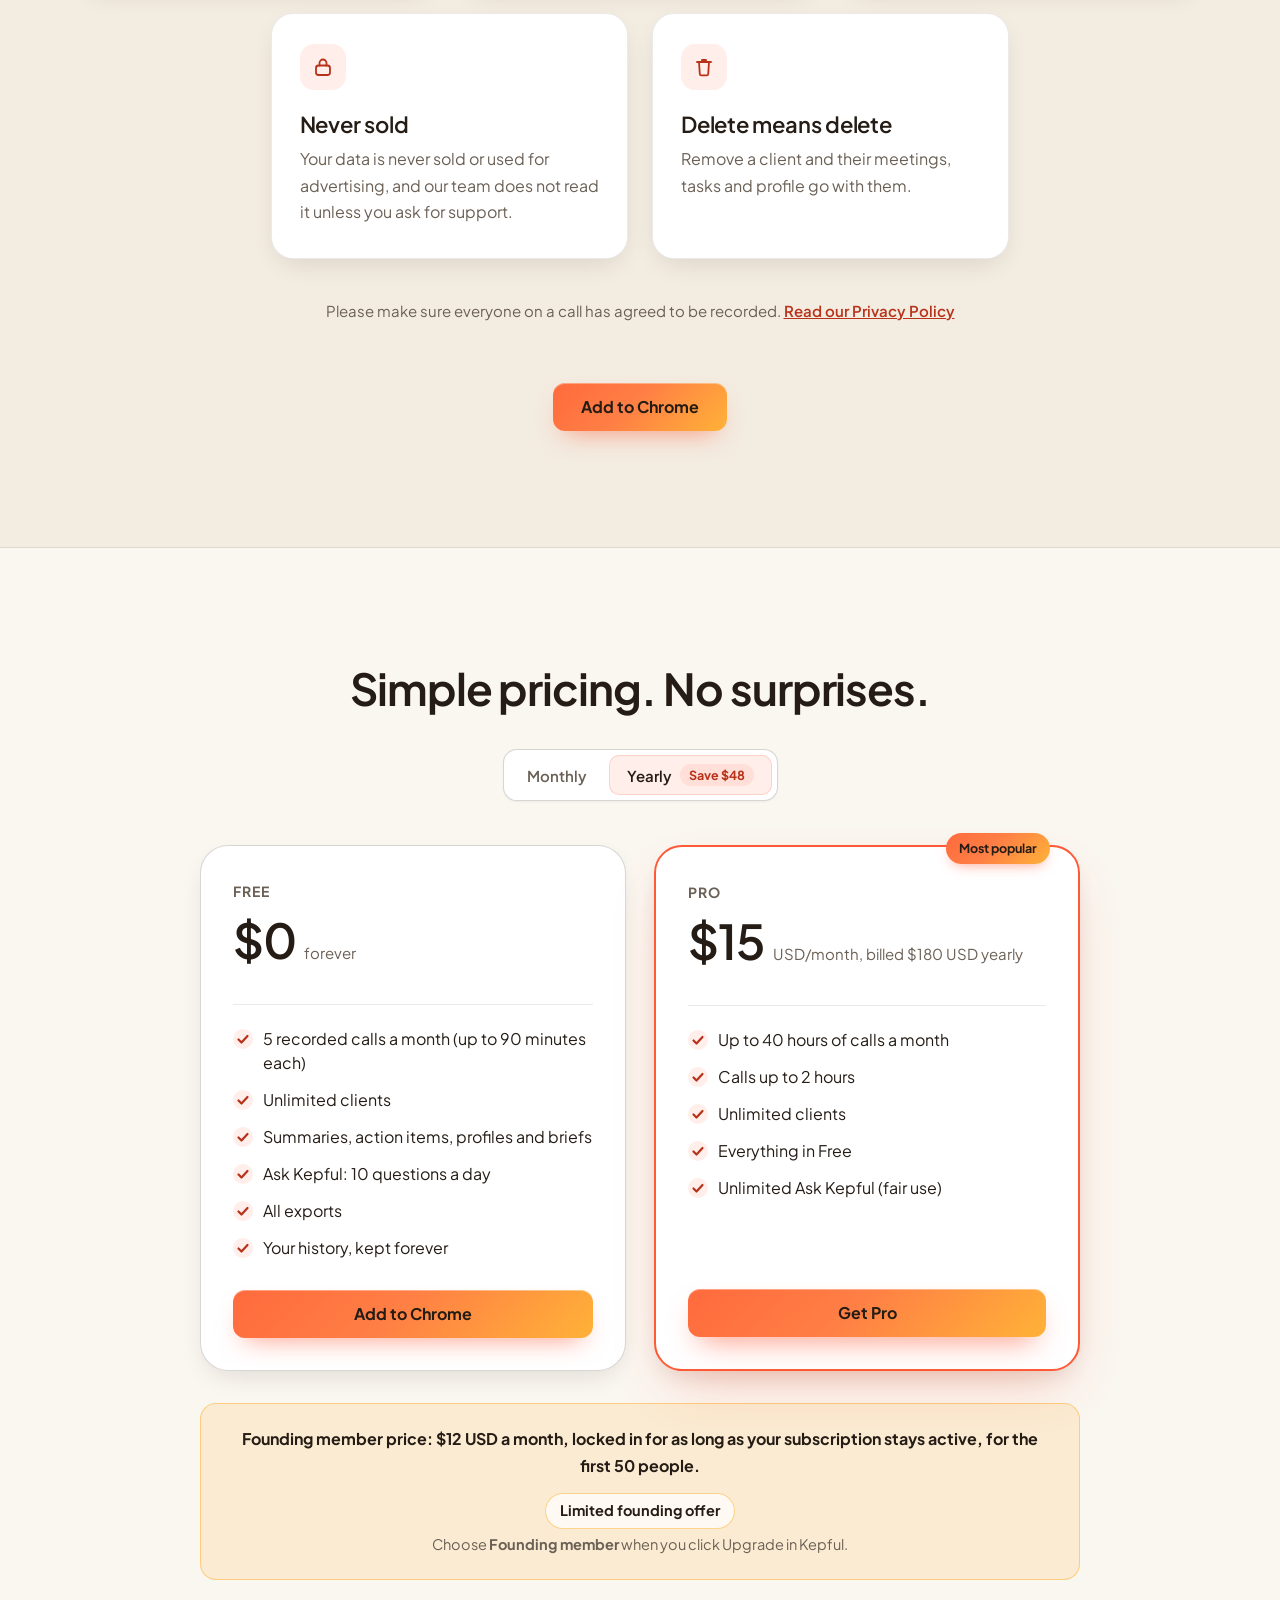
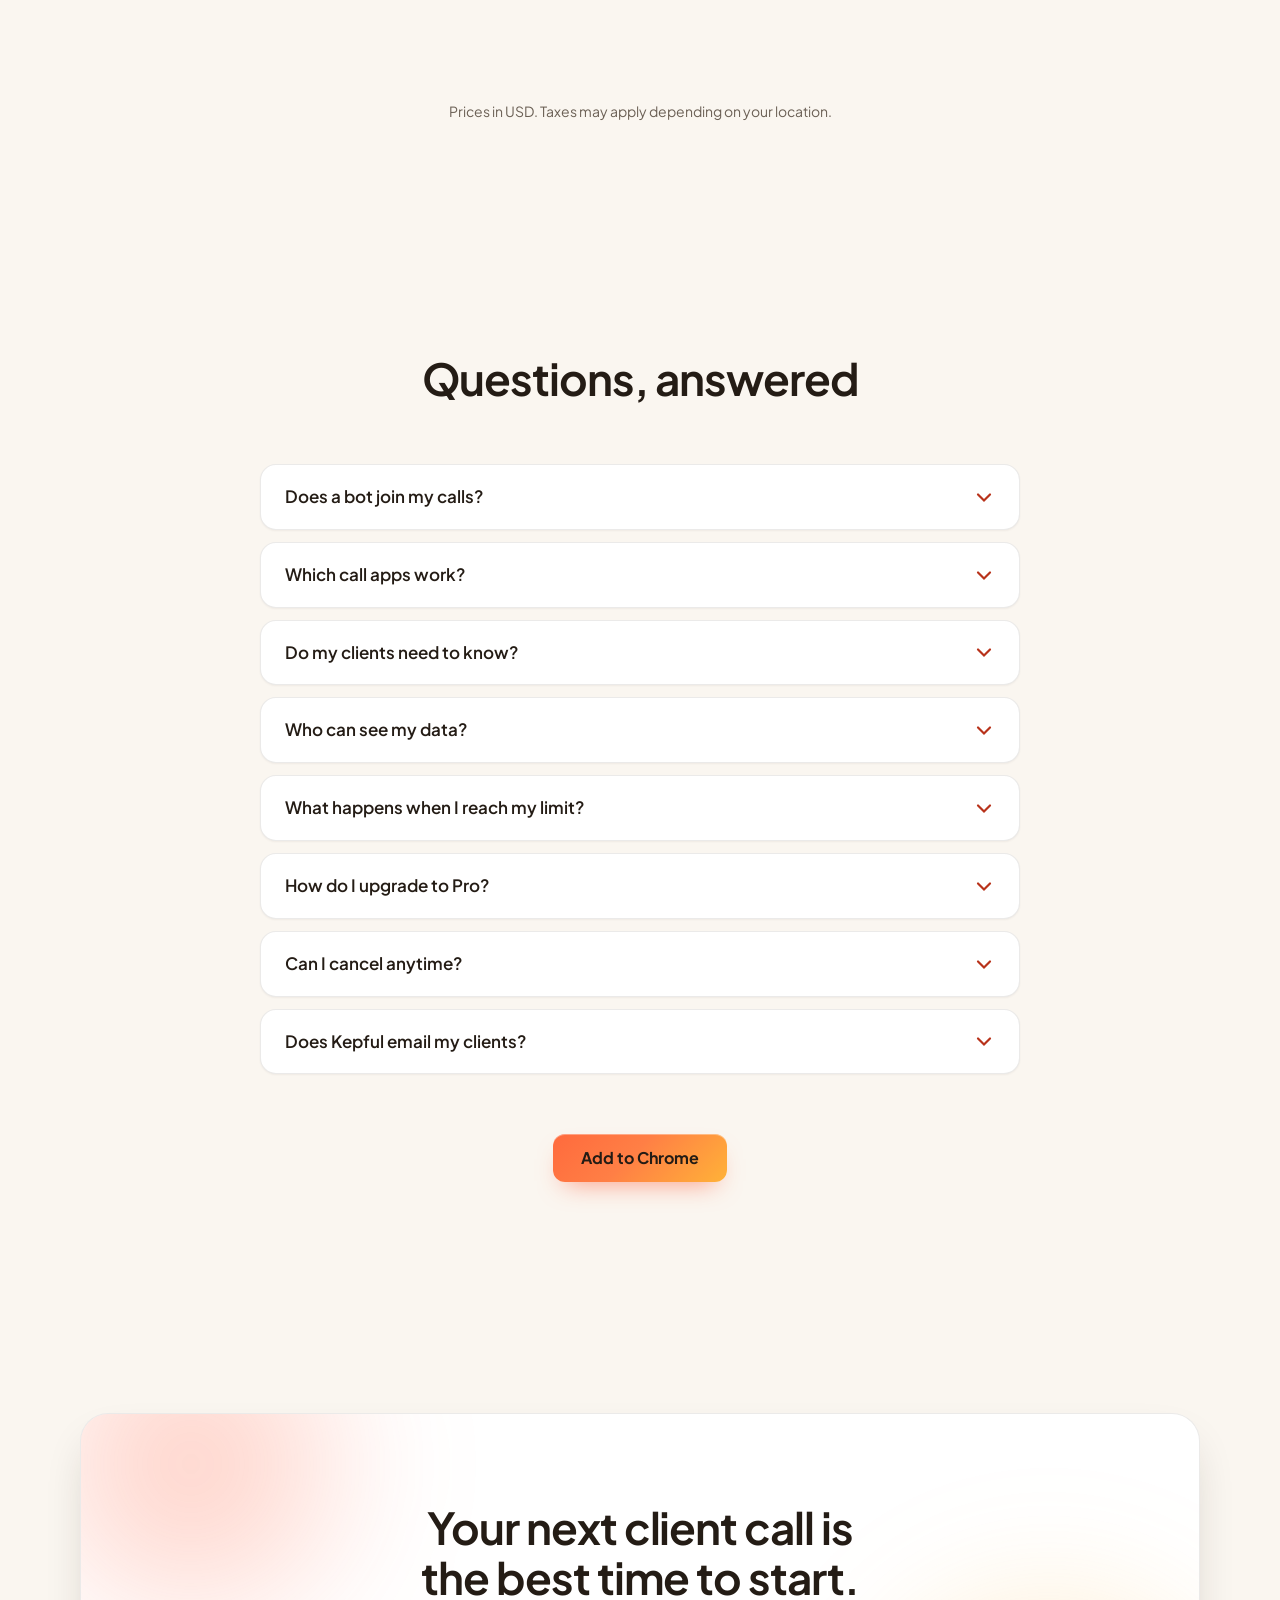
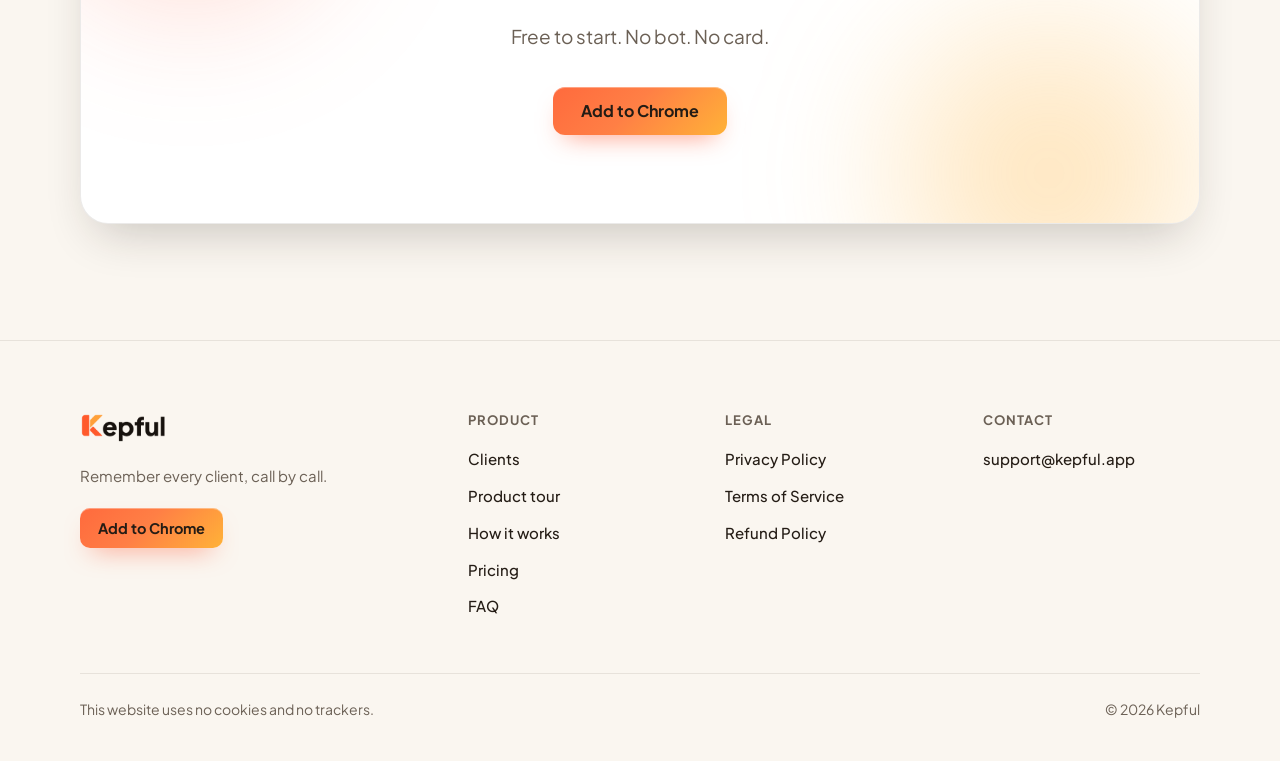
==== commit 7171075e: "Landing page: Languages and Templates showcase tabs, sharper premium screenshots, refreshed hero ima" ====
--- a/index.html
+++ b/index.html
@@ -57,7 +57,7 @@
       <a class="text-link" href="#how-it-works">See how it works</a>
     </div>
     <ul class="facts"><li>Works with calls in your browser</li><li>Sign in with your email, no password</li><li>Free to start, no card</li></ul>
-    <div class="hero-shot"><div class="frame frame-popup"><picture><source srcset="/assets/img/popup.webp" type="image/webp"><img src="/assets/img/popup.png" width="776" height="1290" alt="The Kepful popup before a call with Maya Patel: last time she agreed Q4 priorities and a planning block, three open tasks, and three things to bring up." fetchpriority="high"></picture></div></div>
+    <div class="hero-shot"><div class="frame frame-popup"><picture><source srcset="/assets/img/popup-sm.webp 776w, /assets/img/popup.webp 1261w" sizes="(max-width: 700px) 340px, 420px" type="image/webp"><img src="/assets/img/popup.png" width="776" height="1430" alt="The Kepful popup before a call with Maya Patel: last time she agreed Q4 priorities but was nervous to delegate, three open tasks, and three things to bring up. Language is set to Auto-detect, Template to Coaching session, the microphone option is on, and Start Recording is ready." fetchpriority="high"></picture></div></div>
   </div>
 </section>
 
@@ -96,6 +96,8 @@
       <button class="tab" role="tab" id="tab-calls" aria-controls="panel-calls" aria-selected="false" tabindex="-1" type="button">Calls</button>
       <button class="tab" role="tab" id="tab-clients" aria-controls="panel-clients" aria-selected="false" tabindex="-1" type="button">Clients<span class="tab-flag">Core</span></button>
       <button class="tab" role="tab" id="tab-ask" aria-controls="panel-ask" aria-selected="false" tabindex="-1" type="button">Ask Kepful</button>
+      <button class="tab" role="tab" id="tab-languages" aria-controls="panel-languages" aria-selected="false" tabindex="-1" type="button">Languages</button>
+      <button class="tab" role="tab" id="tab-templates" aria-controls="panel-templates" aria-selected="false" tabindex="-1" type="button">Templates</button>
       <button class="tab" role="tab" id="tab-plans" aria-controls="panel-plans" aria-selected="false" tabindex="-1" type="button">Plans</button>
     </div>
 
@@ -109,7 +111,7 @@
         <div class="subtabs" role="group" aria-label="Today screens"><button type="button" class="subtab" aria-pressed="true" data-shot="0">Recording</button><button type="button" class="subtab" aria-pressed="false" data-shot="1">Processing</button></div>
         <div class="win"><div class="win-bar" aria-hidden="true"><i></i><i></i><i></i><span>Kepful &middot; Today</span></div>
           <div class="shots">
-            <button class="shot is-on" type="button" data-lightbox data-full="/assets/img/shot-today-recording.webp" data-title="Today: recording" aria-label="Enlarge screenshot: recording a call"><img src="/assets/img/shot-today-recording-sm.webp" srcset="/assets/img/shot-today-recording-sm.webp 1120w, /assets/img/shot-today-recording.webp 2240w" sizes="(min-width: 1100px) 700px, 92vw" width="2240" height="1400" alt="The Kepful popup open during a call with Maya Patel, recording for 23 minutes, on top of the Today screen of the dashboard." loading="lazy" decoding="async"></button>
+            <button class="shot is-on" type="button" data-lightbox data-full="/assets/img/shot-today-recording.webp" data-title="Today: recording" aria-label="Enlarge screenshot: recording a call"><img src="/assets/img/shot-today-recording-sm.webp" srcset="/assets/img/shot-today-recording-sm.webp 1120w, /assets/img/shot-today-recording.webp 2240w" sizes="(min-width: 1100px) 700px, 92vw" width="2240" height="1400" alt="The Kepful popup open during a call with Maya Patel, recording for 23 minutes with live level meters for the call and her microphone, on top of the Today screen of the dashboard." loading="lazy" decoding="async"></button>
             <button class="shot" type="button" data-lightbox data-full="/assets/img/shot-today-processing.webp" data-title="Today: processing" aria-label="Enlarge screenshot: processing a call" tabindex="-1"><img src="/assets/img/shot-today-processing-sm.webp" srcset="/assets/img/shot-today-processing-sm.webp 1120w, /assets/img/shot-today-processing.webp 2240w" sizes="(min-width: 1100px) 700px, 92vw" width="2240" height="1400" alt="The Today screen right after the call: the audio is transcribed, the summary is being written, and the follow-up email and saving steps are waiting." loading="lazy" decoding="async"></button>
           </div>
         </div>
@@ -127,7 +129,7 @@
         <div class="win"><div class="win-bar" aria-hidden="true"><i></i><i></i><i></i><span>Kepful &middot; Calls</span></div>
           <div class="shots">
             <button class="shot is-on" type="button" data-lightbox data-full="/assets/img/shot-call-finished.webp" data-title="A finished call" aria-label="Enlarge screenshot: a finished call"><img src="/assets/img/shot-call-finished-sm.webp" srcset="/assets/img/shot-call-finished-sm.webp 1120w, /assets/img/shot-call-finished.webp 2240w" sizes="(min-width: 1100px) 700px, 92vw" width="2240" height="1400" alt="A finished call with Maya Patel: the transcript, a short summary, three action items, and a follow-up email draft with Copy and Open in Gmail buttons." loading="lazy" decoding="async"></button>
-            <button class="shot" type="button" data-lightbox data-full="/assets/img/shot-actions.webp" data-title="Action items" aria-label="Enlarge screenshot: action items" tabindex="-1"><img src="/assets/img/shot-actions-sm.webp" srcset="/assets/img/shot-actions-sm.webp 1120w, /assets/img/shot-actions.webp 2240w" sizes="(min-width: 1100px) 700px, 92vw" width="2240" height="1400" alt="The Action Items view listing ten tasks across clients with their date and status: To do, In progress or Done." loading="lazy" decoding="async"></button>
+            <button class="shot" type="button" data-lightbox data-full="/assets/img/shot-actions.webp" data-title="Action items" aria-label="Enlarge screenshot: action items" tabindex="-1"><img src="/assets/img/shot-actions-sm.webp" srcset="/assets/img/shot-actions-sm.webp 1120w, /assets/img/shot-actions.webp 2240w" sizes="(min-width: 1100px) 700px, 92vw" width="2240" height="1400" alt="The Action Items view listing twelve tasks across clients with their date and status: To do, In progress or Done." loading="lazy" decoding="async"></button>
           </div>
         </div>
       </div>
@@ -160,6 +162,36 @@
         <div class="win"><div class="win-bar" aria-hidden="true"><i></i><i></i><i></i><span>Kepful &middot; Ask Kepful</span></div>
           <div class="shots">
             <button class="shot is-on" type="button" data-lightbox data-full="/assets/img/shot-ask.webp" data-title="Ask Kepful" aria-label="Enlarge screenshot: Ask Kepful"><img src="/assets/img/shot-ask-sm.webp" srcset="/assets/img/shot-ask-sm.webp 1120w, /assets/img/shot-ask.webp 2240w" sizes="(min-width: 1100px) 700px, 92vw" width="2240" height="1400" alt="Ask Kepful answering what Maya committed to last time and what she is most nervous about, with the date of the call shown next to each answer." loading="lazy" decoding="async"></button>
+          </div>
+        </div>
+      </div>
+    </div>
+
+    <div class="panel" role="tabpanel" id="panel-languages" aria-labelledby="tab-languages" hidden>
+      <div class="panel-copy">
+        <h3>Calls in 99 languages</h3>
+        <p>Kepful transcribes calls in 99 languages. Leave it on Auto-detect and it works out the language for you, or pick one before you record. Accuracy varies by language.</p>
+        <ul class="ticks"><li>A searchable language picker in the popup</li><li>Every call shows the language it was transcribed in</li><li>If Kepful cannot tell, you pick the language and try again</li></ul>
+      </div>
+      <div class="panel-stage">
+        <div class="win"><div class="win-bar" aria-hidden="true"><i></i><i></i><i></i><span>Kepful &middot; Languages</span></div>
+          <div class="shots">
+            <button class="shot is-on" type="button" data-lightbox data-full="/assets/img/shot-language-call.webp" data-title="Language of a call" aria-label="Enlarge screenshot: a call transcribed in Spanish"><img src="/assets/img/shot-language-call-sm.webp" srcset="/assets/img/shot-language-call-sm.webp 1120w, /assets/img/shot-language-call.webp 2240w" sizes="(min-width: 1100px) 700px, 92vw" width="2240" height="1400" alt="A finished call with Luis Fernandez in History, marked Language: Spanish (detected automatically), with the summary, decision, action item and follow-up email written in Spanish." loading="lazy" decoding="async"></button>
+          </div>
+        </div>
+      </div>
+    </div>
+
+    <div class="panel" role="tabpanel" id="panel-templates" aria-labelledby="tab-templates" hidden>
+      <div class="panel-copy">
+        <h3>Notes that fit the job</h3>
+        <p>Pick a template before you record: coaching, sales, consulting, interview or your own. Kepful organises the notes under headings that fit the job, and every fact comes only from the call.</p>
+        <ul class="ticks"><li>Coaching, sales, consulting, interview or a custom template</li><li>Headings that fit the job, such as Client goals, Wins and Blocks</li><li>Run a saved call again with a different template</li></ul>
+      </div>
+      <div class="panel-stage">
+        <div class="win"><div class="win-bar" aria-hidden="true"><i></i><i></i><i></i><span>Kepful &middot; Templates</span></div>
+          <div class="shots">
+            <button class="shot is-on" type="button" data-lightbox data-full="/assets/img/shot-template-call.webp" data-title="A call written with a template" aria-label="Enlarge screenshot: a call written with the Coaching template"><img src="/assets/img/shot-template-call-sm.webp" srcset="/assets/img/shot-template-call-sm.webp 1120w, /assets/img/shot-template-call.webp 2240w" sizes="(min-width: 1100px) 700px, 92vw" width="2240" height="1400" alt="A finished call marked Template: Coaching session, with the summary organised under Client goals, Wins, Blocks, Insights, Commitments and homework, and Next-session focus, followed by the action items and a follow-up email draft." loading="lazy" decoding="async"></button>
           </div>
         </div>
       </div>
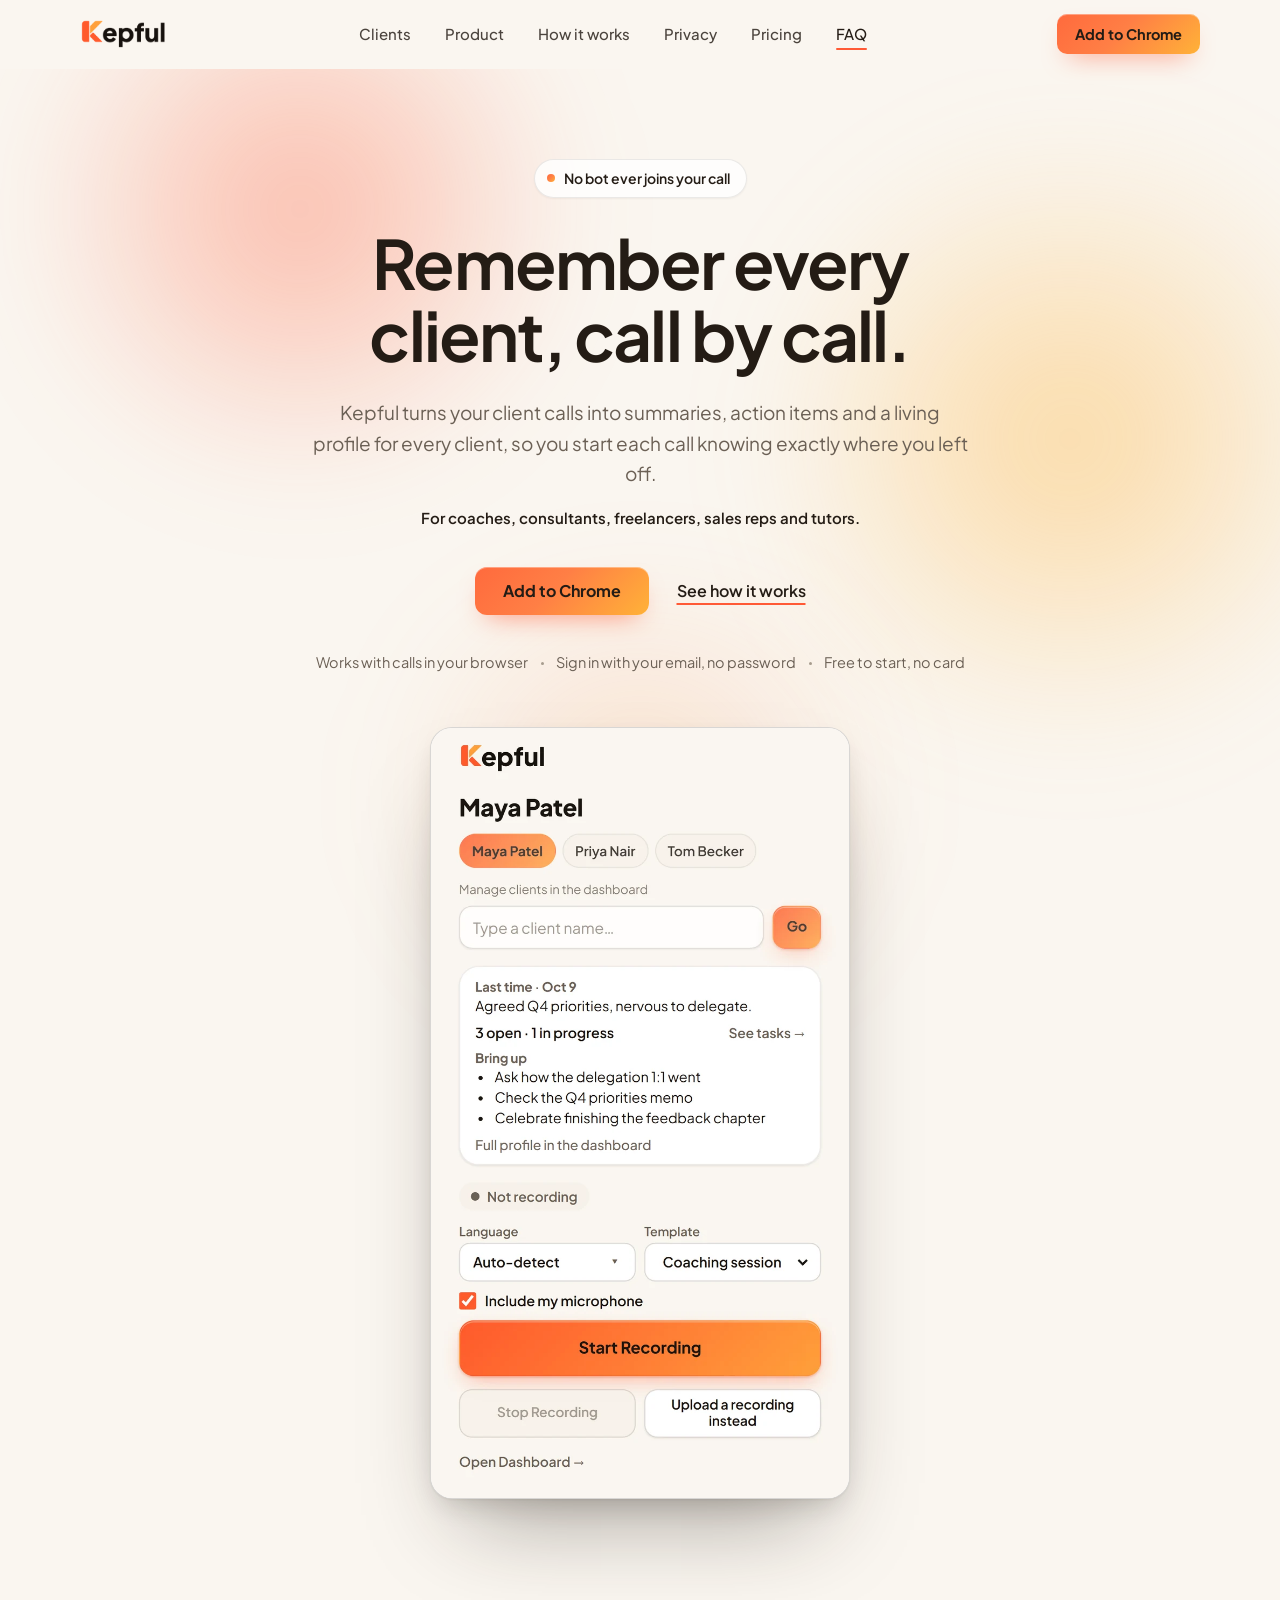
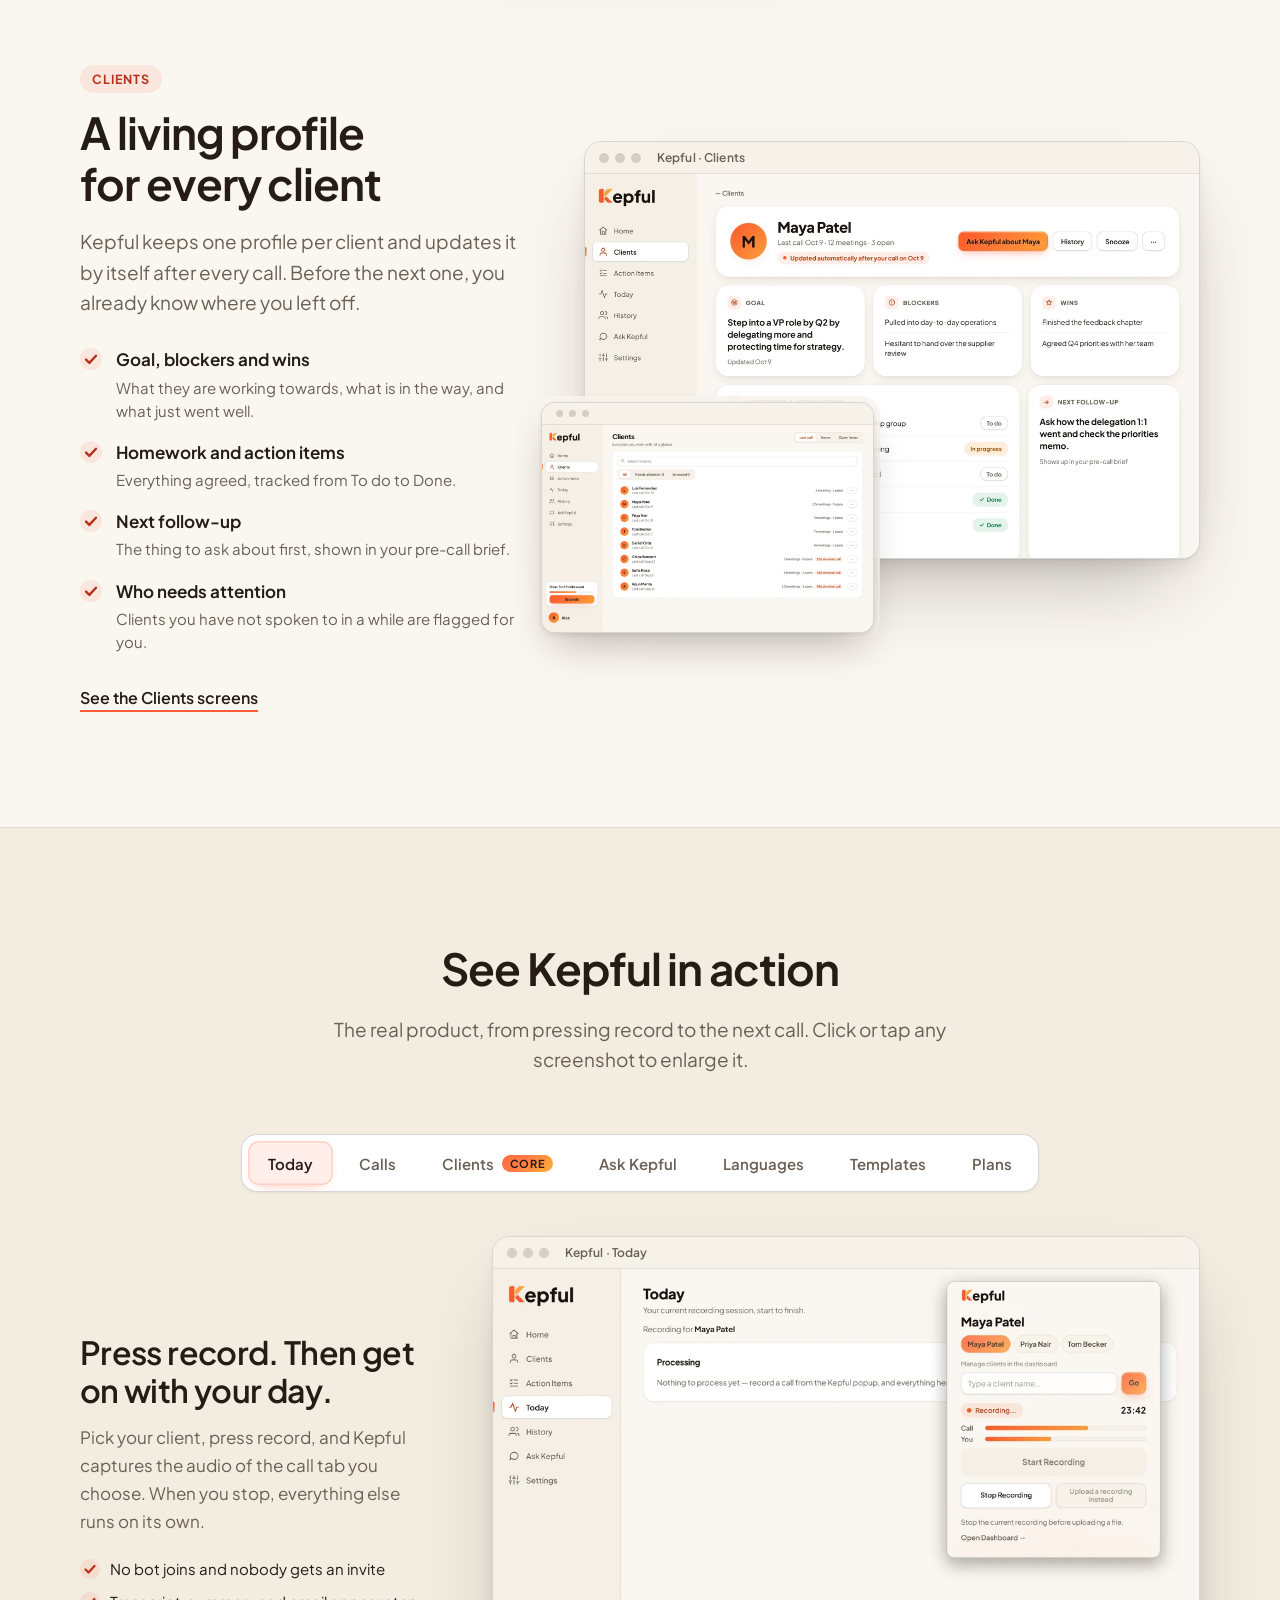
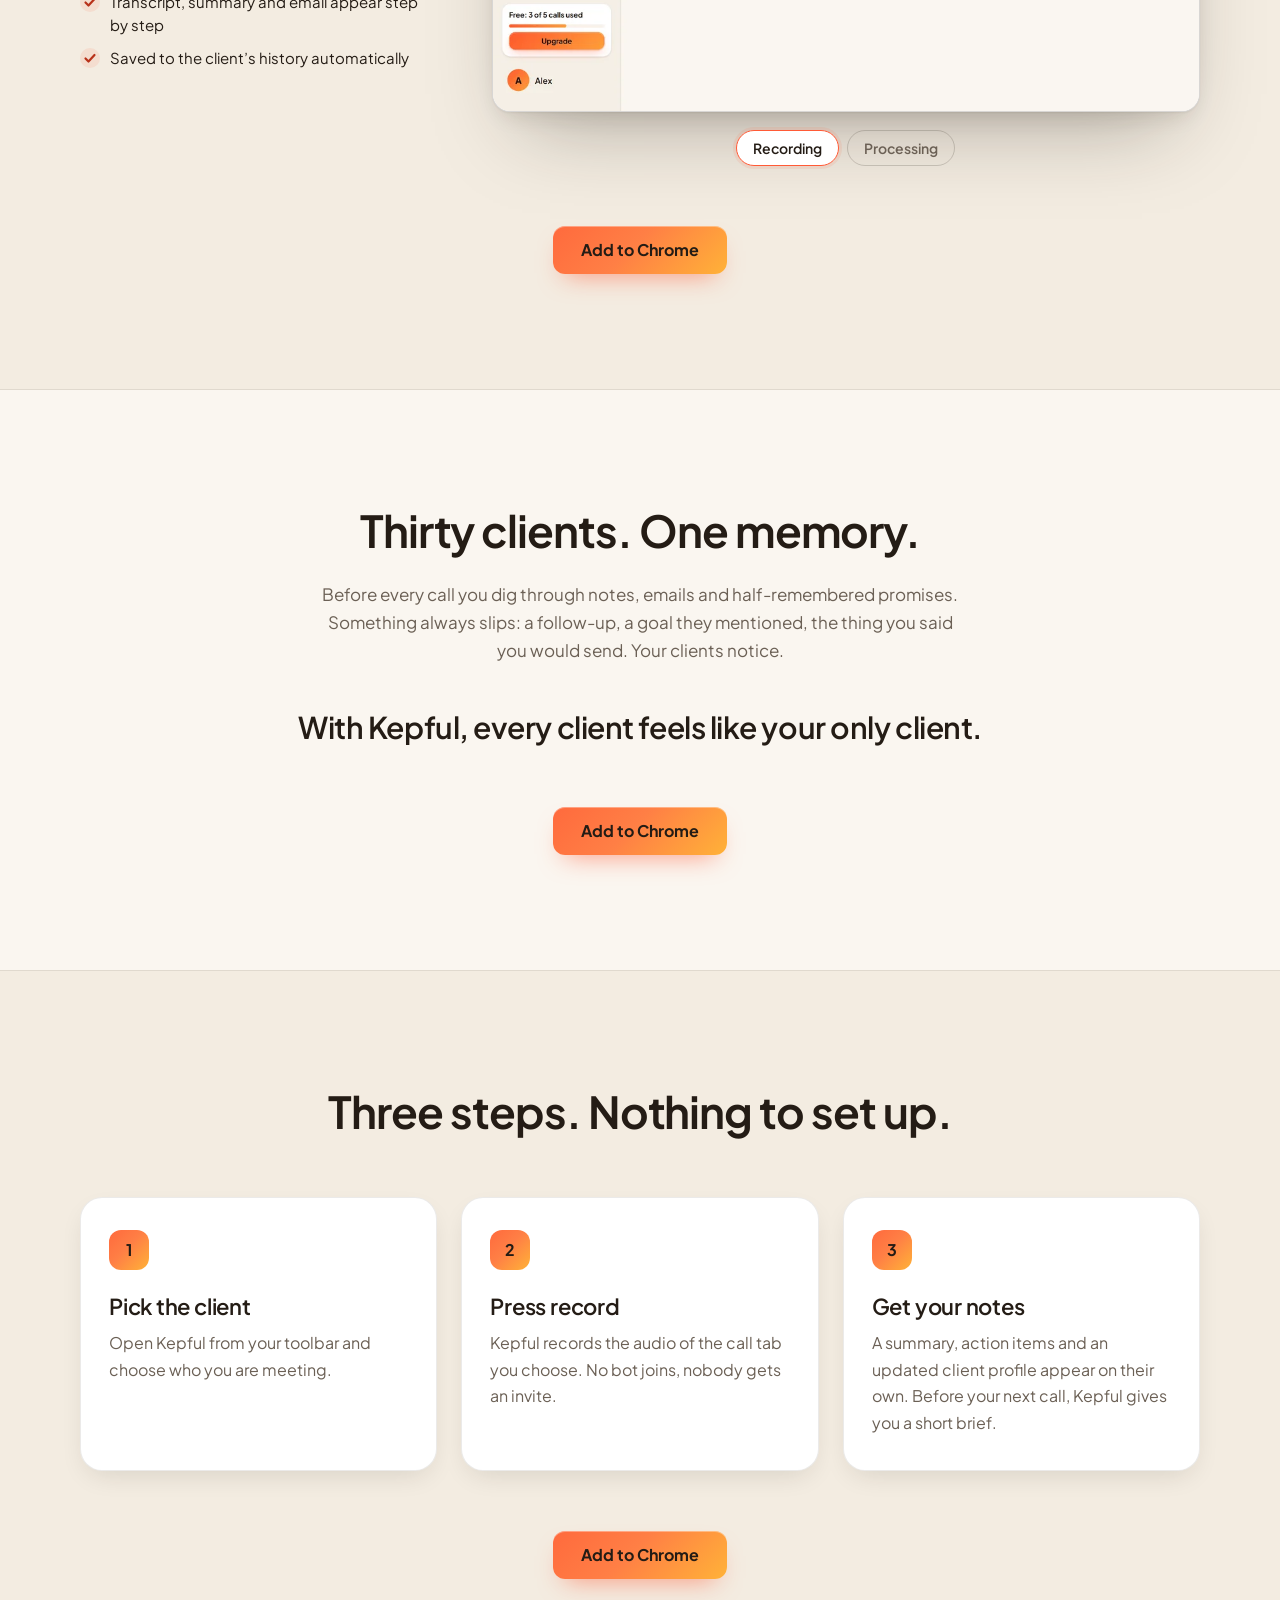
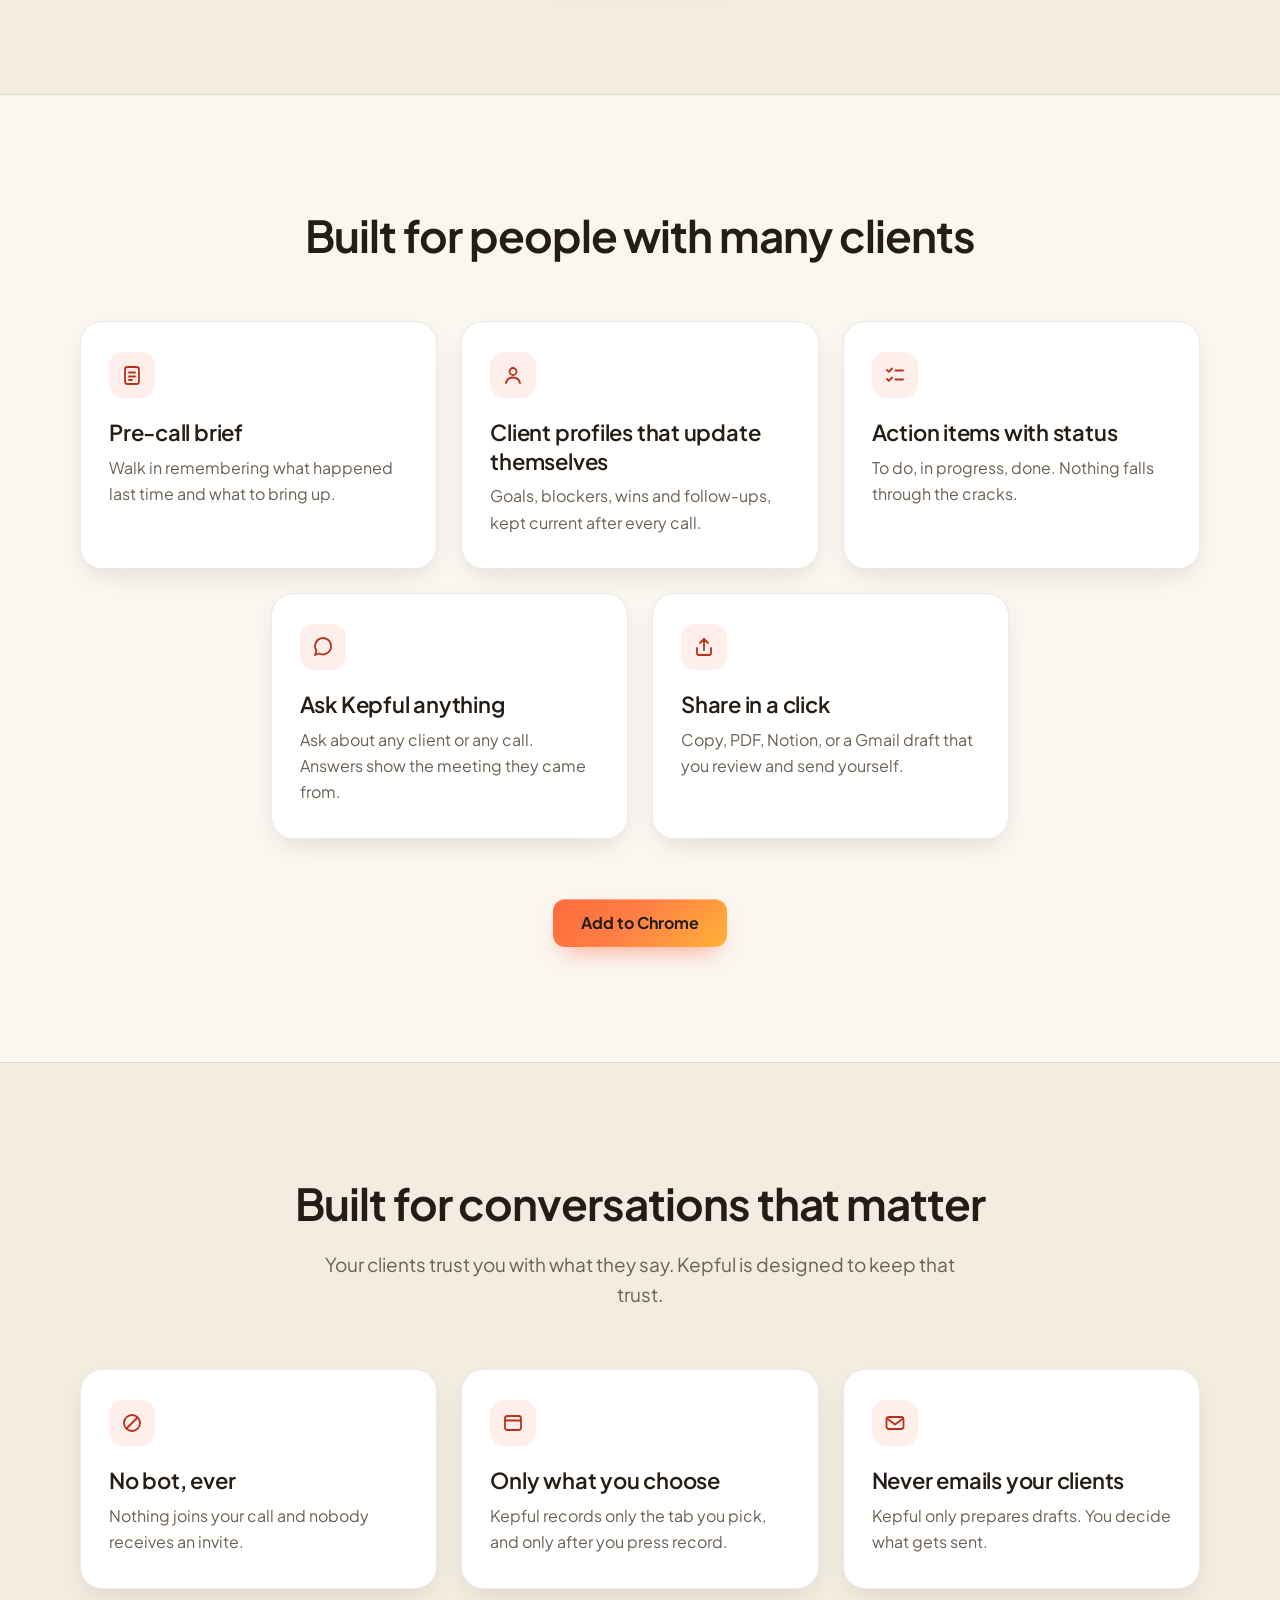
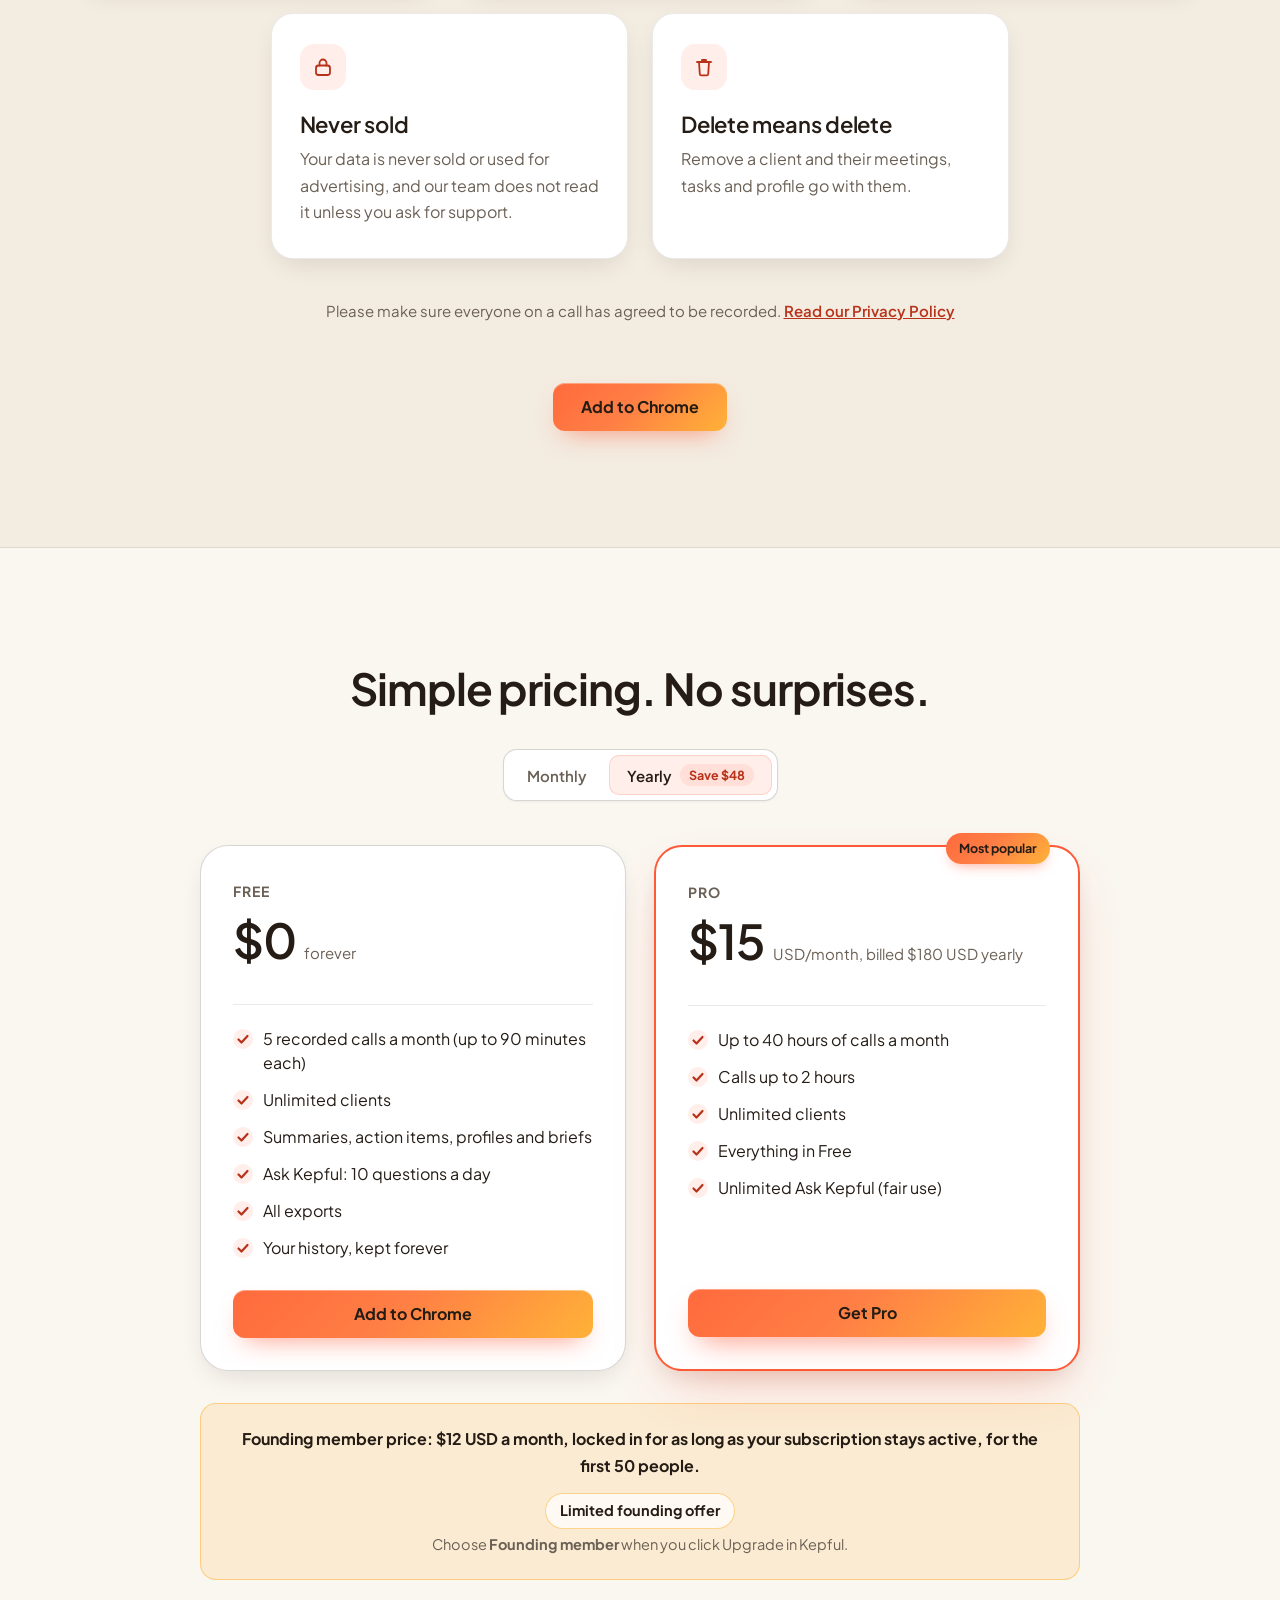
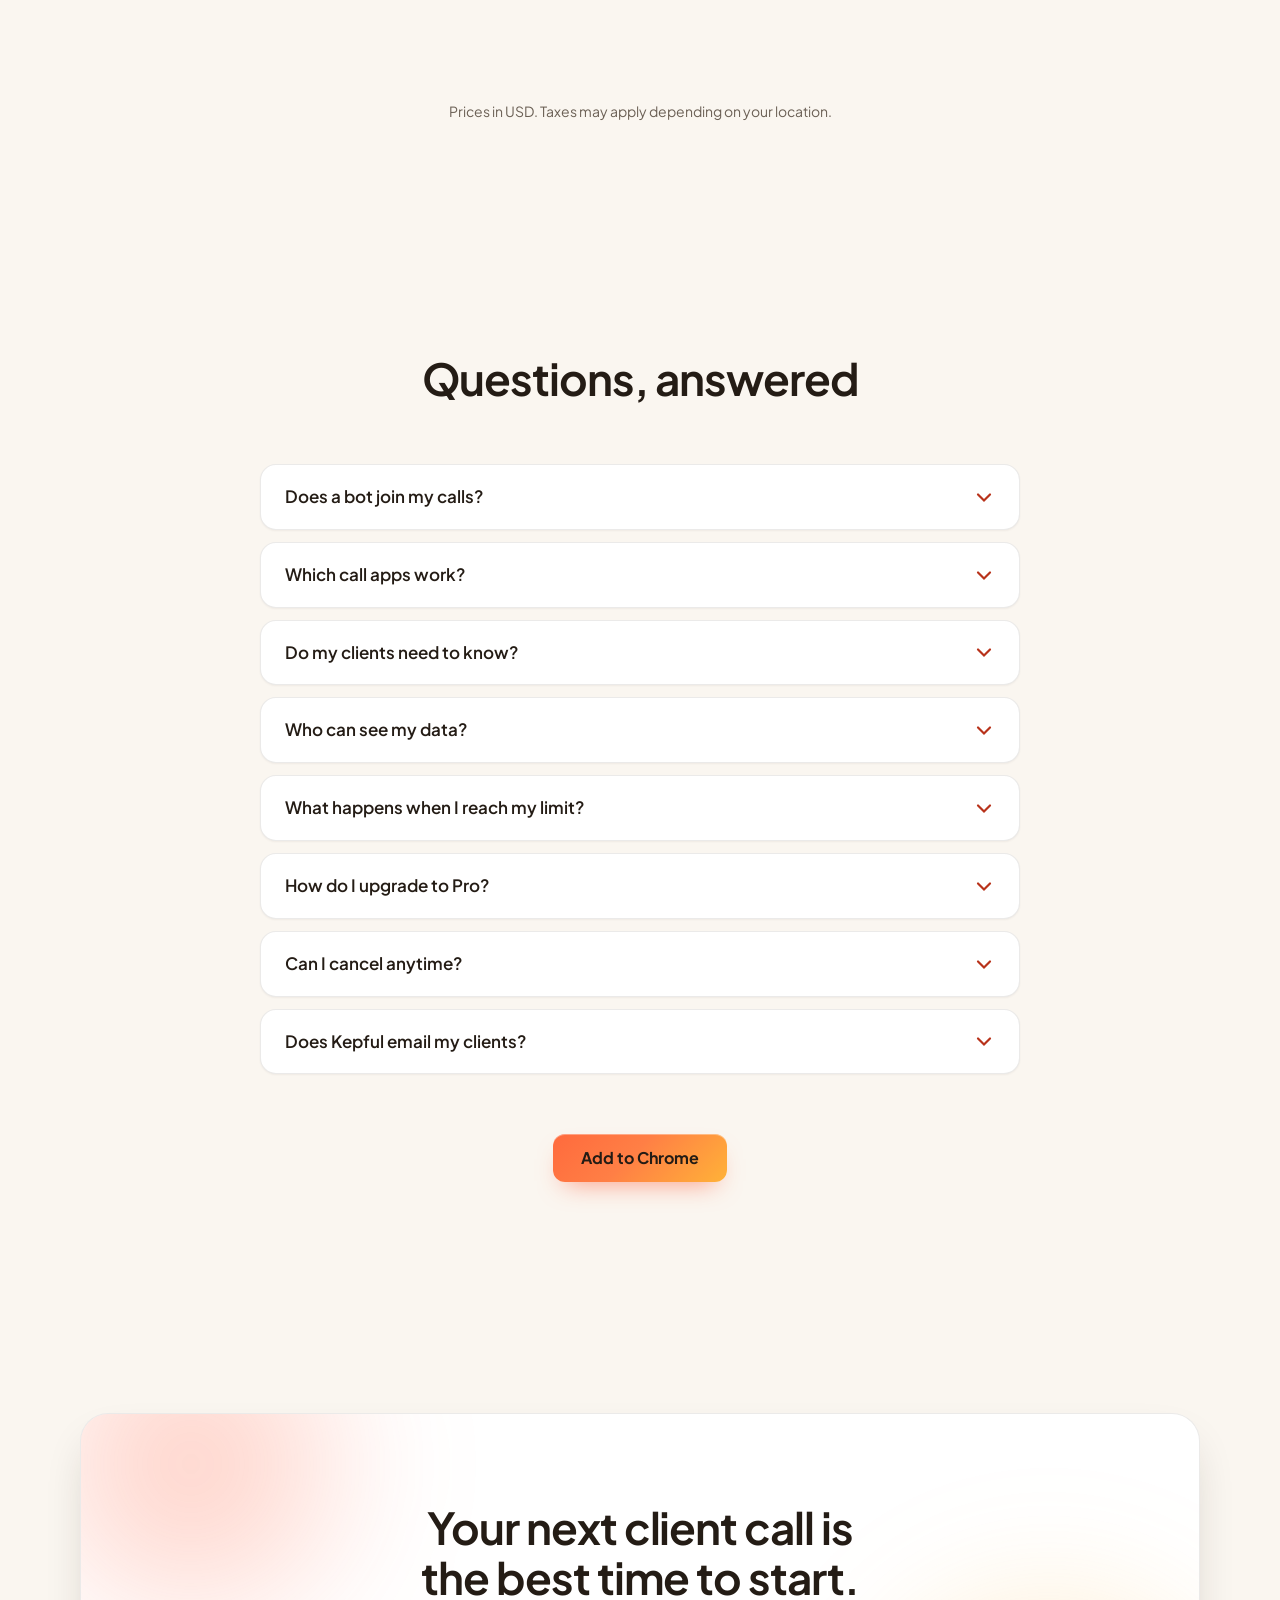
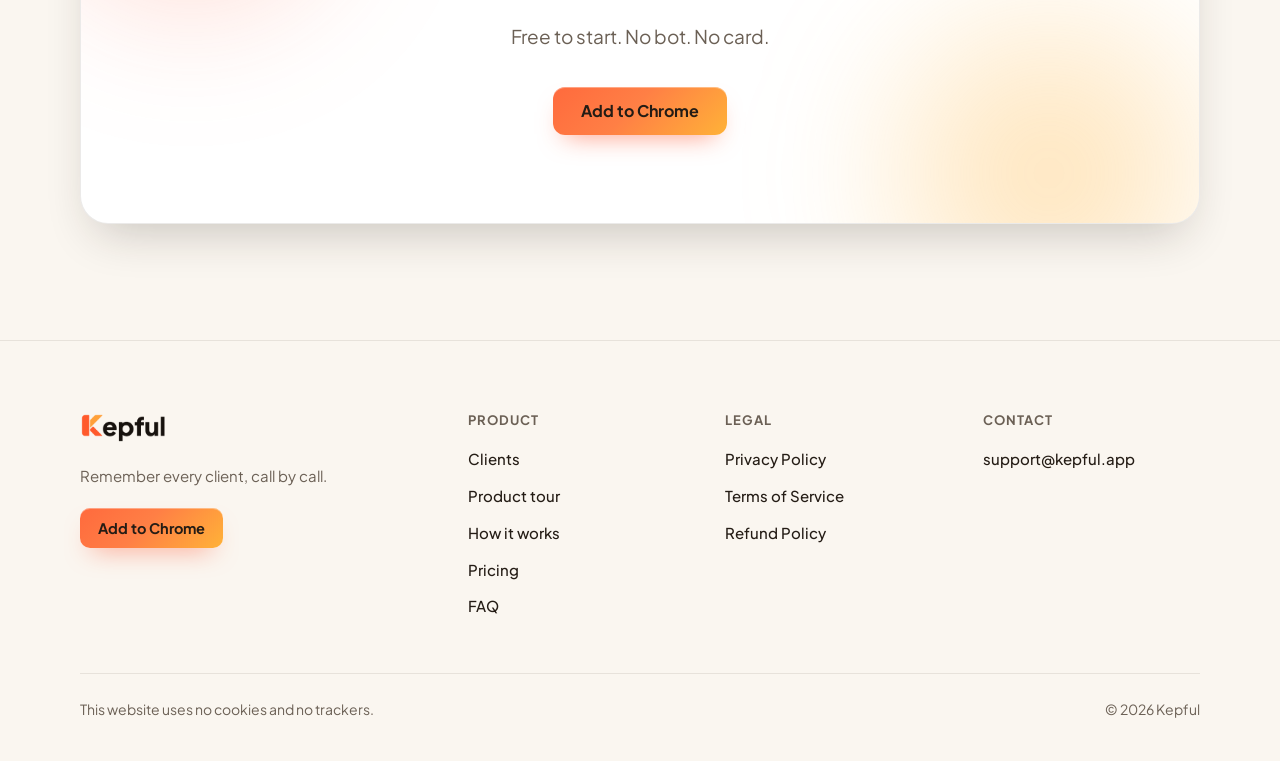
==== commit ff9062ca: "Update hero copy to include sales reps alongside coaches, consultants, freelancers and tutors" ====
--- a/index.html
+++ b/index.html
@@ -51,7 +51,7 @@
     <span class="eyebrow">No bot ever joins your call</span>
     <h1 id="hero-title">Remember every client, call by call.</h1>
     <p class="lead">Kepful turns your client calls into summaries, action items and a living profile for every client, so you start each call knowing exactly where you left off.</p>
-    <p class="for">For coaches, consultants, freelancers and tutors.</p>
+    <p class="for">For coaches, consultants, freelancers, sales reps and tutors.</p>
     <div class="hero-actions">
       <a class="btn" data-cta href="https://chromewebstore.google.com/detail/ikcoodldjhpklnhbcfnecjpakoodkipl" target="_blank" rel="noopener">Add to Chrome</a>
       <a class="text-link" href="#how-it-works">See how it works</a>
